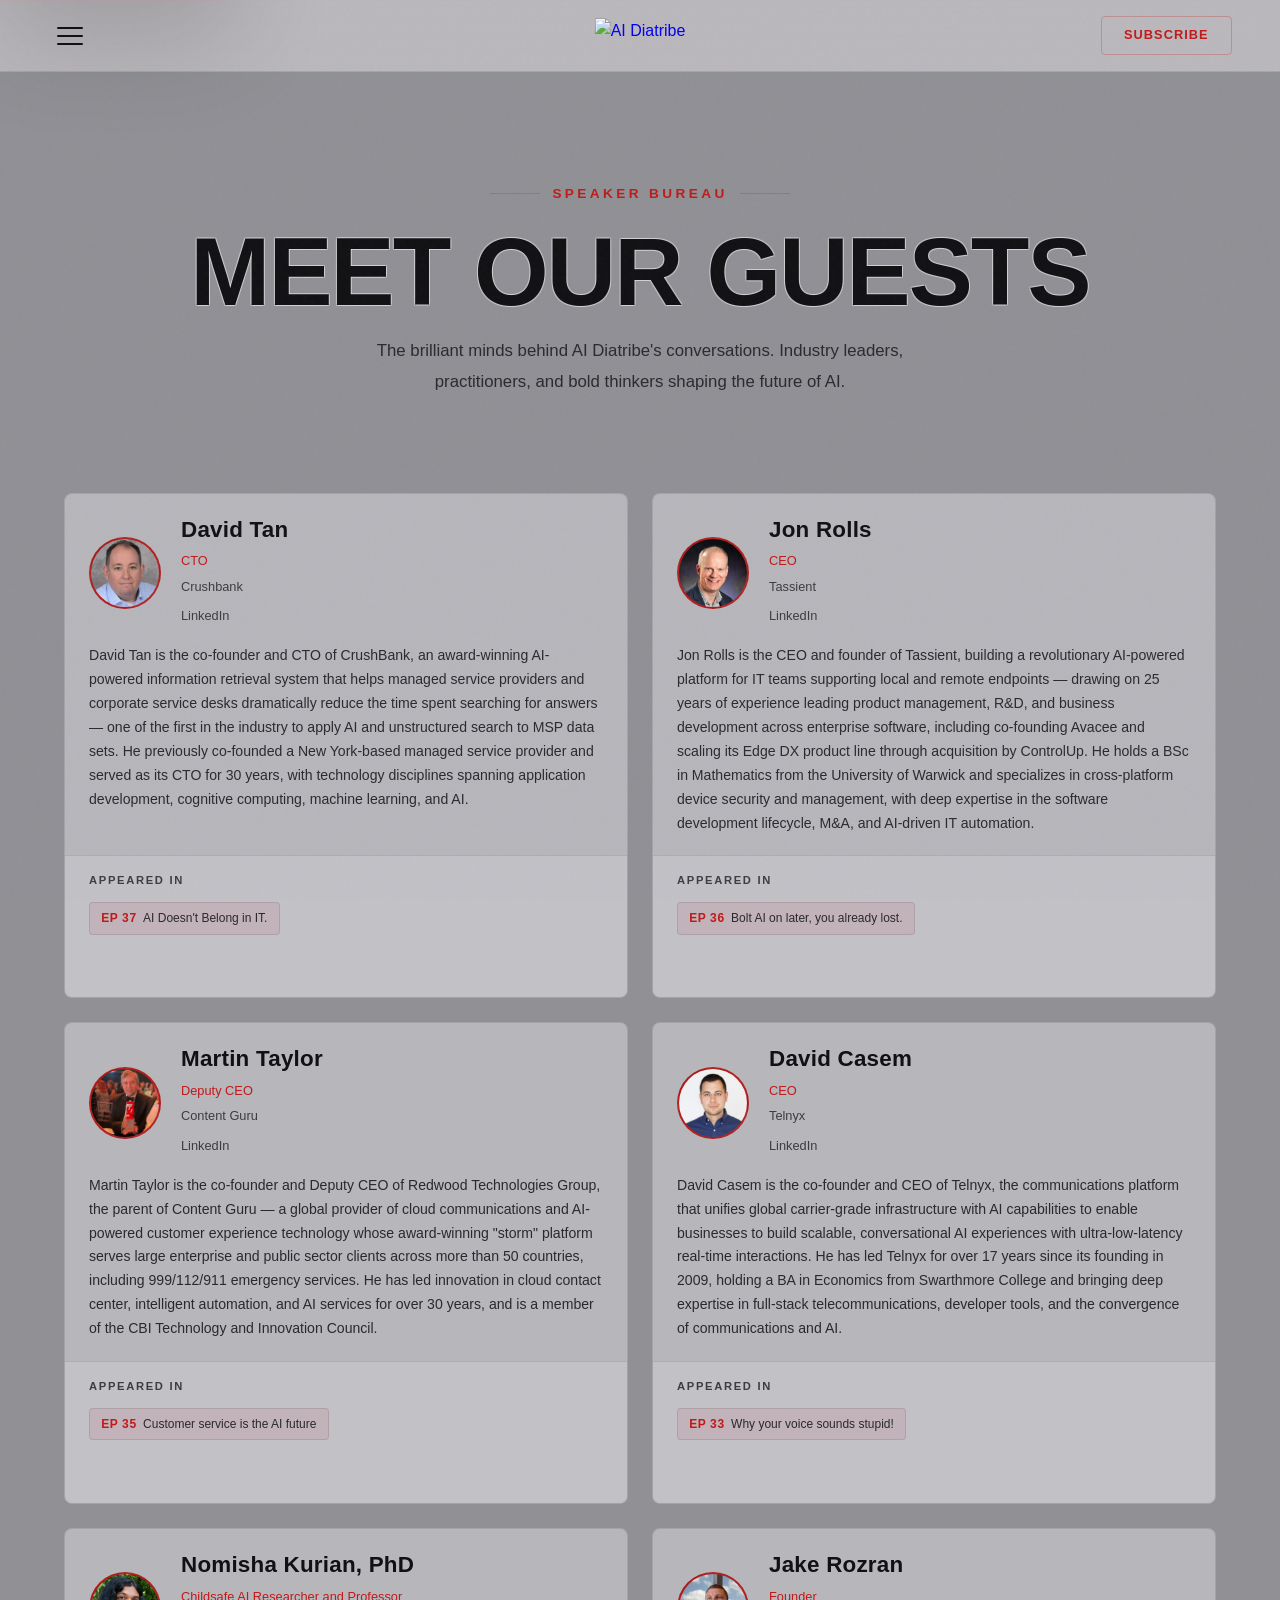
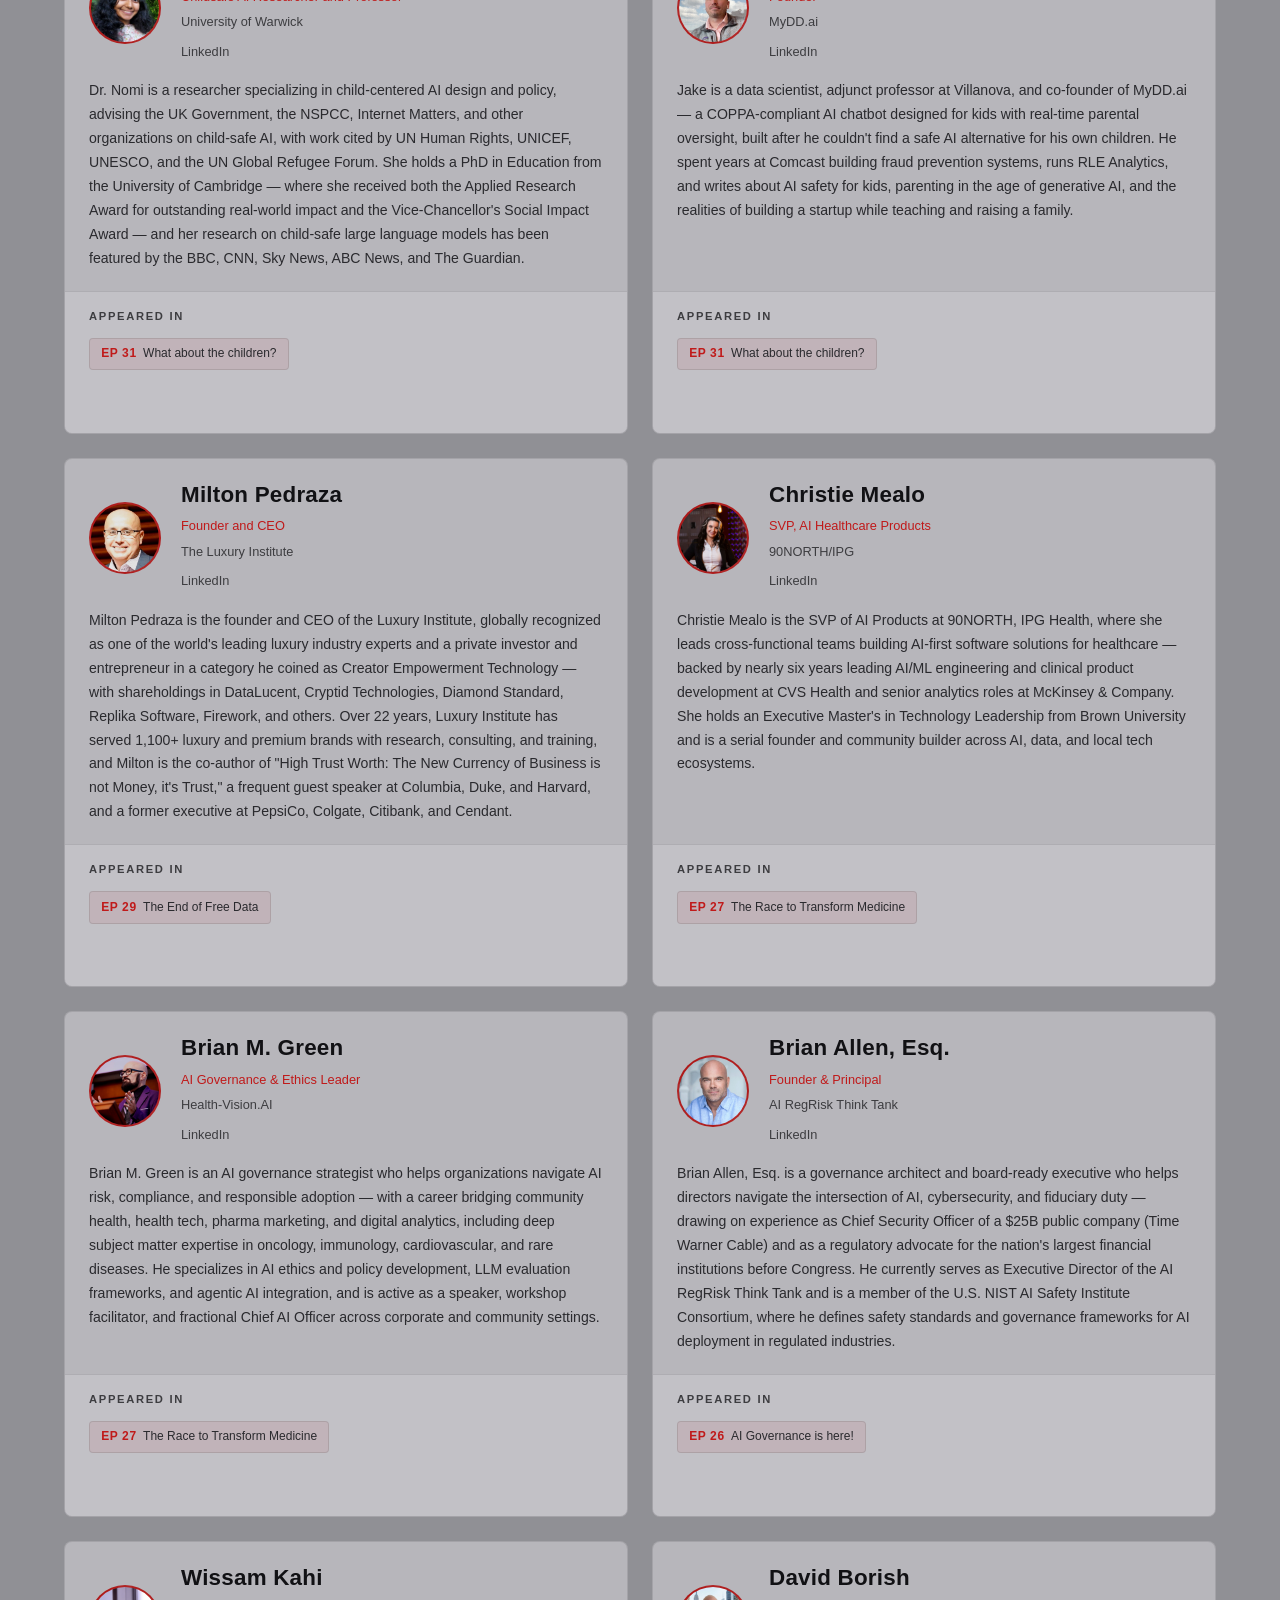
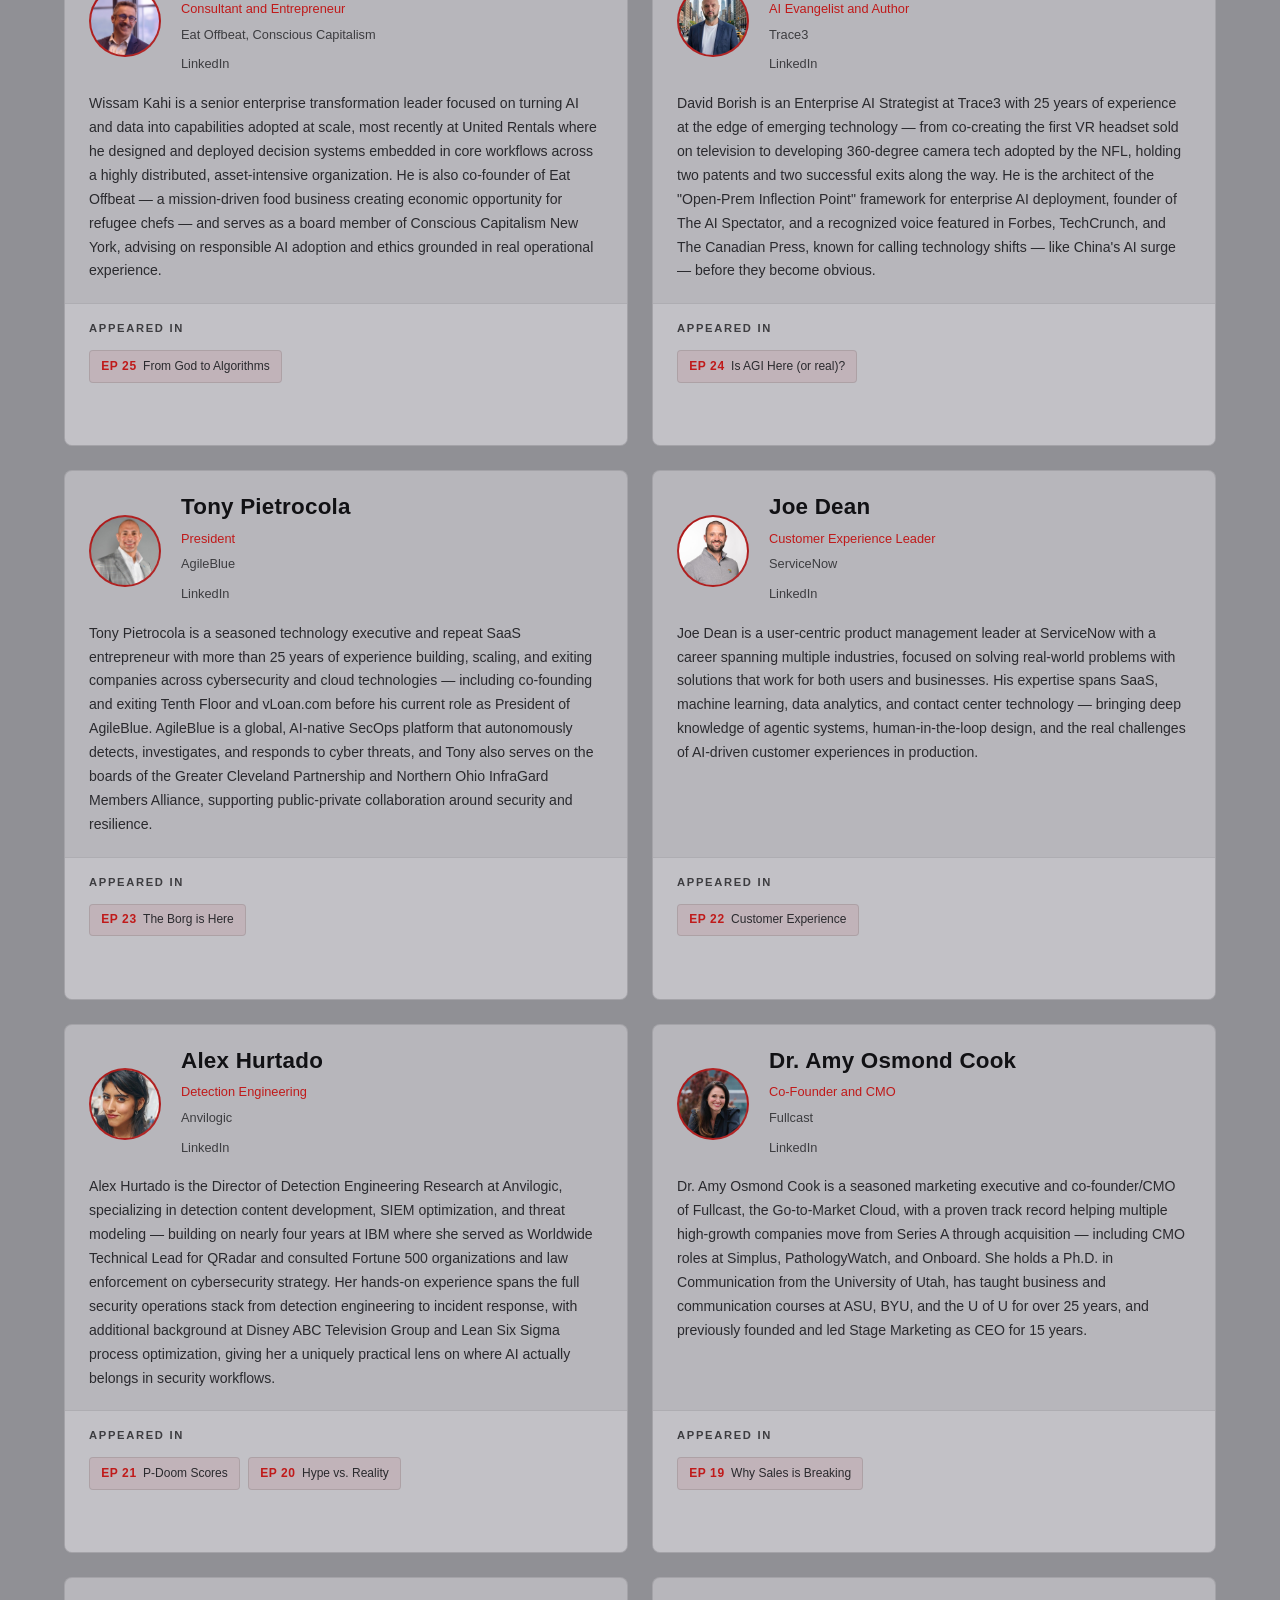
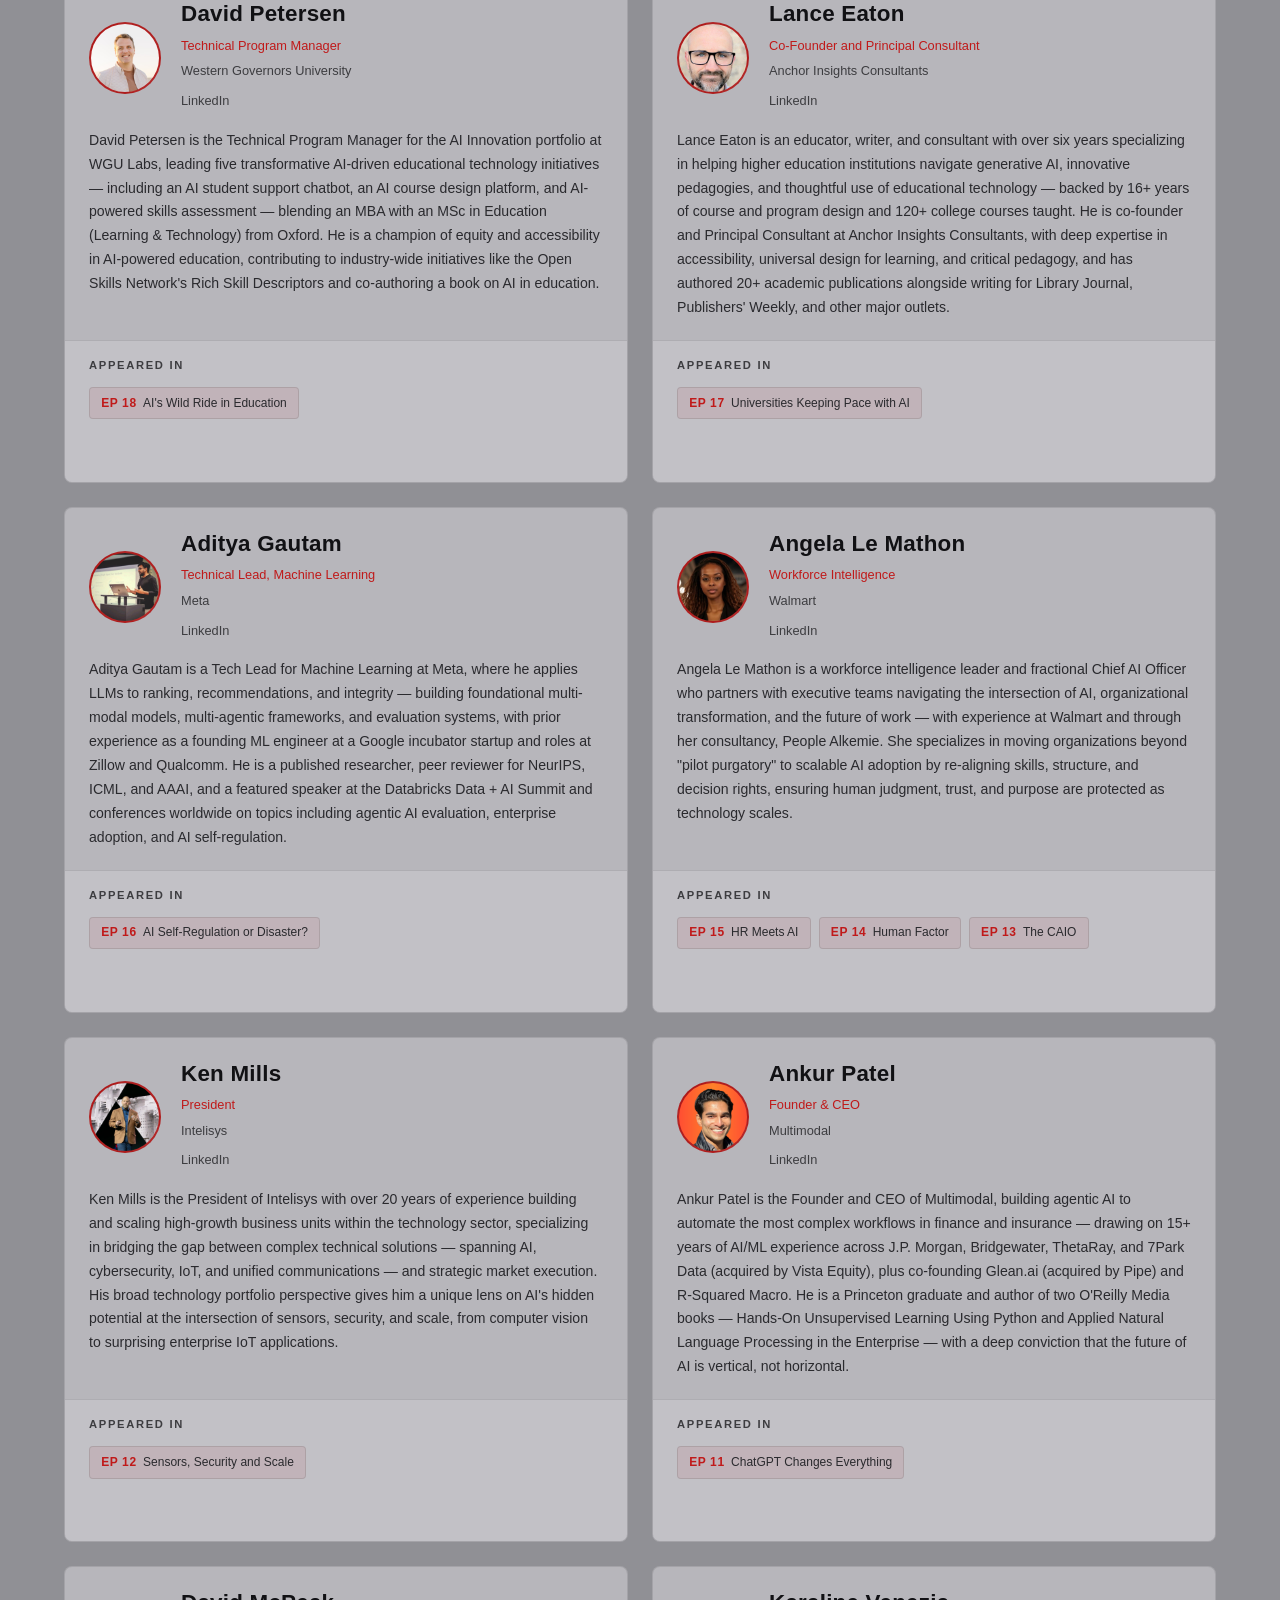
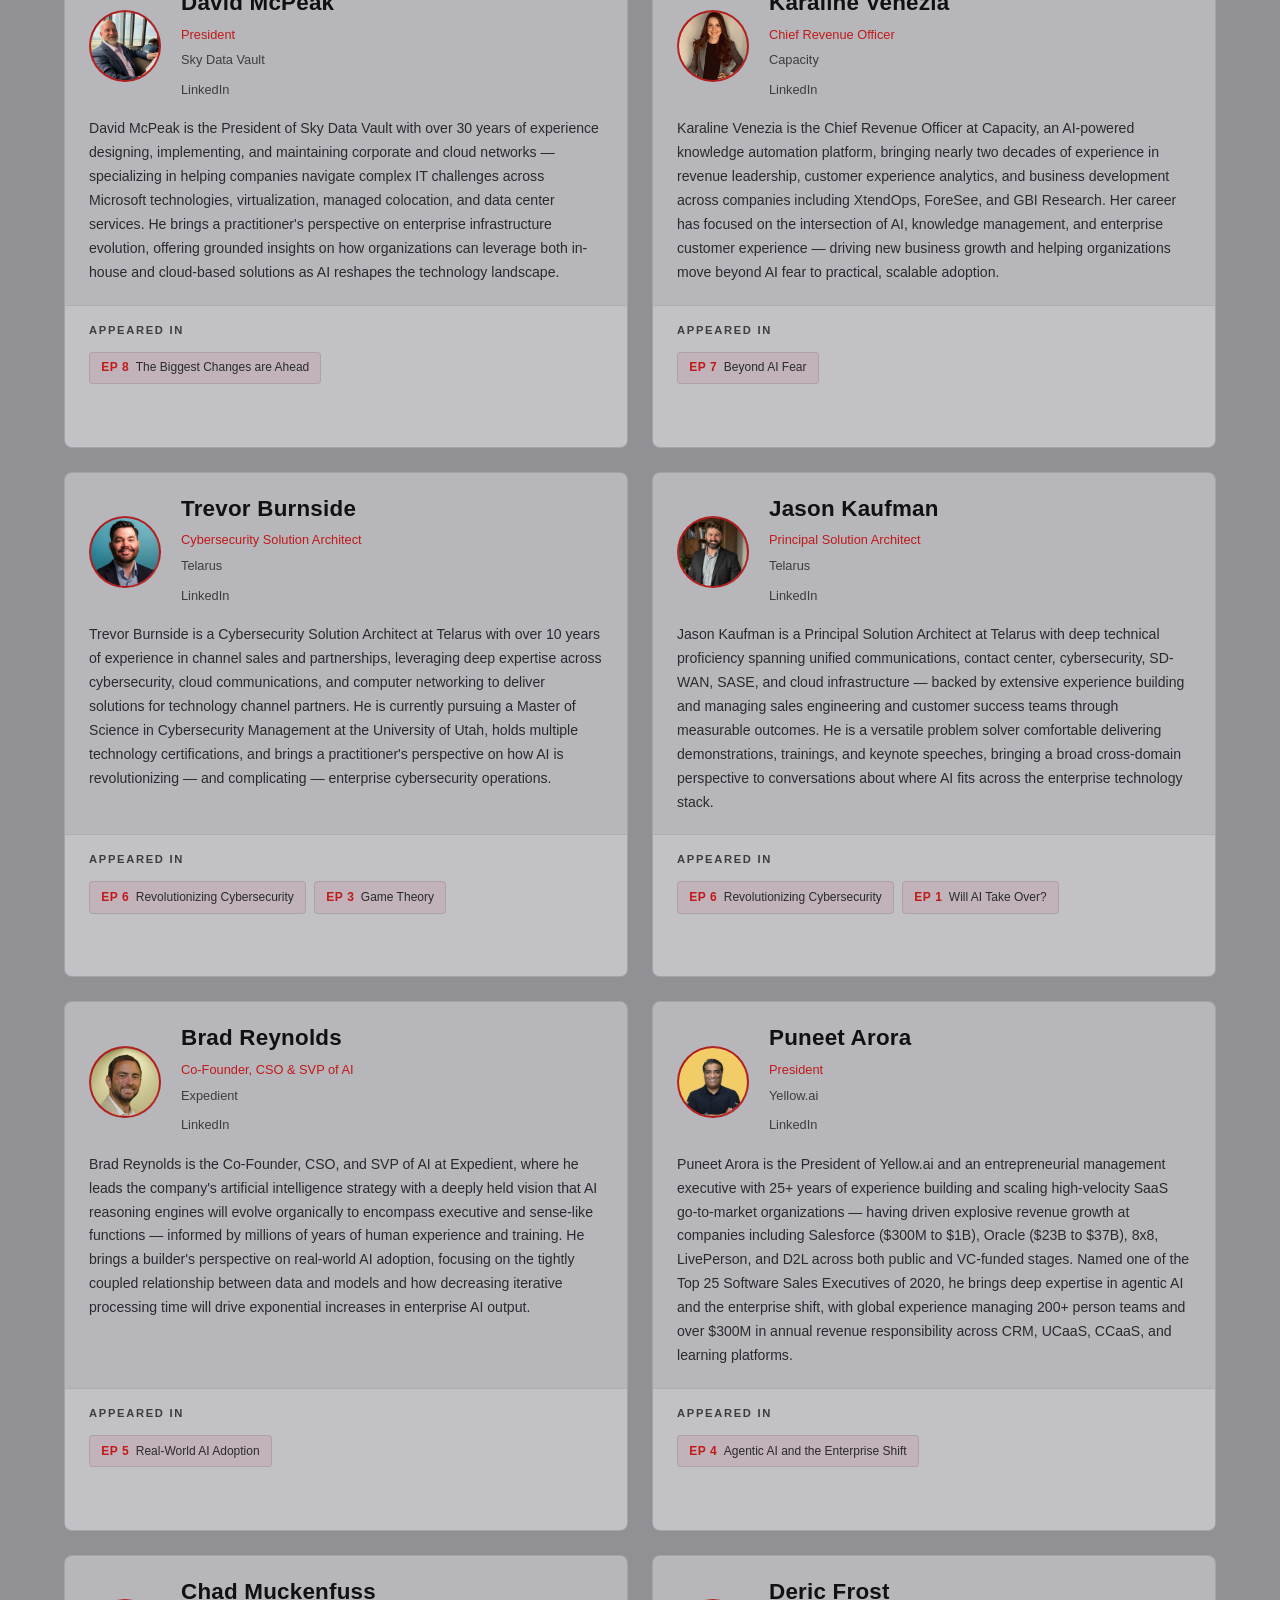
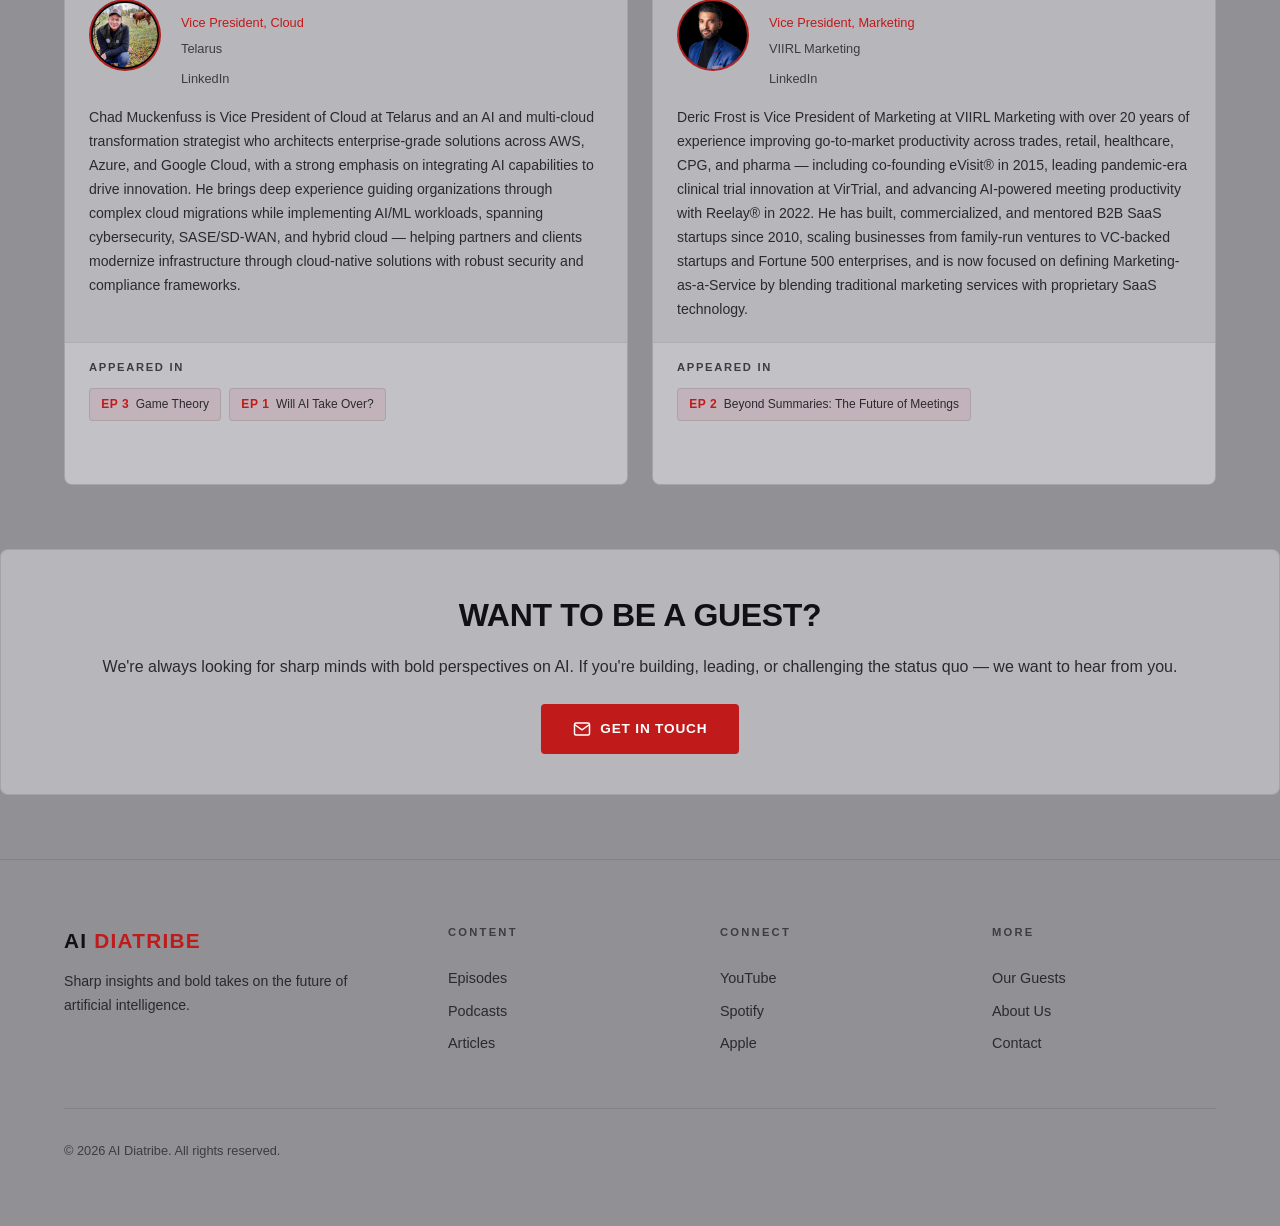
==== speakers.html @ 1f675f8a "Initial Sync" ====
<!DOCTYPE html>
<html lang="en">
<head>
    <meta charset="UTF-8">
    <meta name="viewport" content="width=device-width, initial-scale=1.0">
    <title>Speakers — AI Diatribe</title>
    <link rel="stylesheet" href="styles.css">
    <link rel="icon" type="image/png" href="branding/mark-on-black.png">
</head>
<body>

    <!-- Top Bar -->
    <header class="top-bar">
        <button class="hamburger" id="hamburger" aria-label="Open menu">
            <span></span><span></span><span></span>
        </button>
        <a href="index.html" class="top-bar-logo">
            <img src="branding/logo-horizontal-light.png" alt="AI Diatribe" class="top-bar-logo-img">
        </a>
        <a href="https://www.youtube.com/@AIDiatribe" target="_blank" class="top-bar-cta">Subscribe</a>
    </header>

    <div class="menu-overlay" id="overlay"></div>
    <nav class="menu-panel" id="menuPanel">
        <div class="menu-links">
            <a href="index.html" class="menu-link">Home</a>
            <a href="videos.html" class="menu-link">Watch</a>
            <a href="podcasts.html" class="menu-link">Listen</a>
            <a href="speakers.html" class="menu-link">Guests</a>
            <a href="#" class="menu-link">Articles</a>
            <a href="about.html" class="menu-link">About</a>
        </div>
    </nav>

    <!-- Page Header -->
    <header class="page-header">
        <span class="page-tag">Speaker Bureau</span>
        <h1 class="page-title">Meet Our Guests</h1>
        <p class="page-subtitle">
            The brilliant minds behind AI Diatribe's conversations. Industry leaders,
            practitioners, and bold thinkers shaping the future of AI.
        </p>
    </header>

    <!-- Speakers Grid -->
    <main class="speakers-grid">

        <!-- David Tan -->
        <article class="speaker-card" style="animation-delay: 0.1s;">
            <div class="speaker-header">
                <div class="speaker-avatar"><img src="speakers/DavidTan.jpeg"></div>
                <div class="speaker-identity">
                    <h2>David Tan</h2>
                    <span class="speaker-role">CTO</span><br>
                    <span class="speaker-company">Crushbank</span>
                    <br><a href="https://www.linkedin.com/in/david-tan-b8893a12/" target="_blank" class="speaker-linkedin">LinkedIn</a>
                </div>
            </div>
            <p class="speaker-bio">David Tan is the co-founder and CTO of CrushBank, an award-winning AI-powered information retrieval system that helps managed service providers and corporate service desks dramatically reduce the time spent searching for answers — one of the first in the industry to apply AI and unstructured search to MSP data sets. He previously co-founded a New York-based managed service provider and served as its CTO for 30 years, with technology disciplines spanning application development, cognitive computing, machine learning, and AI.</p>
            <div class="speaker-episodes">
                <div class="episodes-label">Appeared In</div>
                <div class="episode-chips">
                    <a href="https://youtu.be/ZMIXOffcI0Y" target="_blank" class="episode-chip"><span class="chip-ep">EP 37</span>AI Doesn't Belong in IT.</a>
                </div>
            </div>
        </article>

        <!-- Jon Rolls -->
        <article class="speaker-card" style="animation-delay: 0.1s;">
            <div class="speaker-header">
                <div class="speaker-avatar"><img src="speakers/JonRolls.jpeg"></div>
                <div class="speaker-identity">
                    <h2>Jon Rolls</h2>
                    <span class="speaker-role">CEO</span><br>
                    <span class="speaker-company">Tassient</span>
                    <br><a href="https://www.linkedin.com/in/jonrolls/" target="_blank" class="speaker-linkedin">LinkedIn</a>
                </div>
            </div>
            <p class="speaker-bio">Jon Rolls is the CEO and founder of Tassient, building a revolutionary AI-powered platform for IT teams supporting local and remote endpoints — drawing on 25 years of experience leading product management, R&D, and business development across enterprise software, including co-founding Avacee and scaling its Edge DX product line through acquisition by ControlUp. He holds a BSc in Mathematics from the University of Warwick and specializes in cross-platform device security and management, with deep expertise in the software development lifecycle, M&A, and AI-driven IT automation.</p>
            <div class="speaker-episodes">
                <div class="episodes-label">Appeared In</div>
                <div class="episode-chips">
                    <a href="https://www.youtube.com/watch?v=Ol6QwyyfI2o" target="_blank" class="episode-chip"><span class="chip-ep">EP 36</span>Bolt AI on later, you already lost.</a>
                </div>
            </div>
        </article>
        
        <!-- Martin Taylor -->
        <article class="speaker-card" style="animation-delay: 0.1s;">
            <div class="speaker-header">
                <div class="speaker-avatar"><img src="speakers/MartinTaylor.jpeg"></div>
                <div class="speaker-identity">
                    <h2>Martin Taylor</h2>
                    <span class="speaker-role">Deputy CEO</span><br>
                    <span class="speaker-company">Content Guru</span>
                    <br><a href="https://www.linkedin.com/in/martin-taylor-20143a4/" target="_blank" class="speaker-linkedin">LinkedIn</a>
                </div>
            </div>
            <p class="speaker-bio">Martin Taylor is the co-founder and Deputy CEO of Redwood Technologies Group, the parent of Content Guru — a global provider of cloud communications and AI-powered customer experience technology whose award-winning "storm" platform serves large enterprise and public sector clients across more than 50 countries, including 999/112/911 emergency services. He has led innovation in cloud contact center, intelligent automation, and AI services for over 30 years, and is a member of the CBI Technology and Innovation Council.</p>
            <div class="speaker-episodes">
                <div class="episodes-label">Appeared In</div>
                <div class="episode-chips">
                    <a href="https://www.youtube.com/watch?v=rP4Di_SrIkc" target="_blank" class="episode-chip"><span class="chip-ep">EP 35</span>Customer service is the AI future</a>
                </div>
            </div>
        </article>

        <!-- David Casem -->
        <article class="speaker-card" style="animation-delay: 0.1s;">
            <div class="speaker-header">
                <div class="speaker-avatar"><img src="speakers/DavidCasem.png"></div>
                <div class="speaker-identity">
                    <h2>David Casem</h2>
                    <span class="speaker-role">CEO</span><br>
                    <span class="speaker-company">Telnyx</span>
                    <br><a href="https://www.linkedin.com/in/dcasem/" target="_blank" class="speaker-linkedin">LinkedIn</a>
                </div>
            </div>
            <p class="speaker-bio">David Casem is the co-founder and CEO of Telnyx, the communications platform that unifies global carrier-grade infrastructure with AI capabilities to enable businesses to build scalable, conversational AI experiences with ultra-low-latency real-time interactions. He has led Telnyx for over 17 years since its founding in 2009, holding a BA in Economics from Swarthmore College and bringing deep expertise in full-stack telecommunications, developer tools, and the convergence of communications and AI.</p>
            <div class="speaker-episodes">
                <div class="episodes-label">Appeared In</div>
                <div class="episode-chips">
                    <a href="https://www.youtube.com/watch?v=KHiYO3Oew3g" target="_blank" class="episode-chip"><span class="chip-ep">EP 33</span>Why your voice sounds stupid!</a>
                </div>
            </div>
        </article>

        <!-- Nomisha Kurian -->
        <article class="speaker-card" style="animation-delay: 0.1s;">
            <div class="speaker-header">
                <div class="speaker-avatar"><img src="speakers/NomiKurian.jpeg"></div>
                <div class="speaker-identity">
                    <h2>Nomisha Kurian, PhD</h2>
                    <span class="speaker-role">Childsafe AI Researcher and Professor</span><br>
                    <span class="speaker-company">University of Warwick</span>
                    <br><a href="https://www.linkedin.com/in/nomisha-kurian-phd-8436ba9a/" target="_blank" class="speaker-linkedin">LinkedIn</a>
                </div>
            </div>
            <p class="speaker-bio">Dr. Nomi is a researcher specializing in child-centered AI design and policy, advising the UK Government, the NSPCC, Internet Matters, and other organizations on child-safe AI, with work cited by UN Human Rights, UNICEF, UNESCO, and the UN Global Refugee Forum. She holds a PhD in Education from the University of Cambridge — where she received both the Applied Research Award for outstanding real-world impact and the Vice-Chancellor's Social Impact Award — and her research on child-safe large language models has been featured by the BBC, CNN, Sky News, ABC News, and The Guardian.</p>
            <div class="speaker-episodes">
                <div class="episodes-label">Appeared In</div>
                <div class="episode-chips">
                    <a href="https://youtu.be/yfY0e30hKLQ" target="_blank" class="episode-chip"><span class="chip-ep">EP 31</span>What about the children?</a>
                </div>
            </div>
        </article>
        
        <!-- Jake Rozran -->
        <article class="speaker-card" style="animation-delay: 0.1s;">
            <div class="speaker-header">
                <div class="speaker-avatar"><img src="speakers/JakeRozran.jpeg"></div>
                <div class="speaker-identity">
                    <h2>Jake Rozran</h2>
                    <span class="speaker-role">Founder</span><br>
                    <span class="speaker-company">MyDD.ai</span>
                    <br><a href="https://www.linkedin.com/in/jacob-rozran/" target="_blank" class="speaker-linkedin">LinkedIn</a>
                </div>
            </div>
            <p class="speaker-bio">Jake is a data scientist, adjunct professor at Villanova, and co-founder of MyDD.ai — a COPPA-compliant AI chatbot designed for kids with real-time parental oversight, built after he couldn't find a safe AI alternative for his own children. He spent years at Comcast building fraud prevention systems, runs RLE Analytics, and writes about AI safety for kids, parenting in the age of generative AI, and the realities of building a startup while teaching and raising a family.</p>
            <div class="speaker-episodes">
                <div class="episodes-label">Appeared In</div>
                <div class="episode-chips">
                    <a href="https://youtu.be/yfY0e30hKLQ" target="_blank" class="episode-chip"><span class="chip-ep">EP 31</span>What about the children?</a>
                </div>
            </div>
        </article>

        <!-- Milton Pedraza -->
        <article class="speaker-card" style="animation-delay: 0.1s;">
            <div class="speaker-header">
                <div class="speaker-avatar"><img src="speakers/MiltonPedraza.jpeg"></div>
                <div class="speaker-identity">
                    <h2>Milton Pedraza</h2>
                    <span class="speaker-role">Founder and CEO</span><br>
                    <span class="speaker-company">The Luxury Institute</span>
                    <br><a href="https://www.linkedin.com/in/milton-pedraza-1141272/" target="_blank" class="speaker-linkedin">LinkedIn</a>
                </div>
            </div>
            <p class="speaker-bio">Milton Pedraza is the founder and CEO of the Luxury Institute, globally recognized as one of the world's leading luxury industry experts and a private investor and entrepreneur in a category he coined as Creator Empowerment Technology — with shareholdings in DataLucent, Cryptid Technologies, Diamond Standard, Replika Software, Firework, and others. Over 22 years, Luxury Institute has served 1,100+ luxury and premium brands with research, consulting, and training, and Milton is the co-author of "High Trust Worth: The New Currency of Business is not Money, it's Trust," a frequent guest speaker at Columbia, Duke, and Harvard, and a former executive at PepsiCo, Colgate, Citibank, and Cendant.</p>
            <div class="speaker-episodes">
                <div class="episodes-label">Appeared In</div>
                <div class="episode-chips">
                    <a href="https://www.youtube.com/watch?v=skS0qsN3vi4" target="_blank" class="episode-chip"><span class="chip-ep">EP 29</span>The End of Free Data</a>
                </div>
            </div>
        </article>

        <!-- Christie Mealo -->
        <article class="speaker-card" style="animation-delay: 0.1s;">
            <div class="speaker-header">
                <div class="speaker-avatar"><img src="speakers/ChristieMealo.png"></div>
                <div class="speaker-identity">
                    <h2>Christie Mealo</h2>
                    <span class="speaker-role">SVP, AI Healthcare Products</span><br>
                    <span class="speaker-company">90NORTH/IPG</span>
                    <br><a href="https://www.linkedin.com/in/christiemealo/" target="_blank" class="speaker-linkedin">LinkedIn</a>
                </div>
            </div>
            <p class="speaker-bio">Christie Mealo is the SVP of AI Products at 90NORTH, IPG Health, where she leads cross-functional teams building AI-first software solutions for healthcare — backed by nearly six years leading AI/ML engineering and clinical product development at CVS Health and senior analytics roles at McKinsey & Company. She holds an Executive Master's in Technology Leadership from Brown University and is a serial founder and community builder across AI, data, and local tech ecosystems.</p>
            <div class="speaker-episodes">
                <div class="episodes-label">Appeared In</div>
                <div class="episode-chips">
                    <a href="https://www.youtube.com/watch?v=w2Ovc00A90w" target="_blank" class="episode-chip"><span class="chip-ep">EP 27</span>The Race to Transform Medicine</a>
                </div>
            </div>
        </article>
        
        <!-- Brian M. Green -->
        <article class="speaker-card" style="animation-delay: 0.1s;">
            <div class="speaker-header">
                <div class="speaker-avatar"><img src="speakers/BrianGreen.jpeg"></div>
                <div class="speaker-identity">
                    <h2>Brian M. Green</h2>
                    <span class="speaker-role">AI Governance & Ethics Leader</span><br>
                    <span class="speaker-company">Health-Vision.AI</span>
                    <br><a href="https://www.linkedin.com/in/bgreen2/" target="_blank" class="speaker-linkedin">LinkedIn</a>
                </div>
            </div>
            <p class="speaker-bio">Brian M. Green is an AI governance strategist who helps organizations navigate AI risk, compliance, and responsible adoption — with a career bridging community health, health tech, pharma marketing, and digital analytics, including deep subject matter expertise in oncology, immunology, cardiovascular, and rare diseases. He specializes in AI ethics and policy development, LLM evaluation frameworks, and agentic AI integration, and is active as a speaker, workshop facilitator, and fractional Chief AI Officer across corporate and community settings.</p>
            <div class="speaker-episodes">
                <div class="episodes-label">Appeared In</div>
                <div class="episode-chips">
                    <a href="https://www.youtube.com/watch?v=w2Ovc00A90w" target="_blank" class="episode-chip"><span class="chip-ep">EP 27</span>The Race to Transform Medicine</a>
                </div>
            </div>
        </article>

        <!-- Brian Allen -->
        <article class="speaker-card" style="animation-delay: 0.1s;">
            <div class="speaker-header">
                <div class="speaker-avatar"><img src="speakers/BrianAllen.jpeg"></div>
                <div class="speaker-identity">
                    <h2>Brian Allen, Esq.</h2>
                    <span class="speaker-role">Founder & Principal</span><br>
                    <span class="speaker-company">AI RegRisk Think Tank</span>
                    <br><a href="https://www.linkedin.com/in/brian-allen-esq-93a1545/" target="_blank" class="speaker-linkedin">LinkedIn</a>
                </div>
            </div>
            <p class="speaker-bio">Brian Allen, Esq. is a governance architect and board-ready executive who helps directors navigate the intersection of AI, cybersecurity, and fiduciary duty — drawing on experience as Chief Security Officer of a $25B public company (Time Warner Cable) and as a regulatory advocate for the nation's largest financial institutions before Congress. He currently serves as Executive Director of the AI RegRisk Think Tank and is a member of the U.S. NIST AI Safety Institute Consortium, where he defines safety standards and governance frameworks for AI deployment in regulated industries.</p>
            <div class="speaker-episodes">
                <div class="episodes-label">Appeared In</div>
                <div class="episode-chips">
                    <a href="https://www.youtube.com/watch?v=wIaHkia7TIA&t=4s" target="_blank" class="episode-chip"><span class="chip-ep">EP 26</span>AI Governance is here!</a>
                </div>
            </div>
        </article>

        <!-- Wissam Kahi -->
        <article class="speaker-card" style="animation-delay: 0.15s;">
            <div class="speaker-header">
                <div class="speaker-avatar"><img src="speakers/WissamKahi.jpeg"></div>
                <div class="speaker-identity">
                    <h2>Wissam Kahi</h2>
                    <span class="speaker-role">Consultant and Entrepreneur</span><br>
                    <span class="speaker-company">Eat Offbeat, Conscious Capitalism</span>
                    <br><a href="https://www.linkedin.com/in/wissamkahi/" target="_blank" class="speaker-linkedin">LinkedIn</a>
                </div>
            </div>
            <p class="speaker-bio">Wissam Kahi is a senior enterprise transformation leader focused on turning AI and data into capabilities adopted at scale, most recently at United Rentals where he designed and deployed decision systems embedded in core workflows across a highly distributed, asset-intensive organization. He is also co-founder of Eat Offbeat — a mission-driven food business creating economic opportunity for refugee chefs — and serves as a board member of Conscious Capitalism New York, advising on responsible AI adoption and ethics grounded in real operational experience.</p>
            <div class="speaker-episodes">
                <div class="episodes-label">Appeared In</div>
                <div class="episode-chips">
                    <a href="https://www.youtube.com/watch?v=AVNwNfucbkM" target="_blank" class="episode-chip"><span class="chip-ep">EP 25</span>From God to Algorithms</a>
                </div>
            </div>
        </article>

        <!-- David Borish -->
        <article class="speaker-card" style="animation-delay: 0.2s;">
            <div class="speaker-header">
                <div class="speaker-avatar"><img src="speakers/DavidBorish.jpeg"></div>
                <div class="speaker-identity">
                    <h2>David Borish</h2>
                    <span class="speaker-role">AI Evangelist and Author</span><br>
                    <span class="speaker-company">Trace3</span>
                    <br><a href="https://www.linkedin.com/in/davidborish/" target="_blank" class="speaker-linkedin">LinkedIn</a>
                </div>
            </div>
            <p class="speaker-bio">David Borish is an Enterprise AI Strategist at Trace3 with 25 years of experience at the edge of emerging technology — from co-creating the first VR headset sold on television to developing 360-degree camera tech adopted by the NFL, holding two patents and two successful exits along the way. He is the architect of the "Open-Prem Inflection Point" framework for enterprise AI deployment, founder of The AI Spectator, and a recognized voice featured in Forbes, TechCrunch, and The Canadian Press, known for calling technology shifts — like China's AI surge — before they become obvious.</p>
            <div class="speaker-episodes">
                <div class="episodes-label">Appeared In</div>
                <div class="episode-chips">
                    <a href="https://www.youtube.com/watch?v=UnG8aOiKgMg" target="_blank" class="episode-chip"><span class="chip-ep">EP 24</span> Is AGI Here (or real)?</a>
                </div>
            </div>
        </article>

        <!-- Tony Pietrocola -->
        <article class="speaker-card" style="animation-delay: 0.25s;">
            <div class="speaker-header">
                <div class="speaker-avatar"><img src="speakers/TonyPietrocola.jpeg"></div>
                <div class="speaker-identity">
                    <h2>Tony Pietrocola</h2>
                    <span class="speaker-role">President</span><br>
                    <span class="speaker-company">AgileBlue</span>
                    <br><a href="https://www.linkedin.com/in/tonypietrocola/" target="_blank" class="speaker-linkedin">LinkedIn</a>
                </div>
            </div>
            <p class="speaker-bio">Tony Pietrocola is a seasoned technology executive and repeat SaaS entrepreneur with more than 25 years of experience building, scaling, and exiting companies across cybersecurity and cloud technologies — including co-founding and exiting Tenth Floor and vLoan.com before his current role as President of AgileBlue. AgileBlue is a global, AI-native SecOps platform that autonomously detects, investigates, and responds to cyber threats, and Tony also serves on the boards of the Greater Cleveland Partnership and Northern Ohio InfraGard Members Alliance, supporting public-private collaboration around security and resilience.</p>
            <div class="speaker-episodes">
                <div class="episodes-label">Appeared In</div>
                <div class="episode-chips">
                    <a href="https://www.youtube.com/watch?v=evb52YP1F3c" target="_blank" class="episode-chip"><span class="chip-ep">EP 23</span> The Borg is Here</a>
                </div>
            </div>
        </article>

        <!-- Joe Dean -->
        <article class="speaker-card" style="animation-delay: 0.3s;">
            <div class="speaker-header">
                <div class="speaker-avatar"><img src="speakers/JoeDean.jpeg"></div>
                <div class="speaker-identity">
                    <h2>Joe Dean</h2>
                    <span class="speaker-role">Customer Experience Leader</span><br>
                    <span class="speaker-company">ServiceNow</span>
                    <br><a href="https://www.linkedin.com/in/joeadean/" target="_blank" class="speaker-linkedin">LinkedIn</a>
                </div>
            </div>
            <p class="speaker-bio">Joe Dean is a user-centric product management leader at ServiceNow with a career spanning multiple industries, focused on solving real-world problems with solutions that work for both users and businesses. His expertise spans SaaS, machine learning, data analytics, and contact center technology — bringing deep knowledge of agentic systems, human-in-the-loop design, and the real challenges of AI-driven customer experiences in production.</p>
            <div class="speaker-episodes">
                <div class="episodes-label">Appeared In</div>
                <div class="episode-chips">
                    <a href="https://www.youtube.com/watch?v=6WqsSKLe7c8" target="_blank" class="episode-chip"><span class="chip-ep">EP 22</span> Customer Experience</a>
                </div>
            </div>
        </article>

        <!-- Alex Hurtado -->
        <article class="speaker-card" style="animation-delay: 0.35s;">
            <div class="speaker-header">
                <div class="speaker-avatar"><img src="speakers/AlexHurtado.jpeg"></div>
                <div class="speaker-identity">
                    <h2>Alex Hurtado</h2>
                    <span class="speaker-role">Detection Engineering</span><br>
                    <span class="speaker-company">Anvilogic</span>
                    <br><a href="https://www.linkedin.com/in/hurtadoalexandra/" target="_blank" class="speaker-linkedin">LinkedIn</a>
                </div>
            </div>
            <p class="speaker-bio">Alex Hurtado is the Director of Detection Engineering Research at Anvilogic, specializing in detection content development, SIEM optimization, and threat modeling — building on nearly four years at IBM where she served as Worldwide Technical Lead for QRadar and consulted Fortune 500 organizations and law enforcement on cybersecurity strategy. Her hands-on experience spans the full security operations stack from detection engineering to incident response, with additional background at Disney ABC Television Group and Lean Six Sigma process optimization, giving her a uniquely practical lens on where AI actually belongs in security workflows.</p>
            <div class="speaker-episodes">
                <div class="episodes-label">Appeared In</div>
                <div class="episode-chips">
                    <a href="https://www.youtube.com/watch?v=iDQZRjAi-eM" target="_blank" class="episode-chip"><span class="chip-ep">EP 21</span> P-Doom Scores</a>
                    <a href="https://www.youtube.com/watch?v=sIVozbai1ww" target="_blank" class="episode-chip"><span class="chip-ep">EP 20</span> Hype vs. Reality</a>
                </div>
            </div>
        </article>

        <!-- Dr. Amy Osmond Cook -->
        <article class="speaker-card" style="animation-delay: 0.4s;">
            <div class="speaker-header">
                <div class="speaker-avatar"><img src="speakers/AmyOsmondCook.jpeg"></div>
                <div class="speaker-identity">
                    <h2>Dr. Amy Osmond Cook</h2>
                    <span class="speaker-role">Co-Founder and CMO</span><br>
                    <span class="speaker-company">Fullcast</span>
                    <br><a href="https://www.linkedin.com/in/amyosmondcook/" target="_blank" class="speaker-linkedin">LinkedIn</a>
                </div>
            </div>
            <p class="speaker-bio">Dr. Amy Osmond Cook is a seasoned marketing executive and co-founder/CMO of Fullcast, the Go-to-Market Cloud, with a proven track record helping multiple high-growth companies move from Series A through acquisition — including CMO roles at Simplus, PathologyWatch, and Onboard. She holds a Ph.D. in Communication from the University of Utah, has taught business and communication courses at ASU, BYU, and the U of U for over 25 years, and previously founded and led Stage Marketing as CEO for 15 years.</p>
            <div class="speaker-episodes">
                <div class="episodes-label">Appeared In</div>
                <div class="episode-chips">
                    <a href="https://www.youtube.com/watch?v=sjzyYWgQA3g" target="_blank" class="episode-chip"><span class="chip-ep">EP 19</span> Why Sales is Breaking</a>
                </div>
            </div>
        </article>

        <!-- David Petersen -->
        <article class="speaker-card" style="animation-delay: 0.45s;">
            <div class="speaker-header">
                <div class="speaker-avatar"><img src="speakers/DavidPetersen.jpeg"></div>
                <div class="speaker-identity">
                    <h2>David Petersen</h2>
                    <span class="speaker-role">Technical Program Manager</span><br>
                    <span class="speaker-company">Western Governors University</span>
                    <br><a href="https://www.linkedin.com/in/david-james-petersen/" target="_blank" class="speaker-linkedin">LinkedIn</a>
                </div>
            </div>
            <p class="speaker-bio">David Petersen is the Technical Program Manager for the AI Innovation portfolio at WGU Labs, leading five transformative AI-driven educational technology initiatives — including an AI student support chatbot, an AI course design platform, and AI-powered skills assessment — blending an MBA with an MSc in Education (Learning &amp; Technology) from Oxford. He is a champion of equity and accessibility in AI-powered education, contributing to industry-wide initiatives like the Open Skills Network's Rich Skill Descriptors and co-authoring a book on AI in education.</p>
            <div class="speaker-episodes">
                <div class="episodes-label">Appeared In</div>
                <div class="episode-chips">
                    <a href="https://www.youtube.com/watch?v=Rwyo53Vmqmg" target="_blank" class="episode-chip"><span class="chip-ep">EP 18</span> AI's Wild Ride in Education</a>
                </div>
            </div>
        </article>

        <!-- Lance Eaton -->
        <article class="speaker-card" style="animation-delay: 0.5s;">
            <div class="speaker-header">
                <div class="speaker-avatar"><img src="speakers/LanceEaton.jpeg"></div>
                <div class="speaker-identity">
                    <h2>Lance Eaton</h2>
                    <span class="speaker-role">Co-Founder and Principal Consultant</span><br>
                    <span class="speaker-company">Anchor Insights Consultants</span>
                    <br><a href="https://www.linkedin.com/in/leaton01/" target="_blank" class="speaker-linkedin">LinkedIn</a>
                </div>
            </div>
            <p class="speaker-bio">Lance Eaton is an educator, writer, and consultant with over six years specializing in helping higher education institutions navigate generative AI, innovative pedagogies, and thoughtful use of educational technology — backed by 16+ years of course and program design and 120+ college courses taught. He is co-founder and Principal Consultant at Anchor Insights Consultants, with deep expertise in accessibility, universal design for learning, and critical pedagogy, and has authored 20+ academic publications alongside writing for Library Journal, Publishers' Weekly, and other major outlets.</p>
            <div class="speaker-episodes">
                <div class="episodes-label">Appeared In</div>
                <div class="episode-chips">
                    <a href="https://www.youtube.com/watch?v=frQm42ie5I4" target="_blank" class="episode-chip"><span class="chip-ep">EP 17</span> Universities Keeping Pace with AI</a>
                </div>
            </div>
        </article>

        <!-- Aditya Gautam -->
        <article class="speaker-card" style="animation-delay: 0.55s;">
            <div class="speaker-header">
                <div class="speaker-avatar"><img src="speakers/AdityaGautam.jpeg"></div>
                <div class="speaker-identity">
                    <h2>Aditya Gautam</h2>
                    <span class="speaker-role">Technical Lead, Machine Learning</span><br>
                    <span class="speaker-company">Meta</span>
                    <br><a href="https://www.linkedin.com/in/aditya-gautam-68233a30/" target="_blank" class="speaker-linkedin">LinkedIn</a>
                </div>
            </div>
            <p class="speaker-bio">Aditya Gautam is a Tech Lead for Machine Learning at Meta, where he applies LLMs to ranking, recommendations, and integrity — building foundational multi-modal models, multi-agentic frameworks, and evaluation systems, with prior experience as a founding ML engineer at a Google incubator startup and roles at Zillow and Qualcomm. He is a published researcher, peer reviewer for NeurIPS, ICML, and AAAI, and a featured speaker at the Databricks Data + AI Summit and conferences worldwide on topics including agentic AI evaluation, enterprise adoption, and AI self-regulation.</p>
            <div class="speaker-episodes">
                <div class="episodes-label">Appeared In</div>
                <div class="episode-chips">
                    <a href="https://www.youtube.com/watch?v=-ZeTRUeAZ1Q" target="_blank" class="episode-chip"><span class="chip-ep">EP 16</span> AI Self-Regulation or Disaster?</a>
                </div>
            </div>
        </article>

        <!-- Angela Le Mathon -->
        <article class="speaker-card" style="animation-delay: 0.6s;">
            <div class="speaker-header">
                <div class="speaker-avatar"><img src="speakers/AngelaLemathon.jpeg"></div>
                <div class="speaker-identity">
                    <h2>Angela Le Mathon</h2>
                    <span class="speaker-role">Workforce Intelligence</span><br>
                    <span class="speaker-company">Walmart</span>
                    <br><a href="https://www.linkedin.com/in/lemathon/" target="_blank" class="speaker-linkedin">LinkedIn</a>
                </div>
            </div>
            <p class="speaker-bio">Angela Le Mathon is a workforce intelligence leader and fractional Chief AI Officer who partners with executive teams navigating the intersection of AI, organizational transformation, and the future of work — with experience at Walmart and through her consultancy, People Alkemie. She specializes in moving organizations beyond "pilot purgatory" to scalable AI adoption by re-aligning skills, structure, and decision rights, ensuring human judgment, trust, and purpose are protected as technology scales.</p>
            <div class="speaker-episodes">
                <div class="episodes-label">Appeared In</div>
                <div class="episode-chips">
                    <a href="https://www.youtube.com/watch?v=SWBZgPbJ_9g" target="_blank" class="episode-chip"><span class="chip-ep">EP 15</span> HR Meets AI</a>
                    <a href="https://www.youtube.com/watch?v=GHc7AMQv4sA" target="_blank" class="episode-chip"><span class="chip-ep">EP 14</span> Human Factor</a>
                    <a href="https://www.youtube.com/watch?v=Sk9eIfI8_28" target="_blank" class="episode-chip"><span class="chip-ep">EP 13</span> The CAIO</a>
                </div>
            </div>
        </article>

        <!-- Ken Mills -->
        <article class="speaker-card" style="animation-delay: 0.65s;">
            <div class="speaker-header">
                <div class="speaker-avatar"><img src="speakers/KenMills.jpeg"></div>
                <div class="speaker-identity">
                    <h2>Ken Mills</h2>
                    <span class="speaker-role">President</span><br>
                    <span class="speaker-company">Intelisys</span>
                    <br><a href="https://www.linkedin.com/in/kemills/" target="_blank" class="speaker-linkedin">LinkedIn</a>
                </div>
            </div>
            <p class="speaker-bio">Ken Mills is the President of Intelisys with over 20 years of experience building and scaling high-growth business units within the technology sector, specializing in bridging the gap between complex technical solutions — spanning AI, cybersecurity, IoT, and unified communications — and strategic market execution. His broad technology portfolio perspective gives him a unique lens on AI's hidden potential at the intersection of sensors, security, and scale, from computer vision to surprising enterprise IoT applications.</p>
            <div class="speaker-episodes">
                <div class="episodes-label">Appeared In</div>
                <div class="episode-chips">
                    <a href="https://www.youtube.com/watch?v=kHxqKdjXUL8" target="_blank" class="episode-chip"><span class="chip-ep">EP 12</span> Sensors, Security and Scale</a>
                </div>
            </div>
        </article>

        <!-- Ankur Patel -->
        <article class="speaker-card" style="animation-delay: 0.7s;">
            <div class="speaker-header">
                <div class="speaker-avatar"><img src="speakers/AnkurPatel.png"></div>
                <div class="speaker-identity">
                    <h2>Ankur Patel</h2>
                    <span class="speaker-role">Founder & CEO</span><br>
                    <span class="speaker-company">Multimodal</span>
                    <br><a href="https://www.linkedin.com/in/ankurpatel9/" target="_blank" class="speaker-linkedin">LinkedIn</a>
                </div>
            </div>
            <p class="speaker-bio">Ankur Patel is the Founder and CEO of Multimodal, building agentic AI to automate the most complex workflows in finance and insurance — drawing on 15+ years of AI/ML experience across J.P. Morgan, Bridgewater, ThetaRay, and 7Park Data (acquired by Vista Equity), plus co-founding Glean.ai (acquired by Pipe) and R-Squared Macro. He is a Princeton graduate and author of two O'Reilly Media books — Hands-On Unsupervised Learning Using Python and Applied Natural Language Processing in the Enterprise — with a deep conviction that the future of AI is vertical, not horizontal.</p>
            <div class="speaker-episodes">
                <div class="episodes-label">Appeared In</div>
                <div class="episode-chips">
                    <a href="https://www.youtube.com/watch?v=DZsbc5nGkvs" target="_blank" class="episode-chip"><span class="chip-ep">EP 11</span> ChatGPT Changes Everything</a>
                </div>
            </div>
        </article>

        <!-- David McPeak -->
        <article class="speaker-card" style="animation-delay: 0.75s;">
            <div class="speaker-header">
                <div class="speaker-avatar"><img src="speakers/DavidMcPeak.jpeg"></div>
                <div class="speaker-identity">
                    <h2>David McPeak</h2>
                    <span class="speaker-role">President</span><br>
                    <span class="speaker-company">Sky Data Vault</span>
                    <br><a href="https://www.linkedin.com/in/davidmcpeak/" target="_blank" class="speaker-linkedin">LinkedIn</a>
                </div>
            </div>
            <p class="speaker-bio">David McPeak is the President of Sky Data Vault with over 30 years of experience designing, implementing, and maintaining corporate and cloud networks — specializing in helping companies navigate complex IT challenges across Microsoft technologies, virtualization, managed colocation, and data center services. He brings a practitioner's perspective on enterprise infrastructure evolution, offering grounded insights on how organizations can leverage both in-house and cloud-based solutions as AI reshapes the technology landscape.</p>
            <div class="speaker-episodes">
                <div class="episodes-label">Appeared In</div>
                <div class="episode-chips">
                    <a href="https://www.youtube.com/watch?v=xojtaEhJ1MU" target="_blank" class="episode-chip"><span class="chip-ep">EP 8</span> The Biggest Changes are Ahead</a>
                </div>
            </div>
        </article>

        <!-- Karaline Venezia -->
        <article class="speaker-card" style="animation-delay: 0.8s;">
            <div class="speaker-header">
                <div class="speaker-avatar"><img src="speakers/KaralineVenezia.jpeg"></div>
                <div class="speaker-identity">
                    <h2>Karaline Venezia</h2>
                    <span class="speaker-role">Chief Revenue Officer</span><br>
                    <span class="speaker-company">Capacity</span>
                    <br><a href="https://www.linkedin.com/in/karaline-venezia-6323a018/" target="_blank" class="speaker-linkedin">LinkedIn</a>
                </div>
            </div>
            <p class="speaker-bio">Karaline Venezia is the Chief Revenue Officer at Capacity, an AI-powered knowledge automation platform, bringing nearly two decades of experience in revenue leadership, customer experience analytics, and business development across companies including XtendOps, ForeSee, and GBI Research. Her career has focused on the intersection of AI, knowledge management, and enterprise customer experience — driving new business growth and helping organizations move beyond AI fear to practical, scalable adoption.</p>
            <div class="speaker-episodes">
                <div class="episodes-label">Appeared In</div>
                <div class="episode-chips">
                    <a href="https://www.youtube.com/watch?v=he16X5cSHt4" target="_blank" class="episode-chip"><span class="chip-ep">EP 7</span> Beyond AI Fear</a>
                </div>
            </div>
        </article>

        <!-- Trevor Burnside -->
        <article class="speaker-card" style="animation-delay: 0.85s;">
            <div class="speaker-header">
                <div class="speaker-avatar"><img src="speakers/TrevorBurnside.jpeg"></div>
                <div class="speaker-identity">
                    <h2>Trevor Burnside</h2>
                    <span class="speaker-role">Cybersecurity Solution Architect</span><br>
                    <span class="speaker-company">Telarus</span>
                    <br><a href="https://www.linkedin.com/in/trevorburnside/" target="_blank" class="speaker-linkedin">LinkedIn</a>
                </div>
            </div>
            <p class="speaker-bio">Trevor Burnside is a Cybersecurity Solution Architect at Telarus with over 10 years of experience in channel sales and partnerships, leveraging deep expertise across cybersecurity, cloud communications, and computer networking to deliver solutions for technology channel partners. He is currently pursuing a Master of Science in Cybersecurity Management at the University of Utah, holds multiple technology certifications, and brings a practitioner's perspective on how AI is revolutionizing — and complicating — enterprise cybersecurity operations.</p>
            <div class="speaker-episodes">
                <div class="episodes-label">Appeared In</div>
                <div class="episode-chips">
                    <a href="https://www.youtube.com/watch?v=zlW8zVhWmEA" target="_blank" class="episode-chip"><span class="chip-ep">EP 6</span> Revolutionizing Cybersecurity</a>
                    <a href="https://www.youtube.com/watch?v=q6fdt1xhiys" target="_blank" class="episode-chip"><span class="chip-ep">EP 3</span> Game Theory</a>
                </div>
            </div>
        </article>

        <!-- Jason Kaufman -->
        <article class="speaker-card" style="animation-delay: 0.9s;">
            <div class="speaker-header">
                <div class="speaker-avatar"><img src="speakers/JasonKaufman.jpeg"></div>
                <div class="speaker-identity">
                    <h2>Jason Kaufman</h2>
                    <span class="speaker-role">Principal Solution Architect</span><br>
                    <span class="speaker-company">Telarus</span>
                    <br><a href="https://www.linkedin.com/in/jasonkaufman7/" target="_blank" class="speaker-linkedin">LinkedIn</a>
                </div>
            </div>
            <p class="speaker-bio">Jason Kaufman is a Principal Solution Architect at Telarus with deep technical proficiency spanning unified communications, contact center, cybersecurity, SD-WAN, SASE, and cloud infrastructure — backed by extensive experience building and managing sales engineering and customer success teams through measurable outcomes. He is a versatile problem solver comfortable delivering demonstrations, trainings, and keynote speeches, bringing a broad cross-domain perspective to conversations about where AI fits across the enterprise technology stack.</p>
            <div class="speaker-episodes">
                <div class="episodes-label">Appeared In</div>
                <div class="episode-chips">
                    <a href="https://www.youtube.com/watch?v=zlW8zVhWmEA" target="_blank" class="episode-chip"><span class="chip-ep">EP 6</span> Revolutionizing Cybersecurity</a>
                    <a href="https://www.youtube.com/watch?v=DR3gVjUMmGA" target="_blank" class="episode-chip"><span class="chip-ep">EP 1</span> Will AI Take Over?</a>
                </div>
            </div>
        </article>

        <!-- Brad Reynolds -->
        <article class="speaker-card" style="animation-delay: 0.95s;">
            <div class="speaker-header">
                <div class="speaker-avatar"><img src="speakers/BradReynolds.jpeg"></div>
                <div class="speaker-identity">
                    <h2>Brad Reynolds</h2>
                    <span class="speaker-role">Co-Founder, CSO & SVP of AI</span><br>
                    <span class="speaker-company">Expedient</span>
                    <br><a href="https://www.linkedin.com/in/bradreynolds3/" target="_blank" class="speaker-linkedin">LinkedIn</a>
                </div>
            </div>
            <p class="speaker-bio">Brad Reynolds is the Co-Founder, CSO, and SVP of AI at Expedient, where he leads the company's artificial intelligence strategy with a deeply held vision that AI reasoning engines will evolve organically to encompass executive and sense-like functions — informed by millions of years of human experience and training. He brings a builder's perspective on real-world AI adoption, focusing on the tightly coupled relationship between data and models and how decreasing iterative processing time will drive exponential increases in enterprise AI output.</p>
            <div class="speaker-episodes">
                <div class="episodes-label">Appeared In</div>
                <div class="episode-chips">
                    <a href="https://www.youtube.com/watch?v=pZu_iUmfS98" target="_blank" class="episode-chip"><span class="chip-ep">EP 5</span> Real-World AI Adoption</a>
                </div>
            </div>
        </article>

        <!-- Puneet Arora -->
        <article class="speaker-card" style="animation-delay: 1s;">
            <div class="speaker-header">
                <div class="speaker-avatar"><img src="speakers/PuneetArora.jpeg"></div>
                <div class="speaker-identity">
                    <h2>Puneet Arora</h2>
                    <span class="speaker-role">President</span><br>
                    <span class="speaker-company">Yellow.ai</span>
                    <br><a href="https://www.linkedin.com/in/arorapuneet/" target="_blank" class="speaker-linkedin">LinkedIn</a>
                </div>
            </div>
            <p class="speaker-bio">Puneet Arora is the President of Yellow.ai and an entrepreneurial management executive with 25+ years of experience building and scaling high-velocity SaaS go-to-market organizations — having driven explosive revenue growth at companies including Salesforce ($300M to $1B), Oracle ($23B to $37B), 8x8, LivePerson, and D2L across both public and VC-funded stages. Named one of the Top 25 Software Sales Executives of 2020, he brings deep expertise in agentic AI and the enterprise shift, with global experience managing 200+ person teams and over $300M in annual revenue responsibility across CRM, UCaaS, CCaaS, and learning platforms.</p>
            <div class="speaker-episodes">
                <div class="episodes-label">Appeared In</div>
                <div class="episode-chips">
                    <a href="https://www.youtube.com/watch?v=zXj9UE-Z_Us" target="_blank" class="episode-chip"><span class="chip-ep">EP 4</span> Agentic AI and the Enterprise Shift</a>
                </div>
            </div>
        </article>

        <!-- Chad Muckenfuss -->
        <article class="speaker-card" style="animation-delay: 1.05s;">
            <div class="speaker-header">
                <div class="speaker-avatar"><img src="speakers/ChadMuckenfuss.png"></div>
                <div class="speaker-identity">
                    <h2>Chad Muckenfuss</h2>
                    <span class="speaker-role">Vice President, Cloud</span><br>
                    <span class="speaker-company">Telarus</span>
                    <br><a href="https://www.linkedin.com/in/chadmuckenfuss/" target="_blank" class="speaker-linkedin">LinkedIn</a>
                </div>
            </div>
            <p class="speaker-bio">Chad Muckenfuss is Vice President of Cloud at Telarus and an AI and multi-cloud transformation strategist who architects enterprise-grade solutions across AWS, Azure, and Google Cloud, with a strong emphasis on integrating AI capabilities to drive innovation. He brings deep experience guiding organizations through complex cloud migrations while implementing AI/ML workloads, spanning cybersecurity, SASE/SD-WAN, and hybrid cloud — helping partners and clients modernize infrastructure through cloud-native solutions with robust security and compliance frameworks.</p>
            <div class="speaker-episodes">
                <div class="episodes-label">Appeared In</div>
                <div class="episode-chips">
                    <a href="https://www.youtube.com/watch?v=q6fdt1xhiys" target="_blank" class="episode-chip"><span class="chip-ep">EP 3</span> Game Theory</a>
                    <a href="https://www.youtube.com/watch?v=DR3gVjUMmGA" target="_blank" class="episode-chip"><span class="chip-ep">EP 1</span> Will AI Take Over?</a>
                </div>
            </div>
        </article>

        <!-- Deric Frost -->
        <article class="speaker-card" style="animation-delay: 1.1s;">
            <div class="speaker-header">
                <div class="speaker-avatar"><img src="speakers/DericFrost.jpeg"></div>
                <div class="speaker-identity">
                    <h2>Deric Frost</h2>
                    <span class="speaker-role">Vice President, Marketing</span><br>
                    <span class="speaker-company">VIIRL Marketing</span>
                    <br><a href="https://www.linkedin.com/in/dericjfrost/" target="_blank" class="speaker-linkedin">LinkedIn</a>
                </div>
            </div>
            <p class="speaker-bio">Deric Frost is Vice President of Marketing at VIIRL Marketing with over 20 years of experience improving go-to-market productivity across trades, retail, healthcare, CPG, and pharma — including co-founding eVisit® in 2015, leading pandemic-era clinical trial innovation at VirTrial, and advancing AI-powered meeting productivity with Reelay® in 2022. He has built, commercialized, and mentored B2B SaaS startups since 2010, scaling businesses from family-run ventures to VC-backed startups and Fortune 500 enterprises, and is now focused on defining Marketing-as-a-Service by blending traditional marketing services with proprietary SaaS technology.</p>
            <div class="speaker-episodes">
                <div class="episodes-label">Appeared In</div>
                <div class="episode-chips">
                    <a href="https://www.youtube.com/watch?v=OtxfJ_hJs9A" target="_blank" class="episode-chip"><span class="chip-ep">EP 2</span> Beyond Summaries: The Future of Meetings</a>
                </div>
            </div>
        </article>

    </main>

    <!-- Guest CTA -->
    <section class="speakers-intro" style="margin-left: auto; margin-right: auto; max-width: 1600px; padding-left: 4rem; padding-right: 4rem;">
        <h2>Want to Be a Guest?</h2>
        <p>We're always looking for sharp minds with bold perspectives on AI. If you're building, leading, or challenging the status quo — we want to hear from you.</p>
        <a href="/cdn-cgi/l/email-protection#e4878b8a90858790a4858d808d8590968d8681ca878b89" class="btn btn-primary">
            <svg width="18" height="18" viewBox="0 0 24 24" fill="none" stroke="currentColor" stroke-width="2">
                <path d="M4 4h16c1.1 0 2 .9 2 2v12c0 1.1-.9 2-2 2H4c-1.1 0-2-.9-2-2V6c0-1.1.9-2 2-2z"></path>
                <polyline points="22,6 12,13 2,6"></polyline>
            </svg>
            Get in Touch
        </a>
    </section>

    <!-- Footer -->
    <footer class="main-footer">
        <div class="footer-grid">
            <div>
                <div class="footer-brand-name">AI <span>Diatribe</span></div>
                <p class="footer-desc">Sharp insights and bold takes on the future of artificial intelligence.</p>
            </div>
            <div class="footer-col">
                <h4>Content</h4>
                <a href="videos.html">Episodes</a>
                <a href="podcasts.html">Podcasts</a>
                <a href="#">Articles</a>
            </div>
            <div class="footer-col">
                <h4>Connect</h4>
                <a href="https://www.youtube.com/@AIDiatribe" target="_blank">YouTube</a>
                <a href="https://open.spotify.com/show/0l8SimJ733T5ivx2kBMBPG" target="_blank">Spotify</a>
                <a href="https://podcasts.apple.com/us/podcast/ai-diatribe/id1814481724" target="_blank">Apple</a>
            </div>
            <div class="footer-col">
                <h4>More</h4>
                <a href="speakers.html">Our Guests</a>
                <a href="about.html">About Us</a>
                <a href="/cdn-cgi/l/email-protection#e4878b8a90858790a4858d808d8590968d8681ca878b89">Contact</a>
            </div>
        </div>
        <div class="footer-bottom">© 2026 AI Diatribe. All rights reserved.</div>
    </footer>

    <script>
        const hamburger = document.getElementById('hamburger');
        const menuPanel = document.getElementById('menuPanel');
        const overlay = document.getElementById('overlay');
        function toggleMenu() {
            hamburger.classList.toggle('active');
            menuPanel.classList.toggle('active');
            overlay.classList.toggle('active');
            document.body.style.overflow = menuPanel.classList.contains('active') ? 'hidden' : '';
        }
        hamburger.addEventListener('mouseenter', () => {
            if (!menuPanel.classList.contains('active')) toggleMenu();
        });
        menuPanel.addEventListener('mouseleave', (e) => {
            if (!menuPanel.contains(e.relatedTarget) && menuPanel.classList.contains('active')) toggleMenu();
        });
        overlay.addEventListener('click', toggleMenu);
        hamburger.addEventListener('click', toggleMenu);
        document.querySelectorAll('.menu-link').forEach(l => l.addEventListener('click', () => { if (menuPanel.classList.contains('active')) toggleMenu(); }));
        document.addEventListener('keydown', (e) => { if (e.key === 'Escape' && menuPanel.classList.contains('active')) toggleMenu(); });

        const observer = new IntersectionObserver((entries) => {
            entries.forEach(entry => { if (entry.isIntersecting) { entry.target.style.opacity = '1'; entry.target.style.transform = 'translateY(0)'; } });
        }, { threshold: 0.1, rootMargin: '0px 0px -50px 0px' });
        document.querySelectorAll('.speaker-card').forEach(c => observer.observe(c));
    </script>
</body>
</html>
---- styles.css ----
/* ═══════════════════════════════════════════════════════════════
   AI DIATRIBE — Breaking down AI, one rant at a time!
   Brand Refresh 2026 · Light Brushed Steel Redesign
   Fonts: Space Grotesk (display) + Outfit (body) — Self-hosted
   Background: L4 blend-mode lighten over cool steel
   ═══════════════════════════════════════════════════════════════ */

/* ── Self-Hosted Fonts: Space Grotesk ── */
@font-face {
    font-family: 'Space Grotesk';
    font-style: normal;
    font-weight: 300;
    font-display: swap;
    src: url('fonts/space-grotesk-v22-latin-300.eot');
    src: url('fonts/space-grotesk-v22-latin-300.eot?#iefix') format('embedded-opentype'),
         url('fonts/space-grotesk-v22-latin-300.woff2') format('woff2'),
         url('fonts/space-grotesk-v22-latin-300.woff') format('woff'),
         url('fonts/space-grotesk-v22-latin-300.ttf') format('truetype'),
         url('fonts/space-grotesk-v22-latin-300.svg#SpaceGrotesk') format('svg');
}

@font-face {
    font-family: 'Space Grotesk';
    font-style: normal;
    font-weight: 400;
    font-display: swap;
    src: url('fonts/space-grotesk-v22-latin-regular.eot');
    src: url('fonts/space-grotesk-v22-latin-regular.eot?#iefix') format('embedded-opentype'),
         url('fonts/space-grotesk-v22-latin-regular.woff2') format('woff2'),
         url('fonts/space-grotesk-v22-latin-regular.woff') format('woff'),
         url('fonts/space-grotesk-v22-latin-regular.ttf') format('truetype'),
         url('fonts/space-grotesk-v22-latin-regular.svg#SpaceGrotesk') format('svg');
}

@font-face {
    font-family: 'Space Grotesk';
    font-style: normal;
    font-weight: 500;
    font-display: swap;
    src: url('fonts/space-grotesk-v22-latin-500.eot');
    src: url('fonts/space-grotesk-v22-latin-500.eot?#iefix') format('embedded-opentype'),
         url('fonts/space-grotesk-v22-latin-500.woff2') format('woff2'),
         url('fonts/space-grotesk-v22-latin-500.woff') format('woff'),
         url('fonts/space-grotesk-v22-latin-500.ttf') format('truetype'),
         url('fonts/space-grotesk-v22-latin-500.svg#SpaceGrotesk') format('svg');
}

@font-face {
    font-family: 'Space Grotesk';
    font-style: normal;
    font-weight: 600;
    font-display: swap;
    src: url('fonts/space-grotesk-v22-latin-600.eot');
    src: url('fonts/space-grotesk-v22-latin-600.eot?#iefix') format('embedded-opentype'),
         url('fonts/space-grotesk-v22-latin-600.woff2') format('woff2'),
         url('fonts/space-grotesk-v22-latin-600.woff') format('woff'),
         url('fonts/space-grotesk-v22-latin-600.ttf') format('truetype'),
         url('fonts/space-grotesk-v22-latin-600.svg#SpaceGrotesk') format('svg');
}

@font-face {
    font-family: 'Space Grotesk';
    font-style: normal;
    font-weight: 700;
    font-display: swap;
    src: url('fonts/space-grotesk-v22-latin-700.eot');
    src: url('fonts/space-grotesk-v22-latin-700.eot?#iefix') format('embedded-opentype'),
         url('fonts/space-grotesk-v22-latin-700.woff2') format('woff2'),
         url('fonts/space-grotesk-v22-latin-700.woff') format('woff'),
         url('fonts/space-grotesk-v22-latin-700.ttf') format('truetype'),
         url('fonts/space-grotesk-v22-latin-700.svg#SpaceGrotesk') format('svg');
}

/* ── Self-Hosted Fonts: Outfit ── */
@font-face {
    font-family: 'Outfit';
    font-style: normal;
    font-weight: 300;
    font-display: swap;
    src: url('fonts/outfit-v15-latin-300.eot');
    src: url('fonts/outfit-v15-latin-300.eot?#iefix') format('embedded-opentype'),
         url('fonts/outfit-v15-latin-300.woff2') format('woff2'),
         url('fonts/outfit-v15-latin-300.woff') format('woff'),
         url('fonts/outfit-v15-latin-300.ttf') format('truetype'),
         url('fonts/outfit-v15-latin-300.svg#Outfit') format('svg');
}

@font-face {
    font-family: 'Outfit';
    font-style: normal;
    font-weight: 400;
    font-display: swap;
    src: url('fonts/outfit-v15-latin-regular.eot');
    src: url('fonts/outfit-v15-latin-regular.eot?#iefix') format('embedded-opentype'),
         url('fonts/outfit-v15-latin-regular.woff2') format('woff2'),
         url('fonts/outfit-v15-latin-regular.woff') format('woff'),
         url('fonts/outfit-v15-latin-regular.ttf') format('truetype'),
         url('fonts/outfit-v15-latin-regular.svg#Outfit') format('svg');
}

@font-face {
    font-family: 'Outfit';
    font-style: normal;
    font-weight: 500;
    font-display: swap;
    src: url('fonts/outfit-v15-latin-500.eot');
    src: url('fonts/outfit-v15-latin-500.eot?#iefix') format('embedded-opentype'),
         url('fonts/outfit-v15-latin-500.woff2') format('woff2'),
         url('fonts/outfit-v15-latin-500.woff') format('woff'),
         url('fonts/outfit-v15-latin-500.ttf') format('truetype'),
         url('fonts/outfit-v15-latin-500.svg#Outfit') format('svg');
}

@font-face {
    font-family: 'Outfit';
    font-style: normal;
    font-weight: 600;
    font-display: swap;
    src: url('fonts/outfit-v15-latin-600.eot');
    src: url('fonts/outfit-v15-latin-600.eot?#iefix') format('embedded-opentype'),
         url('fonts/outfit-v15-latin-600.woff2') format('woff2'),
         url('fonts/outfit-v15-latin-600.woff') format('woff'),
         url('fonts/outfit-v15-latin-600.ttf') format('truetype'),
         url('fonts/outfit-v15-latin-600.svg#Outfit') format('svg');
}

@font-face {
    font-family: 'Outfit';
    font-style: normal;
    font-weight: 700;
    font-display: swap;
    src: url('fonts/outfit-v15-latin-700.eot');
    src: url('fonts/outfit-v15-latin-700.eot?#iefix') format('embedded-opentype'),
         url('fonts/outfit-v15-latin-700.woff2') format('woff2'),
         url('fonts/outfit-v15-latin-700.woff') format('woff'),
         url('fonts/outfit-v15-latin-700.ttf') format('truetype'),
         url('fonts/outfit-v15-latin-700.svg#Outfit') format('svg');
}

:root {
    /* ── Core Backgrounds ── */
    --bg-deep: #909095;
    --bg-surface: rgba(200, 198, 204, 0.65);
    --bg-elevated: rgba(210, 208, 214, 0.7);
    --bg-card: rgba(215, 213, 218, 0.55);

    /* ── Text ── */
    --text-primary: #111114;
    --text-secondary: #2A2A2E;
    --text-muted: #3D3D40;

    /* ── Accent — Blend 2 Red ── */
    --accent: #C01A1A;
    --accent-hover: #d42020;
    --accent-soft: rgba(192, 26, 26, 0.08);
    --accent-glow: rgba(192, 26, 26, 0.04);

    /* ── Borders ── */
    --border: rgba(0, 0, 0, 0.1);
    --border-accent: rgba(192, 26, 26, 0.25);

    /* ── Fonts ── */
    --font-display: 'Space Grotesk', sans-serif;
    --font-body: 'Outfit', sans-serif;

    /* ── Transitions ── */
    --ease: cubic-bezier(0.4, 0, 0.2, 1);
    --ease-out: cubic-bezier(0.77, 0, 0.18, 1);
}

/* ── Reset ── */
*, *::before, *::after {
    margin: 0;
    padding: 0;
    box-sizing: border-box;
}

html { scroll-behavior: smooth; }

body {
    font-family: var(--font-body);
    background-color: var(--bg-deep);
    background-image: url('branding/background-l.jpg');
    background-size: cover;
    background-position: center;
    background-attachment: fixed;
    color: var(--text-primary);
    line-height: 1.6;
    overflow-x: hidden;
    min-height: 100vh;
    -webkit-font-smoothing: antialiased;
    -moz-osx-font-smoothing: grayscale;
}

/* ── Subtle noise overlay for extra texture ── */
body::before {
    content: '';
    position: fixed;
    top: 0; left: 0; width: 100%; height: 100%;
    pointer-events: none;
    z-index: 10000;
    opacity: 0.03;
    background-image: url("data:image/svg+xml,%3Csvg viewBox='0 0 256 256' xmlns='http://www.w3.org/2000/svg'%3E%3Cfilter id='n'%3E%3CfeTurbulence type='fractalNoise' baseFrequency='0.9' numOctaves='4' stitchTiles='stitch'/%3E%3C/filter%3E%3Crect width='100%25' height='100%25' filter='url(%23n)'/%3E%3C/svg%3E");
}

/* ── Accent Utility ── */
.accent { color: var(--accent); }


/* ═══════════════════════════════════════════════════════════════
   TOP BAR
   ═══════════════════════════════════════════════════════════════ */

.top-bar {
    position: fixed;
    top: 0; left: 0; right: 0;
    z-index: 500;
    background: rgba(192, 190, 194, 0.88);
    backdrop-filter: blur(24px);
    -webkit-backdrop-filter: blur(24px);
    border-bottom: 1px solid var(--border);
    padding: 0 3rem;
    display: flex;
    justify-content: space-between;
    align-items: center;
    height: 72px;
}

.hamburger {
    width: 44px;
    height: 44px;
    display: flex;
    flex-direction: column;
    justify-content: center;
    align-items: center;
    gap: 6px;
    cursor: pointer;
    background: none;
    border: none;
    padding: 0;
    z-index: 601;
}

.hamburger span {
    display: block;
    width: 26px;
    height: 2px;
    background: var(--text-primary);
    border-radius: 2px;
    transition: all 0.4s var(--ease-out);
    transform-origin: center;
}

.hamburger.active span:nth-child(1) {
    transform: rotate(45deg) translate(3px, 3px);
    width: 22px;
}

.hamburger.active span:nth-child(2) {
    opacity: 0;
    transform: scaleX(0);
}

.hamburger.active span:nth-child(3) {
    transform: rotate(-45deg) translate(3px, -3px);
    width: 22px;
}

.top-bar-logo {
    position: absolute;
    left: 50%;
    transform: translateX(-50%);
    display: flex;
    align-items: center;
    gap: 0.75rem;
    text-decoration: none;
}

.top-bar-logo-img {
    height: 36px;
    max-height: 36px;
    max-width: 200px;
    width: auto;
    object-fit: contain;
}

.top-bar-logo-text {
    font-family: var(--font-display);
    font-size: 1.4rem;
    font-weight: 700;
    color: var(--text-primary);
    letter-spacing: 0.06em;
    text-transform: uppercase;
}

.top-bar-logo-text span { color: var(--accent); }

.top-bar-cta {
    padding: 0.5rem 1.4rem;
    background: transparent;
    color: var(--accent);
    border: 1px solid var(--border-accent);
    border-radius: 4px;
    font-family: var(--font-display);
    font-size: 0.8rem;
    font-weight: 600;
    letter-spacing: 0.08em;
    text-transform: uppercase;
    text-decoration: none;
    transition: all 0.25s;
    cursor: pointer;
}

.top-bar-cta:hover {
    background: var(--accent);
    color: #fff;
}


/* ═══════════════════════════════════════════════════════════════
   TOP-DOWN MENU
   ═══════════════════════════════════════════════════════════════ */

.menu-overlay {
    position: fixed;
    inset: 0;
    background: rgba(0, 0, 0, 0.15);
    z-index: 400;
    opacity: 0;
    visibility: hidden;
    transition: all 0.4s var(--ease-out);
}

.menu-overlay.active {
    opacity: 1;
    visibility: visible;
}

.menu-panel {
    position: fixed;
    top: 0;
    left: 0;
    width: auto;
    z-index: 550;
    background: rgba(200, 198, 204, 0.92);
    backdrop-filter: blur(24px);
    -webkit-backdrop-filter: blur(24px);
    border-bottom: 1px solid var(--border-accent);
    border-right: 1px solid var(--border-accent);
    border-radius: 0 0 12px 0;
    transform: translateY(-100%);
    transition: transform 0.55s var(--ease-out);
    box-shadow: 0 40px 100px rgba(0, 0, 0, 0.15);
}

.menu-panel.active {
    transform: translateY(0);
}

.menu-links {
    display: flex;
    flex-direction: column;
    padding: 3.5rem 3rem 1.5rem;
}

.menu-link {
    display: block;
    font-family: var(--font-display);
    font-size: clamp(1.2rem, 2.5vw, 1.6rem);
    font-weight: 700;
    color: var(--text-primary);
    text-decoration: none;
    text-transform: uppercase;
    letter-spacing: 0.04em;
    line-height: 1;
    padding: 0.6rem 0;
    position: relative;
    opacity: 0;
    transform: translateY(-20px);
    transition: all 0.4s var(--ease-out);
}

.menu-panel.active .menu-link {
    opacity: 1;
    transform: translateY(0);
}

.menu-panel.active .menu-link:nth-child(1) { transition-delay: 0.12s; }
.menu-panel.active .menu-link:nth-child(2) { transition-delay: 0.17s; }
.menu-panel.active .menu-link:nth-child(3) { transition-delay: 0.22s; }
.menu-panel.active .menu-link:nth-child(4) { transition-delay: 0.27s; }
.menu-panel.active .menu-link:nth-child(5) { transition-delay: 0.32s; }

.menu-link::after {
    content: '';
    position: absolute;
    bottom: 0;
    left: 0;
    width: 0;
    height: 2px;
    background: var(--accent);
    transition: width 0.3s var(--ease-out);
}

.menu-link:hover { color: var(--accent); }
.menu-link:hover::after { width: 100%; }


/* ═══════════════════════════════════════════════════════════════
   BUTTONS
   ═══════════════════════════════════════════════════════════════ */

.btn {
    display: inline-flex;
    align-items: center;
    gap: 0.6rem;
    padding: 0.9rem 2rem;
    font-family: var(--font-display);
    font-size: 0.85rem;
    font-weight: 600;
    text-decoration: none;
    transition: all 0.3s;
    cursor: pointer;
    border: none;
    letter-spacing: 0.06em;
    text-transform: uppercase;
}

.btn-primary {
    background: var(--accent);
    color: #fff;
    border-radius: 4px;
}

.btn-primary:hover {
    background: var(--accent-hover);
    transform: translateY(-2px);
    box-shadow: 0 10px 40px rgba(236, 58, 58, 0.25);
}

.btn-outline {
    background: transparent;
    color: var(--text-primary);
    border: 1px solid var(--border);
    border-radius: 4px;
}

.btn-outline:hover {
    border-color: var(--accent);
    color: var(--accent);
    transform: translateY(-2px);
}


/* ═══════════════════════════════════════════════════════════════
   HERO SECTION (index.html)
   ═══════════════════════════════════════════════════════════════ */

.hero {
    min-height: 100vh;
    display: flex;
    flex-direction: column;
    justify-content: center;
    align-items: center;
    text-align: center;
    padding: 8rem 4rem 4rem;
    position: relative;
    overflow: hidden;
}

.hero::before {
    content: '';
    position: absolute;
    top: -20%;
    left: 50%;
    transform: translateX(-50%);
    width: 800px;
    height: 800px;
    background: radial-gradient(circle, var(--accent-glow) 0%, transparent 70%);
    pointer-events: none;
}

.hero-podcast-art {
    width: 180px;
    height: auto;
    border-radius: 12px;
    object-fit: contain;
    margin-bottom: 2.5rem;
    box-shadow: 0 30px 80px rgba(0, 0, 0, 0.25);
    opacity: 0;
    animation: fadeSlideUp 0.8s var(--ease) 0.1s forwards;
}

.hero-overline {
    font-family: var(--font-display);
    font-size: 1rem;
    font-weight: 600;
    color: var(--accent);
    text-transform: uppercase;
    letter-spacing: 0.35em;
    margin-bottom: 2rem;
    display: flex;
    align-items: center;
    gap: 1rem;
}

.hero-overline::before,
.hero-overline::after {
    content: '';
    width: 60px;
    height: 1px;
    background: var(--border-accent);
}

.hero-title {
    font-family: var(--font-display);
    font-size: clamp(3rem, 7vw, 6rem);
    font-weight: 700;
    line-height: 1.05;
    margin-bottom: 2rem;
    letter-spacing: -0.02em;
    text-transform: uppercase;
    text-shadow: -1px -1px 0 rgba(255,255,255,0.35), 1px -1px 0 rgba(255,255,255,0.35), -1px 1px 0 rgba(255,255,255,0.35), 1px 1px 0 rgba(255,255,255,0.35);
}

.hero-subtitle {
    font-size: 1.05rem;
    color: var(--text-secondary);
    max-width: 580px;
    line-height: 1.8;
    margin-bottom: 3rem;
    font-weight: 300;
}

.hero-hosts {
    display: flex;
    align-items: center;
    gap: 1.5rem;
    margin-bottom: 3rem;
    font-size: 1.3rem;
    color: var(--text-muted);
    letter-spacing: 0.05em;
}

.host-line {
    width: 30px;
    height: 1px;
    background: var(--text-muted);
}

.hero-buttons {
    display: flex;
    gap: 1rem;
    flex-wrap: wrap;
    justify-content: center;
}

.hero-platforms {
    margin-top: 4rem;
    display: flex;
    gap: 2.5rem;
    align-items: center;
}

.platform-link {
    font-family: var(--font-display);
    font-size: 1rem;
    color: var(--text-muted);
    text-decoration: none;
    letter-spacing: 0.08em;
    text-transform: uppercase;
    transition: color 0.2s;
    font-weight: 600;
}

.platform-link:hover { color: var(--accent); }


/* ═══════════════════════════════════════════════════════════════
   STATS BAR
   ═══════════════════════════════════════════════════════════════ */

.stats-bar {
    display: grid;
    grid-template-columns: repeat(4, 1fr);
    border-top: 1px solid var(--border);
    border-bottom: 1px solid var(--border);
}

.stat-item {
    padding: 2.5rem 2rem;
    text-align: center;
    border-right: 1px solid var(--border);
    transition: background 0.3s;
}

.stat-item:last-child { border-right: none; }
.stat-item:hover { background: var(--accent-soft); }

.stat-value {
    font-family: var(--font-display);
    font-size: 2.8rem;
    font-weight: 700;
    color: var(--accent);
    line-height: 1;
    margin-bottom: 0.5rem;
    text-shadow: -1px -1px 0 rgba(255,255,255,0.35), 1px -1px 0 rgba(255,255,255,0.35), -1px 1px 0 rgba(255,255,255,0.35), 1px 1px 0 rgba(255,255,255,0.35);
}

.stat-label {
    font-family: var(--font-display);
    font-size: 0.75rem;
    color: var(--text-muted);
    text-transform: uppercase;
    letter-spacing: 0.2em;
    font-weight: 600;
}    


/* ═══════════════════════════════════════════════════════════════
   PAGE HEADER (subpages)
   ═══════════════════════════════════════════════════════════════ */

.page-header {
    padding: 11rem 4rem 4rem;
    text-align: center;
    position: relative;
}

.page-tag {
    display: inline-flex;
    align-items: center;
    gap: 0.75rem;
    font-family: var(--font-display);
    font-size: 0.85rem;
    color: var(--accent);
    text-transform: uppercase;
    letter-spacing: 0.25em;
    font-weight: 600;
    margin-bottom: 1.25rem;
    opacity: 0;
    animation: fadeSlideUp 0.8s var(--ease) forwards;
}

.page-tag::before,
.page-tag::after {
    content: '';
    width: 50px;
    height: 1px;
    background: var(--border-accent);
}

.page-title {
    font-family: var(--font-display);
    font-size: clamp(3rem, 10vw, 6rem);
    font-weight: 700;
    letter-spacing: -0.02em;
    text-transform: uppercase;
    margin-bottom: 1rem;
    line-height: 1;
    opacity: 0;
    animation: fadeSlideUp 0.8s var(--ease) 0.15s forwards;
    text-shadow: -1px -1px 0 rgba(255,255,255,0.35), 1px -1px 0 rgba(255,255,255,0.35), -1px 1px 0 rgba(255,255,255,0.35), 1px 1px 0 rgba(255,255,255,0.35);
}

.page-subtitle {
    font-size: 1.05rem;
    color: var(--text-secondary);
    max-width: 600px;
    margin: 0 auto;
    line-height: 1.8;
    font-weight: 300;
    opacity: 0;
    animation: fadeSlideUp 0.8s var(--ease) 0.3s forwards;
}


/* ═══════════════════════════════════════════════════════════════
   SECTION HEADERS
   ═══════════════════════════════════════════════════════════════ */

.section-header {
    display: flex;
    justify-content: space-between;
    align-items: flex-end;
    margin-bottom: 3rem;
}

.section-title {
    font-family: var(--font-display);
    font-size: 2.8rem;
    font-weight: 700;
    letter-spacing: -0.01em;
    text-transform: uppercase;
    text-shadow: -1px -1px 0 rgba(255,255,255,0.35), 1px -1px 0 rgba(255,255,255,0.35), -1px 1px 0 rgba(255,255,255,0.35), 1px 1px 0 rgba(255,255,255,0.35);
}

.section-link {
    font-family: var(--font-display);
    font-size: 0.8rem;
    font-weight: 600;
    color: var(--accent);
    text-decoration: none;
    letter-spacing: 0.08em;
    text-transform: uppercase;
}

.section-link:hover { text-decoration: underline; }


/* ═══════════════════════════════════════════════════════════════
   EPISODE CARDS
   ═══════════════════════════════════════════════════════════════ */

.episode-card {
    background: var(--bg-card);
    border: 1px solid var(--border);
    border-radius: 8px;
    overflow: hidden;
    position: relative;
    opacity: 0;
    animation: fadeSlideUp 0.8s var(--ease) forwards;
    transition: all 0.3s var(--ease);
}

.episode-card::before {
    content: '';
    position: absolute;
    top: 0; left: 0; right: 0;
    height: 2px;
    background: var(--accent);
    opacity: 0;
    transition: opacity 0.3s;
}

.episode-card:hover {
    border-color: var(--border-accent);
    transform: translateY(-4px);
    box-shadow: 0 20px 50px rgba(0, 0, 0, 0.15);
}

.episode-card:hover::before { opacity: 1; }

.card-header {
    display: flex;
    align-items: center;
    justify-content: space-between;
    padding: 0.85rem 1.25rem;
    border-bottom: 1px solid var(--border);
    background: var(--bg-surface);
}

.episode-number {
    font-family: var(--font-display);
    font-size: 0.85rem;
    font-weight: 600;
    color: var(--accent);
    letter-spacing: 0.08em;
    text-transform: uppercase;
}

.episode-duration {
    font-family: var(--font-display);
    font-size: 0.8rem;
    font-weight: 500;
    color: var(--text-muted);
    display: flex;
    align-items: center;
    gap: 0.4rem;
    letter-spacing: 0.05em;
}

.media-embed {
    position: relative;
    width: 100%;
    padding-top: 56.25%;
    background: #888;
}

.media-embed iframe {
    position: absolute;
    top: 0; left: 0;
    width: 100%; height: 100%;
    border: none;
}

.media-embed.spotify-embed {
    padding-top: 0;
    height: 352px;
}

.media-embed.spotify-embed iframe {
    position: relative;
    height: 352px;
}

.episode-info { padding: 1.5rem; }

.episode-meta {
    display: flex;
    align-items: center;
    gap: 1rem;
    margin-bottom: 0.75rem;
}

.episode-tag {
    font-family: var(--font-display);
    font-size: 0.7rem;
    font-weight: 600;
    color: var(--accent);
    text-transform: uppercase;
    letter-spacing: 0.15em;
}

.episode-date {
    font-size: 0.75rem;
    color: var(--text-muted);
}

.episode-title {
    font-family: var(--font-display);
    font-size: 1.4rem;
    font-weight: 700;
    margin-bottom: 0.75rem;
    letter-spacing: 0.01em;
    line-height: 1.2;
}

.episode-description {
    color: var(--text-secondary);
    font-size: 0.9rem;
    line-height: 1.7;
    font-weight: 300;
}


/* ═══════════════════════════════════════════════════════════════
   FEATURED EPISODE
   ═══════════════════════════════════════════════════════════════ */

.latest-section {
    padding: 6rem 4rem;
    max-width: 1300px;
    margin: 0 auto;
}

.featured-ep {
    display: grid;
    grid-template-columns: 1.4fr 1fr;
    background: var(--bg-card);
    border: 1px solid var(--border);
    border-radius: 8px;
    overflow: hidden;
}

.featured-video {
    aspect-ratio: 16/9;
    background: linear-gradient(135deg, #999 0%, #aaa 100%);
    display: flex;
    align-items: center;
    justify-content: center;
    position: relative;
}

.featured-video iframe {
    position: absolute;
    top: 0; left: 0;
    width: 100%; height: 100%;
    border: none;
}

.play-btn {
    width: 80px; height: 80px;
    border-radius: 50%;
    background: rgba(236, 58, 58, 0.12);
    border: 1px solid var(--border-accent);
    display: flex;
    align-items: center;
    justify-content: center;
    cursor: pointer;
    transition: all 0.3s;
}

.play-btn:hover {
    background: var(--accent);
    transform: scale(1.1);
}

.play-btn svg { fill: var(--accent); margin-left: 3px; }
.play-btn:hover svg { fill: #fff; }

.featured-info {
    padding: 3rem;
    display: flex;
    flex-direction: column;
    justify-content: center;
    border-left: 1px solid var(--border);
}

.ep-badge {
    font-family: var(--font-display);
    font-size: 0.75rem;
    font-weight: 600;
    color: var(--accent);
    text-transform: uppercase;
    letter-spacing: 0.15em;
    margin-bottom: 1.25rem;
}

.ep-title {
    font-family: var(--font-display);
    font-size: 1.8rem;
    font-weight: 700;
    line-height: 1.15;
    margin-bottom: 1rem;
}

.ep-desc {
    color: var(--text-secondary);
    font-size: 0.95rem;
    line-height: 1.7;
    margin-bottom: 1.5rem;
    font-weight: 300;
}

.ep-meta {
    font-size: 0.75rem;
    color: var(--text-muted);
    display: flex;
    gap: 1.5rem;
    letter-spacing: 0.05em;
}


/* ═══════════════════════════════════════════════════════════════
   VIDEOS PAGE
   ═══════════════════════════════════════════════════════════════ */

.featured-episode {
    max-width: 1000px;
    margin: 0 auto 3rem;
    padding: 0 2rem;
}

.featured-episode .episode-card {
    opacity: 0;
    animation: fadeSlideUp 0.8s var(--ease) 0.1s forwards;
}

.featured-episode .episode-title { font-size: 1.6rem; }

.recent-episodes {
    display: grid;
    grid-template-columns: repeat(2, 1fr);
    gap: 1.5rem;
    max-width: 1200px;
    margin: 0 auto 4rem;
    padding: 0 2rem;
}

.channel-cta {
    max-width: 800px;
    margin: 0 auto 3rem;
    padding: 2.5rem;
    background: var(--bg-card);
    border: 1px solid var(--border);
    border-radius: 8px;
    text-align: center;
}

.channel-cta h2 {
    font-family: var(--font-display);
    font-size: 2rem;
    font-weight: 700;
    margin-bottom: 0.75rem;
    letter-spacing: -0.01em;
    text-transform: uppercase;
}

.channel-cta p {
    color: var(--text-secondary);
    margin-bottom: 1.5rem;
    font-weight: 300;
}


/* ═══════════════════════════════════════════════════════════════
   PODCASTS PAGE
   ═══════════════════════════════════════════════════════════════ */

.podcast-hero {
    max-width: 900px;
    margin: 0 auto;
    padding: 0 2rem 4rem;
}

.spotify-wrapper {
    background: var(--bg-card);
    border: 1px solid var(--border);
    border-radius: 8px;
    overflow: hidden;
    margin-bottom: 2rem;
}

.spotify-header {
    padding: 1rem 1.5rem;
    border-bottom: 1px solid var(--border);
    background: var(--bg-surface);
    display: flex;
    align-items: center;
    gap: 0.75rem;
}

.spotify-logo {
    width: 22px;
    height: 22px;
    fill: #1DB954;
}

.spotify-title {
    font-family: var(--font-display);
    font-size: 1rem;
    font-weight: 600;
    letter-spacing: 0.06em;
    text-transform: uppercase;
}

.spotify-embed { width: 100%; height: 352px; }
.spotify-embed iframe { border: none; }

.platform-grid {
    display: grid;
    grid-template-columns: repeat(auto-fit, minmax(250px, 1fr));
    gap: 1rem;
    margin-top: 3rem;
}

.platform-card {
    display: flex;
    align-items: center;
    gap: 1rem;
    padding: 1.25rem;
    background: var(--bg-card);
    border: 1px solid var(--border);
    border-radius: 8px;
    text-decoration: none;
    color: inherit;
    transition: all 0.2s var(--ease);
}

.platform-card:hover {
    border-color: var(--border-accent);
    transform: translateY(-3px);
    box-shadow: 0 15px 40px rgba(0, 0, 0, 0.12);
}

.platform-icon {
    width: 44px;
    height: 44px;
    border-radius: 8px;
    display: flex;
    align-items: center;
    justify-content: center;
    flex-shrink: 0;
}

.platform-icon svg { width: 24px; height: 24px; fill: white; }

.platform-icon.spotify { background: #1DB954; }
.platform-icon.apple { background: linear-gradient(135deg, #fc3c44 0%, #a21caf 100%); }
.platform-icon.amazon { background: #00A8E1; }
.platform-icon.youtube { background: #FF0000; }

.platform-info h3 {
    font-family: var(--font-display);
    font-size: 1.1rem;
    font-weight: 600;
    letter-spacing: 0.04em;
    margin-bottom: 0.15rem;
}

.platform-info p {
    font-size: 0.8rem;
    color: var(--text-muted);
}

.platform-text {
    text-align: center;
    margin-top: 2rem;
    color: var(--text-secondary);
    font-weight: 300;
}


/* ═══════════════════════════════════════════════════════════════
   SPEAKERS PAGE
   ═══════════════════════════════════════════════════════════════ */

.speakers-grid {
    display: grid;
    grid-template-columns: repeat(auto-fit, minmax(420px, 1fr));
    gap: 1.5rem;
    padding: 2rem 4rem 4rem;
    max-width: 1600px;
    margin: 0 auto;
}

.speaker-card {
    background: var(--bg-card);
    border: 1px solid var(--border);
    border-radius: 8px;
    overflow: hidden;
    position: relative;
    opacity: 0;
    animation: fadeSlideUp 0.8s var(--ease) forwards;
    transition: all 0.3s var(--ease);
    display: flex;
    flex-direction: column;
}

.speaker-card::before {
    content: '';
    position: absolute;
    top: 0; left: 0; right: 0;
    height: 2px;
    background: var(--accent);
    opacity: 0;
    transition: opacity 0.3s;
}

.speaker-card:hover {
    border-color: var(--border-accent);
    transform: translateY(-4px);
    box-shadow: 0 20px 50px rgba(0, 0, 0, 0.15);
}

.speaker-card:hover::before { opacity: 1; }

.speaker-header {
    display: flex;
    align-items: center;
    gap: 1.25rem;
    padding: 1.5rem 1.5rem 1rem;
}

.speaker-avatar {
    width: 72px;
    height: 72px;
    border-radius: 50%;
    flex-shrink: 0;
    display: flex;
    align-items: center;
    justify-content: center;
    font-family: var(--font-display);
    font-size: 1.2rem;
    font-weight: 700;
    color: #fff;
    background: linear-gradient(135deg, var(--accent) 0%, #c72e2e 100%);
    border: 2px solid var(--border);
    transition: border-color 0.3s;
    overflow: hidden;
}

.speaker-avatar img {
    width: 100%;
    height: 100%;
    object-fit: cover;
}

.speaker-card:hover .speaker-avatar {
    border-color: var(--accent);
}

.speaker-identity h2 {
    font-family: var(--font-display);
    font-size: 1.4rem;
    font-weight: 700;
    letter-spacing: 0.01em;
    line-height: 1.1;
    margin-bottom: 0.3rem;
}

.speaker-role {
    font-size: 0.8rem;
    color: var(--accent);
    font-weight: 500;
}

.speaker-company {
    font-size: 0.8rem;
    color: var(--text-muted);
}

.speaker-bio {
    padding: 0 1.5rem 1.25rem;
    color: var(--text-secondary);
    font-size: 0.88rem;
    line-height: 1.7;
    font-weight: 300;
    flex: 1;
}

.speaker-linkedin {
    display: inline-flex;
    align-items: center;
    gap: 0.4rem;
    margin-top: 0.5rem;
    font-size: 0.8rem;
    color: var(--text-muted);
    text-decoration: none;
    transition: color 0.2s;
}

.speaker-linkedin:hover { color: var(--accent); }

.speaker-episodes {
    padding: 1rem 1.5rem 1.5rem;
    border-top: 1px solid var(--border);
    background: var(--bg-surface);
    margin-top: auto;
    min-height: 142px;
}

.episodes-label {
    font-family: var(--font-display);
    font-size: 0.7rem;
    font-weight: 600;
    color: var(--text-muted);
    text-transform: uppercase;
    letter-spacing: 0.15em;
    margin-bottom: 0.75rem;
}

.episode-chips {
    display: flex;
    flex-wrap: wrap;
    gap: 0.5rem;
}

.episode-chip {
    display: inline-flex;
    align-items: center;
    gap: 0.4rem;
    padding: 0.35rem 0.7rem;
    background: var(--accent-soft);
    border: 1px solid var(--border);
    border-radius: 4px;
    font-size: 0.75rem;
    color: var(--text-secondary);
    text-decoration: none;
    transition: all 0.2s;
}

.episode-chip:hover {
    border-color: var(--accent);
    color: var(--accent);
}

.episode-chip .chip-ep {
    font-family: var(--font-display);
    font-weight: 600;
    color: var(--accent);
    letter-spacing: 0.05em;
}

.speakers-intro {
    max-width: 800px;
    margin: 0 auto 3rem;
    padding: 2.5rem;
    background: var(--bg-card);
    border: 1px solid var(--border);
    border-radius: 8px;
    text-align: center;
}

.speakers-intro h2 {
    font-family: var(--font-display);
    font-size: 2rem;
    font-weight: 700;
    margin-bottom: 0.75rem;
    text-transform: uppercase;
    letter-spacing: -0.01em;
}

.speakers-intro p {
    color: var(--text-secondary);
    margin-bottom: 1.5rem;
    line-height: 1.7;
    font-weight: 300;
}


/* ═══════════════════════════════════════════════════════════════
   ABOUT PAGE
   ═══════════════════════════════════════════════════════════════ */

.hosts-container {
    max-width: 1200px;
    margin: 0 auto;
    padding: 0 4rem 4rem;
}

.host-card {
    display: grid;
    grid-template-columns: 260px 1fr;
    gap: 3rem;
    background: var(--bg-card);
    border: 1px solid var(--border);
    border-radius: 8px;
    padding: 2.5rem;
    margin-bottom: 2rem;
    position: relative;
    overflow: hidden;
    opacity: 0;
    animation: fadeSlideUp 0.8s var(--ease) forwards;
    transition: all 0.3s var(--ease);
    align-items: center;
}

.host-card::before {
    content: '';
    position: absolute;
    top: 0; left: 0; right: 0;
    height: 2px;
    background: var(--accent);
    opacity: 0;
    transition: opacity 0.3s;
}

.host-card:hover {
    border-color: var(--border-accent);
    box-shadow: 0 20px 50px rgba(0, 0, 0, 0.15);
}

.host-card:hover::before { opacity: 1; }
.host-card:nth-child(2) { animation-delay: 0.15s; }

.host-photo-col {
    display: flex;
    flex-direction: column;
    align-items: center;
    gap: 1.25rem;
}

.host-photo {
    width: 200px;
    height: 200px;
    border-radius: 8px;
    overflow: hidden;
    border: 2px solid var(--border);
    background: var(--bg-surface);
    display: flex;
    align-items: center;
    justify-content: center;
    transition: border-color 0.3s;
}

.host-card:hover .host-photo { border-color: var(--accent); }

.host-photo img {
    width: 100%;
    height: 100%;
    object-fit: cover;
}

.host-photo-placeholder {
    font-family: var(--font-display);
    font-size: 3rem;
    font-weight: 700;
    color: #fff;
    background: linear-gradient(135deg, var(--accent) 0%, #c72e2e 100%);
    width: 100%;
    height: 100%;
    display: flex;
    align-items: center;
    justify-content: center;
    letter-spacing: 0.05em;
}

.host-role-badge {
    display: inline-flex;
    align-items: center;
    gap: 0.4rem;
    padding: 0.4rem 0.85rem;
    background: var(--accent-soft);
    border: 1px solid var(--border-accent);
    border-radius: 4px;
    font-family: var(--font-display);
    font-size: 0.7rem;
    font-weight: 600;
    color: var(--accent);
    text-transform: uppercase;
    letter-spacing: 0.15em;
}

.host-role-badge .badge-icon {
    width: 14px;
    height: 14px;
    fill: var(--accent);
}

.host-info-col {
    display: flex;
    flex-direction: column;
    gap: 1rem;
}

.host-info-col .host-name {
    font-family: var(--font-display);
    font-size: 2.5rem;
    font-weight: 700;
    letter-spacing: -0.01em;
    line-height: 1;
    text-transform: uppercase;
}

.host-title {
    font-size: 0.95rem;
    color: var(--accent);
    font-weight: 500;
}

.host-company {
    font-size: 0.85rem;
    color: var(--text-muted);
    margin-top: -0.5rem;
}

.host-bio {
    color: var(--text-secondary);
    font-size: 0.95rem;
    line-height: 1.8;
    font-weight: 300;
}

.host-details {
    display: flex;
    flex-wrap: wrap;
    gap: 0.5rem;
    margin-top: 0.25rem;
}

.detail-chip {
    display: inline-flex;
    align-items: center;
    gap: 0.5rem;
    padding: 0.45rem 0.9rem;
    background: var(--bg-surface);
    border: 1px solid var(--border);
    border-radius: 4px;
    font-size: 0.8rem;
    color: var(--text-secondary);
    text-decoration: none;
    transition: all 0.2s var(--ease);
}

.detail-chip:hover {
    border-color: var(--accent);
    color: var(--accent);
}

.detail-chip svg {
    width: 14px;
    height: 14px;
    flex-shrink: 0;
}

.detail-chip.linkedin svg { fill: currentColor; }
.detail-chip.email svg,
.detail-chip.website svg {
    fill: none;
    stroke: currentColor;
    stroke-width: 2;
}

.section-divider {
    display: flex;
    align-items: center;
    gap: 1.5rem;
    max-width: 1200px;
    margin: 3rem auto;
    padding: 0 4rem;
}

.section-divider::before,
.section-divider::after {
    content: '';
    flex: 1;
    height: 1px;
    background: var(--border);
}

.section-divider span {
    font-family: var(--font-display);
    font-size: 0.8rem;
    font-weight: 600;
    color: var(--text-muted);
    text-transform: uppercase;
    letter-spacing: 0.2em;
    white-space: nowrap;
}

.show-about {
    max-width: 800px;
    margin: 0 auto 3rem;
    padding: 2.5rem;
    text-align: center;
    opacity: 0;
    animation: fadeSlideUp 0.8s var(--ease) 0.4s forwards;
}

.show-about h2 {
    font-family: var(--font-display);
    font-size: 2.5rem;
    font-weight: 700;
    margin-bottom: 1rem;
    text-transform: uppercase;
    letter-spacing: -0.01em;
}

.show-about p {
    color: var(--text-secondary);
    line-height: 1.8;
    margin-bottom: 1rem;
    font-weight: 300;
}

.show-about p:last-child { margin-bottom: 0; }


/* ═══════════════════════════════════════════════════════════════
   ABOUT SECTION (index.html)
   ═══════════════════════════════════════════════════════════════ */

.about-section {
    display: grid;
    grid-template-columns: 1fr 1fr;
    gap: 4rem;
    padding: 6rem 4rem;
    max-width: 1400px;
    margin: 0 auto;
    align-items: center;
}

.about-image img {
    width: 100%;
    max-width: 400px;
    border-radius: 8px;
    box-shadow: 0 30px 60px rgba(0, 0, 0, 0.15);
}

.about-content h2 {
    font-family: var(--font-display);
    font-size: 2.8rem;
    font-weight: 700;
    margin-bottom: 1.5rem;
    letter-spacing: -0.01em;
    text-transform: uppercase;
}

.about-content p {
    color: var(--text-secondary);
    font-size: 1rem;
    line-height: 1.8;
    margin-bottom: 1.5rem;
    font-weight: 300;
}

.about-content .highlight {
    color: var(--accent);
    font-weight: 500;
}


/* ═══════════════════════════════════════════════════════════════
   NEWSLETTER
   ═══════════════════════════════════════════════════════════════ */

.newsletter {
    padding: 6rem 4rem;
    text-align: center;
    max-width: 700px;
    margin: 0 auto;
}

.newsletter h2 {
    font-family: var(--font-display);
    font-size: 2.5rem;
    font-weight: 700;
    margin-bottom: 1rem;
    text-transform: uppercase;
}

.newsletter p {
    color: var(--text-secondary);
    margin-bottom: 2.5rem;
    font-weight: 300;
    line-height: 1.8;
}

.newsletter-form {
    display: flex;
    gap: 0.75rem;
    max-width: 480px;
    margin: 0 auto;
}

.newsletter-form input {
    flex: 1;
    padding: 0.9rem 1.25rem;
    border: 1px solid var(--border);
    border-radius: 4px;
    font-family: var(--font-body);
    font-size: 0.9rem;
    background: var(--bg-surface);
    color: var(--text-primary);
    outline: none;
    transition: border-color 0.2s;
}

.newsletter-form input:focus { border-color: var(--accent); }


/* ═══════════════════════════════════════════════════════════════
   FOOTER
   ═══════════════════════════════════════════════════════════════ */

.main-footer {
    border-top: 1px solid var(--border);
    padding: 4rem;
    margin-top: 4rem;
}

.footer-grid {
    display: grid;
    grid-template-columns: 1.5fr repeat(3, 1fr);
    gap: 3rem;
    max-width: 1300px;
    margin: 0 auto;
}

.footer-brand-name {
    font-family: var(--font-display);
    font-size: 1.3rem;
    font-weight: 700;
    margin-bottom: 0.75rem;
    text-transform: uppercase;
    letter-spacing: 0.06em;
}

.footer-brand-name span { color: var(--accent); }

.footer-desc {
    font-size: 0.88rem;
    color: var(--text-secondary);
    line-height: 1.7;
    max-width: 300px;
    font-weight: 300;
}

.footer-col h4 {
    font-family: var(--font-display);
    font-size: 0.7rem;
    font-weight: 600;
    text-transform: uppercase;
    letter-spacing: 0.2em;
    color: var(--text-muted);
    margin-bottom: 1.25rem;
}

.footer-col a {
    display: block;
    font-size: 0.9rem;
    color: var(--text-secondary);
    text-decoration: none;
    padding: 0.3rem 0;
    transition: color 0.15s;
}

.footer-col a:hover { color: var(--accent); }

.footer-bottom {
    margin-top: 3rem;
    padding-top: 2rem;
    border-top: 1px solid var(--border);
    font-size: 0.8rem;
    color: var(--text-muted);
    max-width: 1300px;
    margin-left: auto;
    margin-right: auto;
}


/* ═══════════════════════════════════════════════════════════════
   ANIMATIONS
   ═══════════════════════════════════════════════════════════════ */

@keyframes fadeSlideUp {
    from { opacity: 0; transform: translateY(25px); }
    to { opacity: 1; transform: translateY(0); }
}

.fade-in {
    opacity: 0;
    transform: translateY(25px);
    animation: fadeSlideUp 0.8s var(--ease) forwards;
}

.delay-1 { animation-delay: 0.1s; }
.delay-2 { animation-delay: 0.2s; }
.delay-3 { animation-delay: 0.3s; }
.delay-4 { animation-delay: 0.4s; }
.delay-5 { animation-delay: 0.5s; }


/* ═══════════════════════════════════════════════════════════════
   RESPONSIVE
   ═══════════════════════════════════════════════════════════════ */

@media (max-width: 1024px) {
    .top-bar { padding: 0 2rem; }
    .hero { padding: 8rem 2rem 4rem; }
    .stats-bar { grid-template-columns: repeat(2, 1fr); }
    .about-section {
        grid-template-columns: 1fr;
        text-align: center;
        padding: 4rem 2rem;
    }
    .about-image img { margin: 0 auto 2rem; }
    .page-header { padding: 9rem 2rem 3rem; }
    .speakers-grid { grid-template-columns: 1fr; padding: 2rem; }
    .latest-section { padding: 4rem 2rem; }
}

@media (max-width: 900px) {
    .host-card {
        grid-template-columns: 1fr;
        text-align: center;
    }
    .host-photo-col { align-items: center; }
    .host-details { justify-content: center; }
    .hosts-container { padding: 0 2rem 4rem; }
    .section-divider { padding: 0 2rem; }
}

@media (max-width: 768px) {
    .top-bar { padding: 0 1.5rem; }
    .menu-links { padding: 5.5rem 2rem 1.5rem; }
    .menu-link { font-size: 1.2rem; }

    .hero {
        padding: 6rem 1.5rem 3rem;
    }

    .hero-title {
        font-size: clamp(2.2rem, 8vw, 3.5rem);
    }

    .hero-buttons {
        flex-direction: column;
        width: 100%;
        max-width: 300px;
    }

    .btn { width: 100%; justify-content: center; }

    .hero-platforms {
        flex-direction: column;
        gap: 1rem;
    }

    .stats-bar { grid-template-columns: 1fr; }

    .featured-ep { grid-template-columns: 1fr; }
    .featured-info {
        border-left: none;
        border-top: 1px solid var(--border);
        padding: 2rem;
    }

    .recent-episodes { grid-template-columns: 1fr; }

    .footer-grid { grid-template-columns: 1fr 1fr; gap: 2rem; }

    .speaker-header {
        flex-direction: column;
        text-align: center;
    }

    .host-photo { width: 170px; height: 170px; }
    .host-info-col .host-name { font-size: 2rem; }

    .section-header { flex-direction: column; gap: 1rem; align-items: flex-start; }
}


/* ── Selection ── */
::selection {
    background: var(--accent);
    color: #fff;
}

/* ── Scrollbar ── */
::-webkit-scrollbar { width: 6px; }
::-webkit-scrollbar-track { background: var(--bg-deep); }
::-webkit-scrollbar-thumb { background: rgba(0, 0, 0, 0.2); border-radius: 3px; }
::-webkit-scrollbar-thumb:hover { background: var(--accent); }
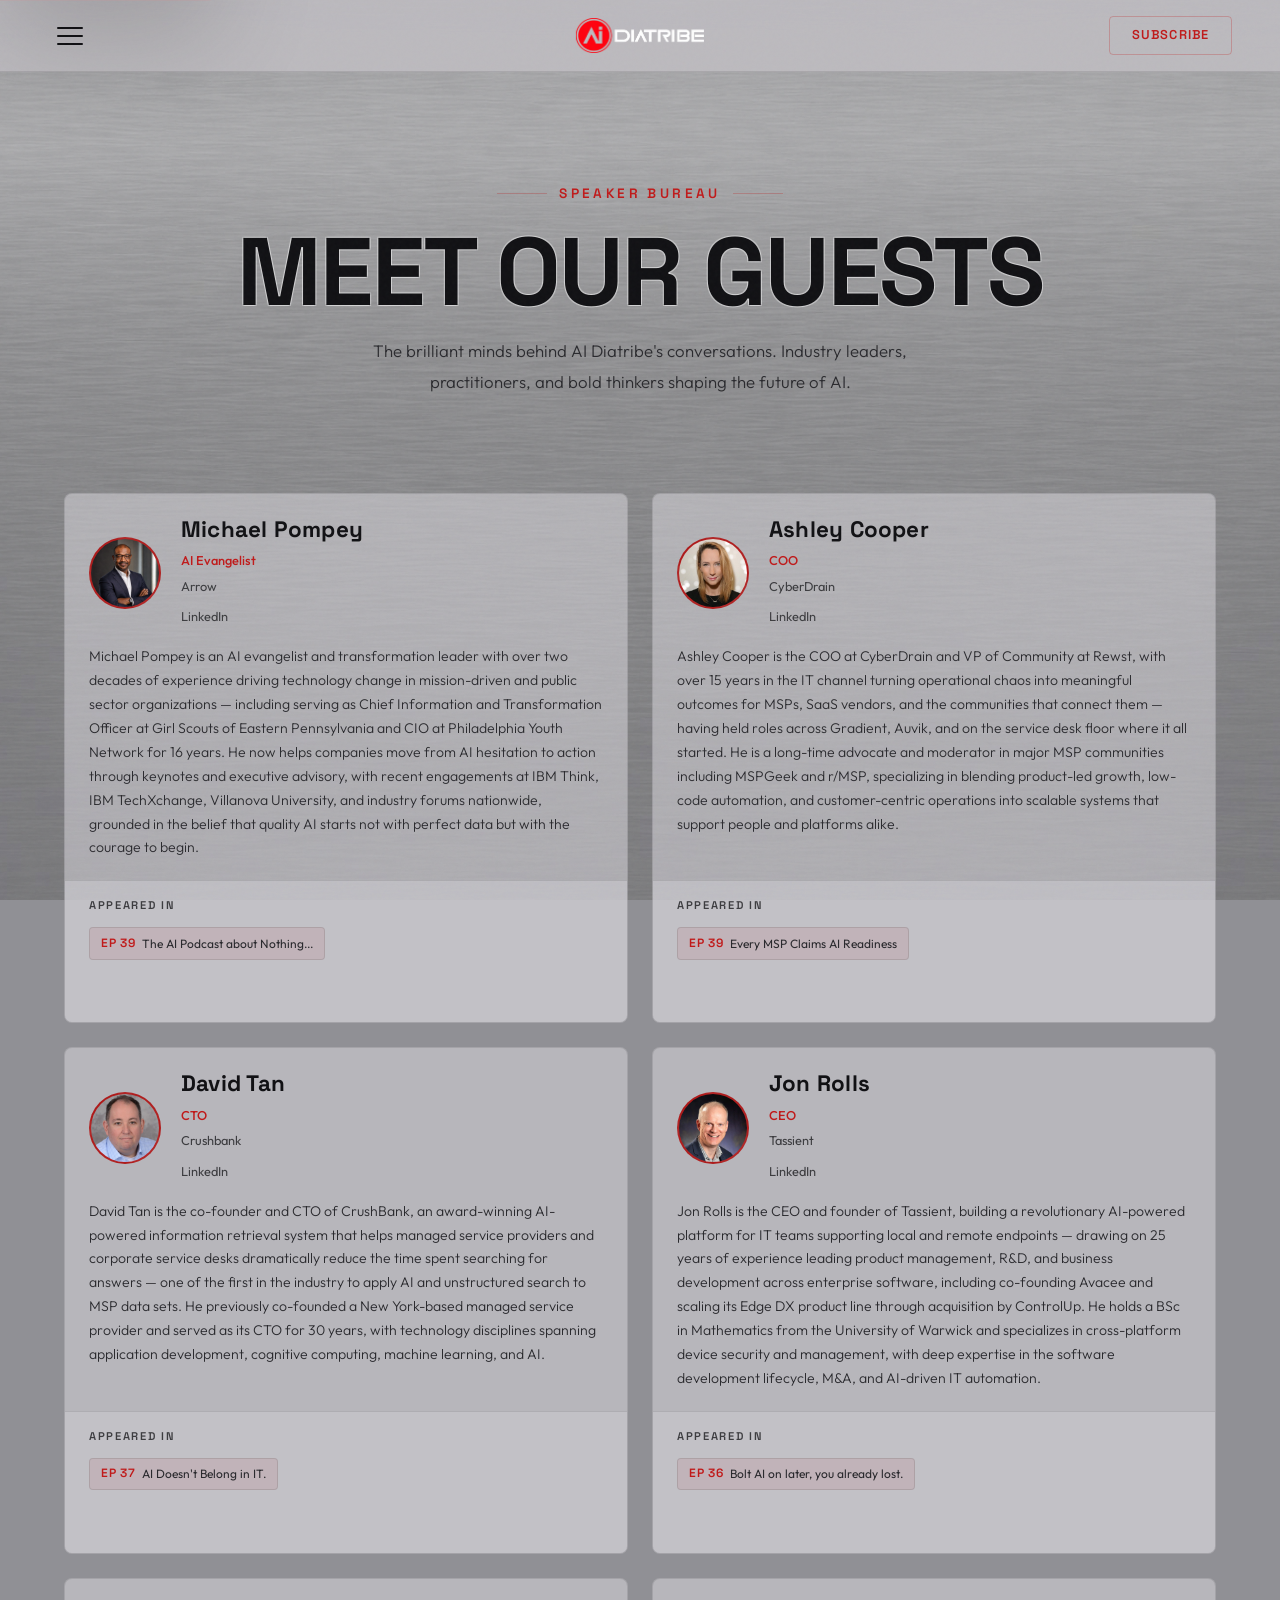
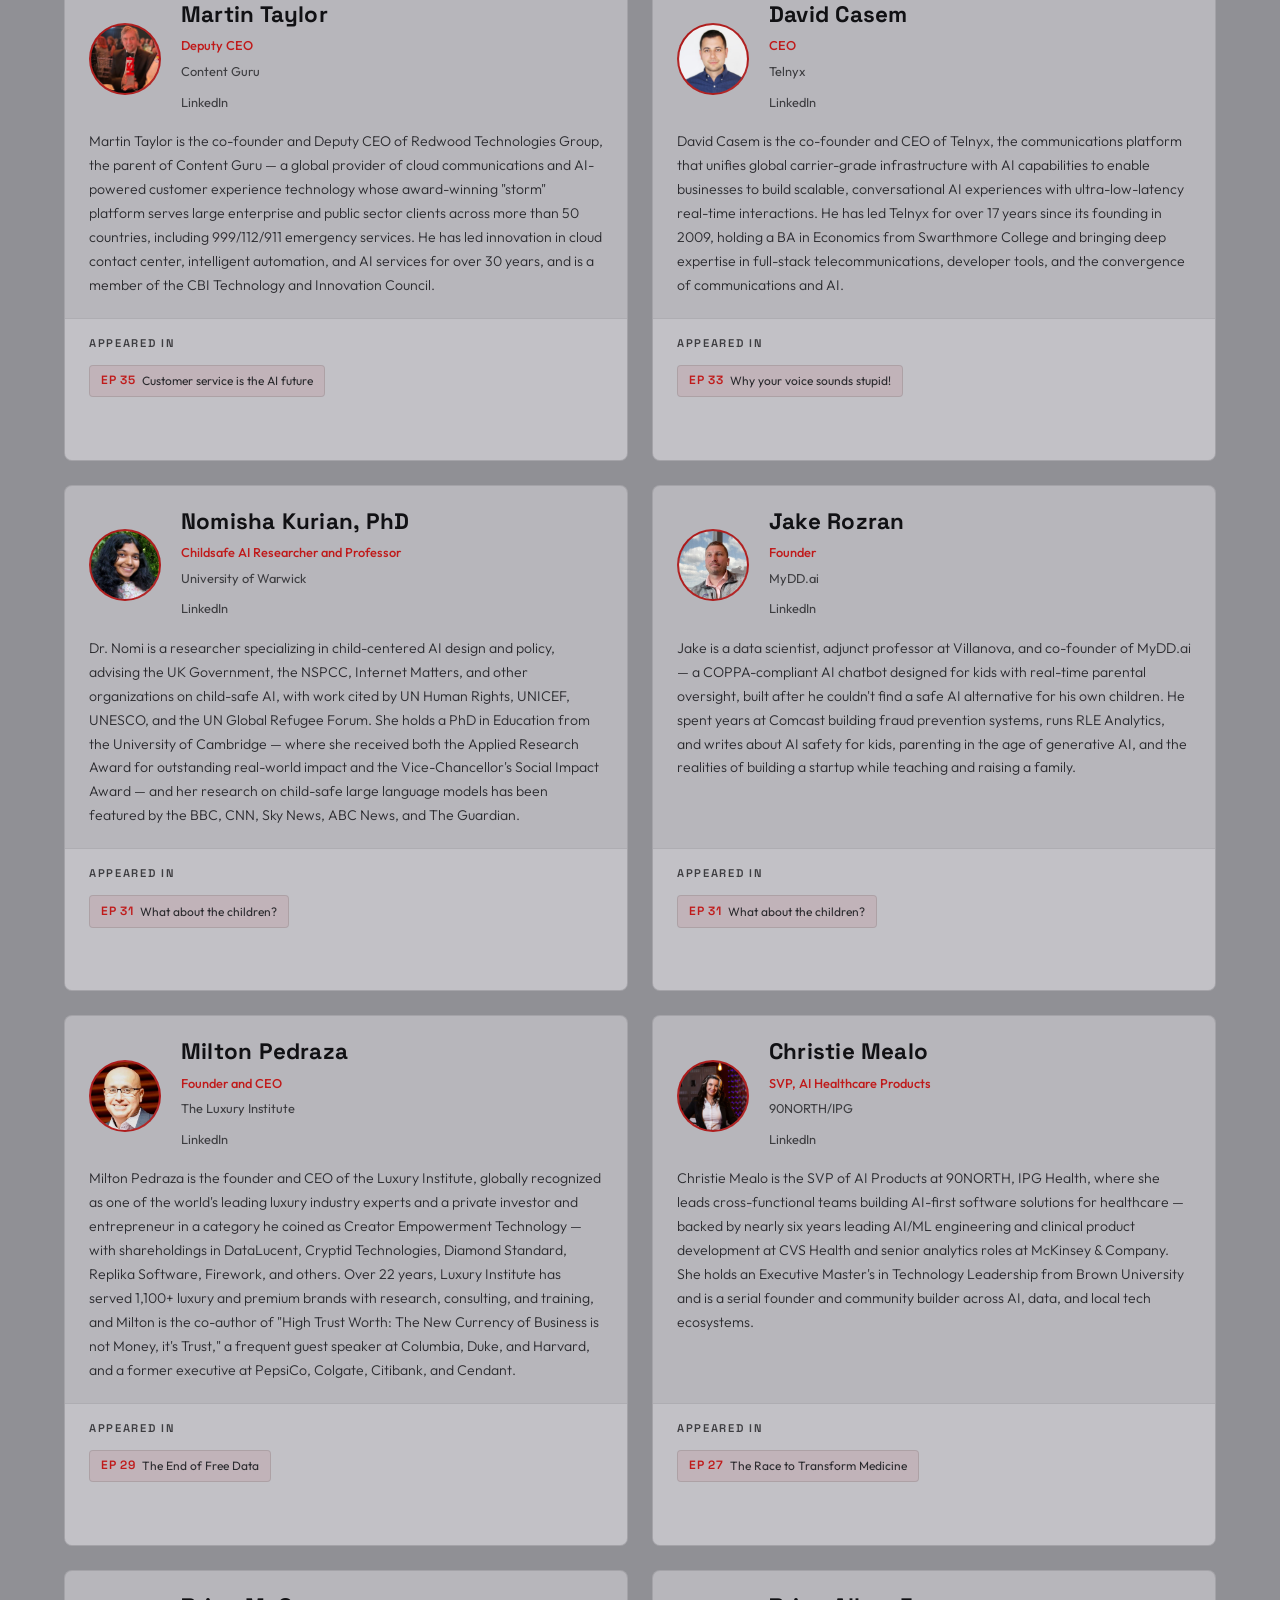
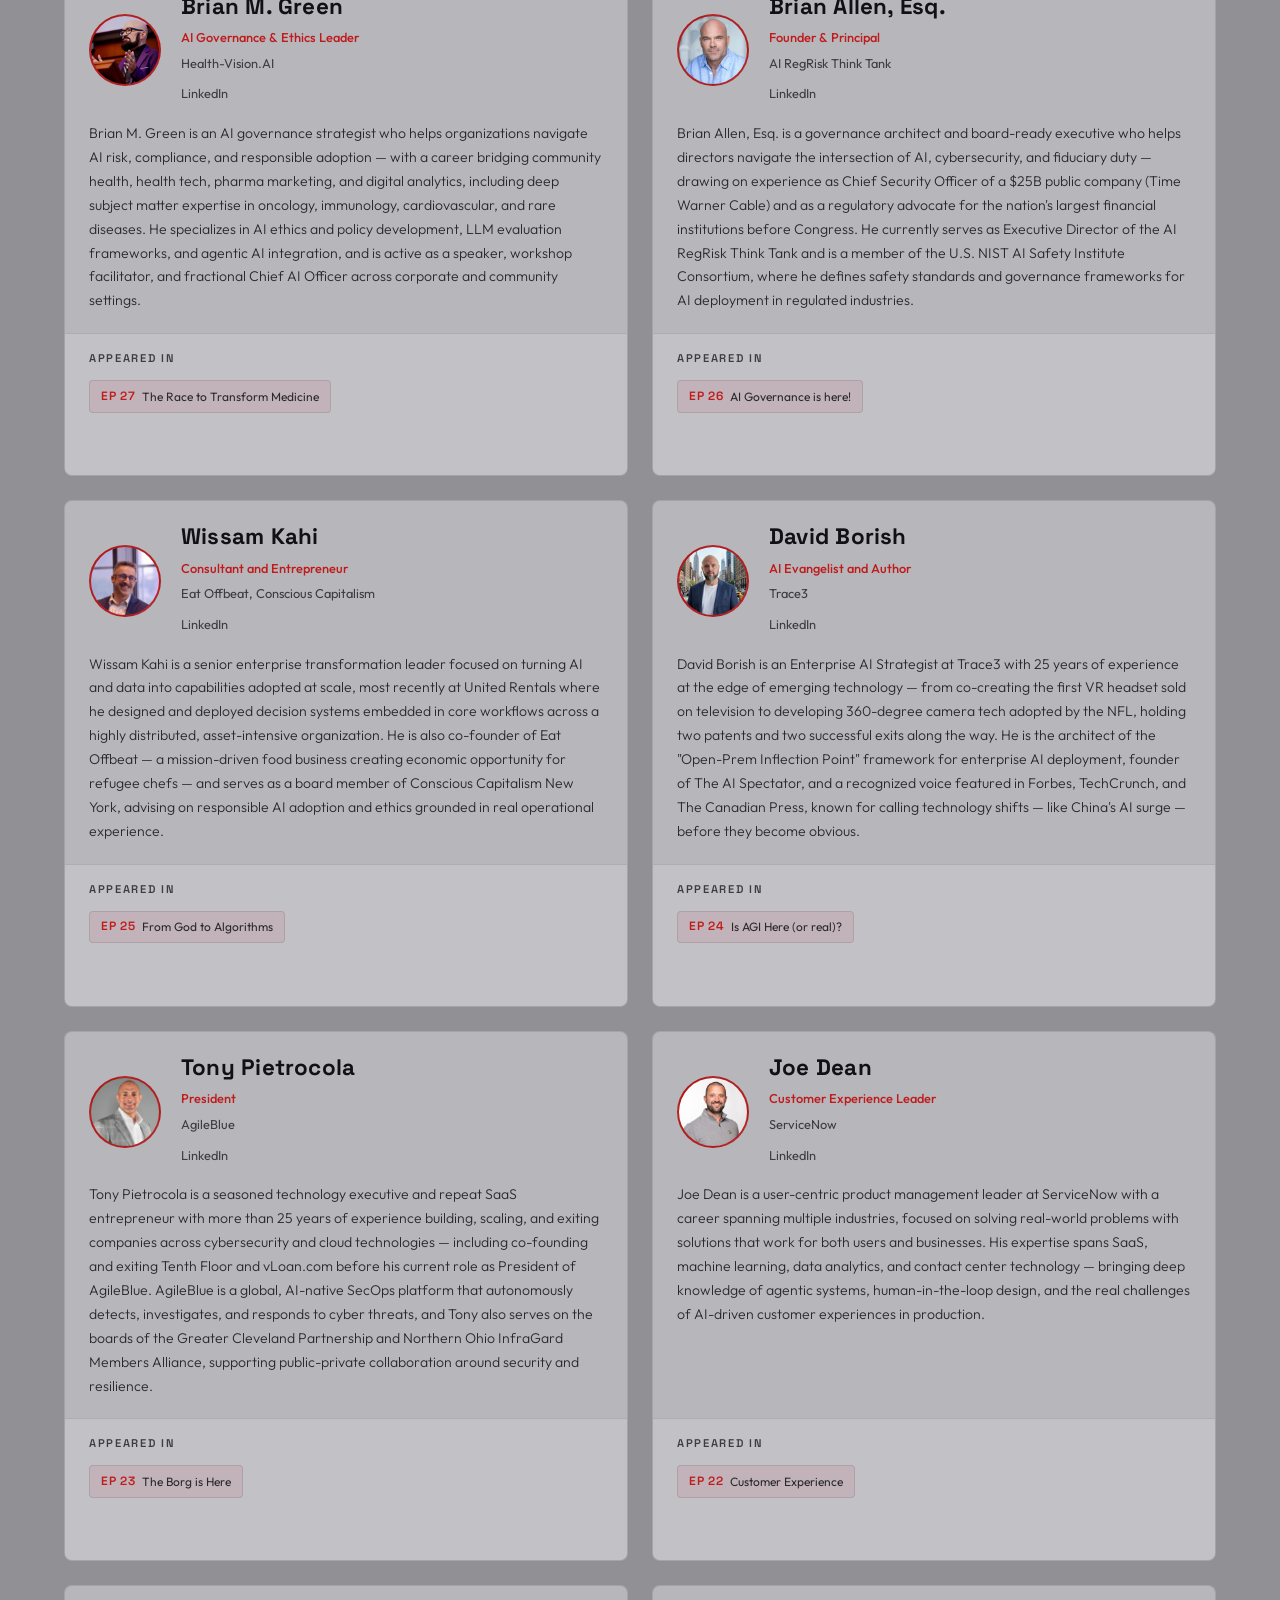
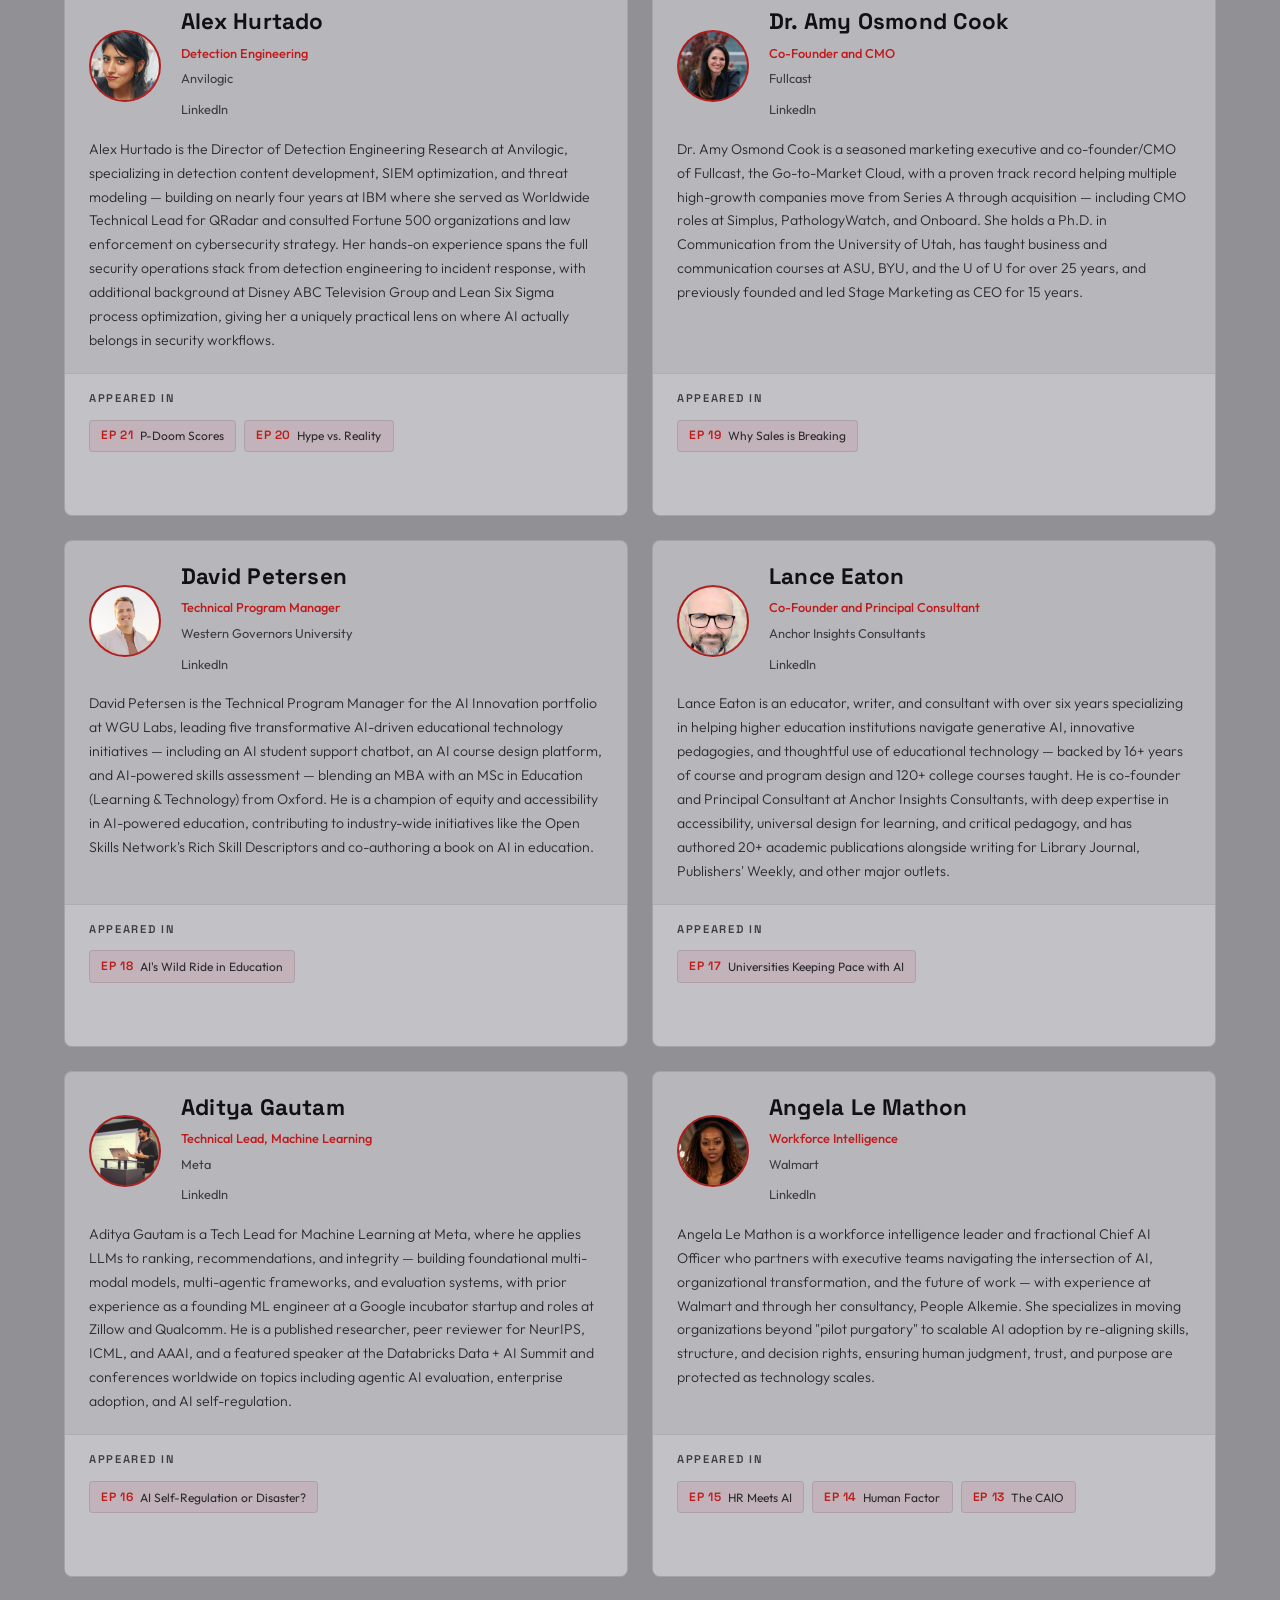
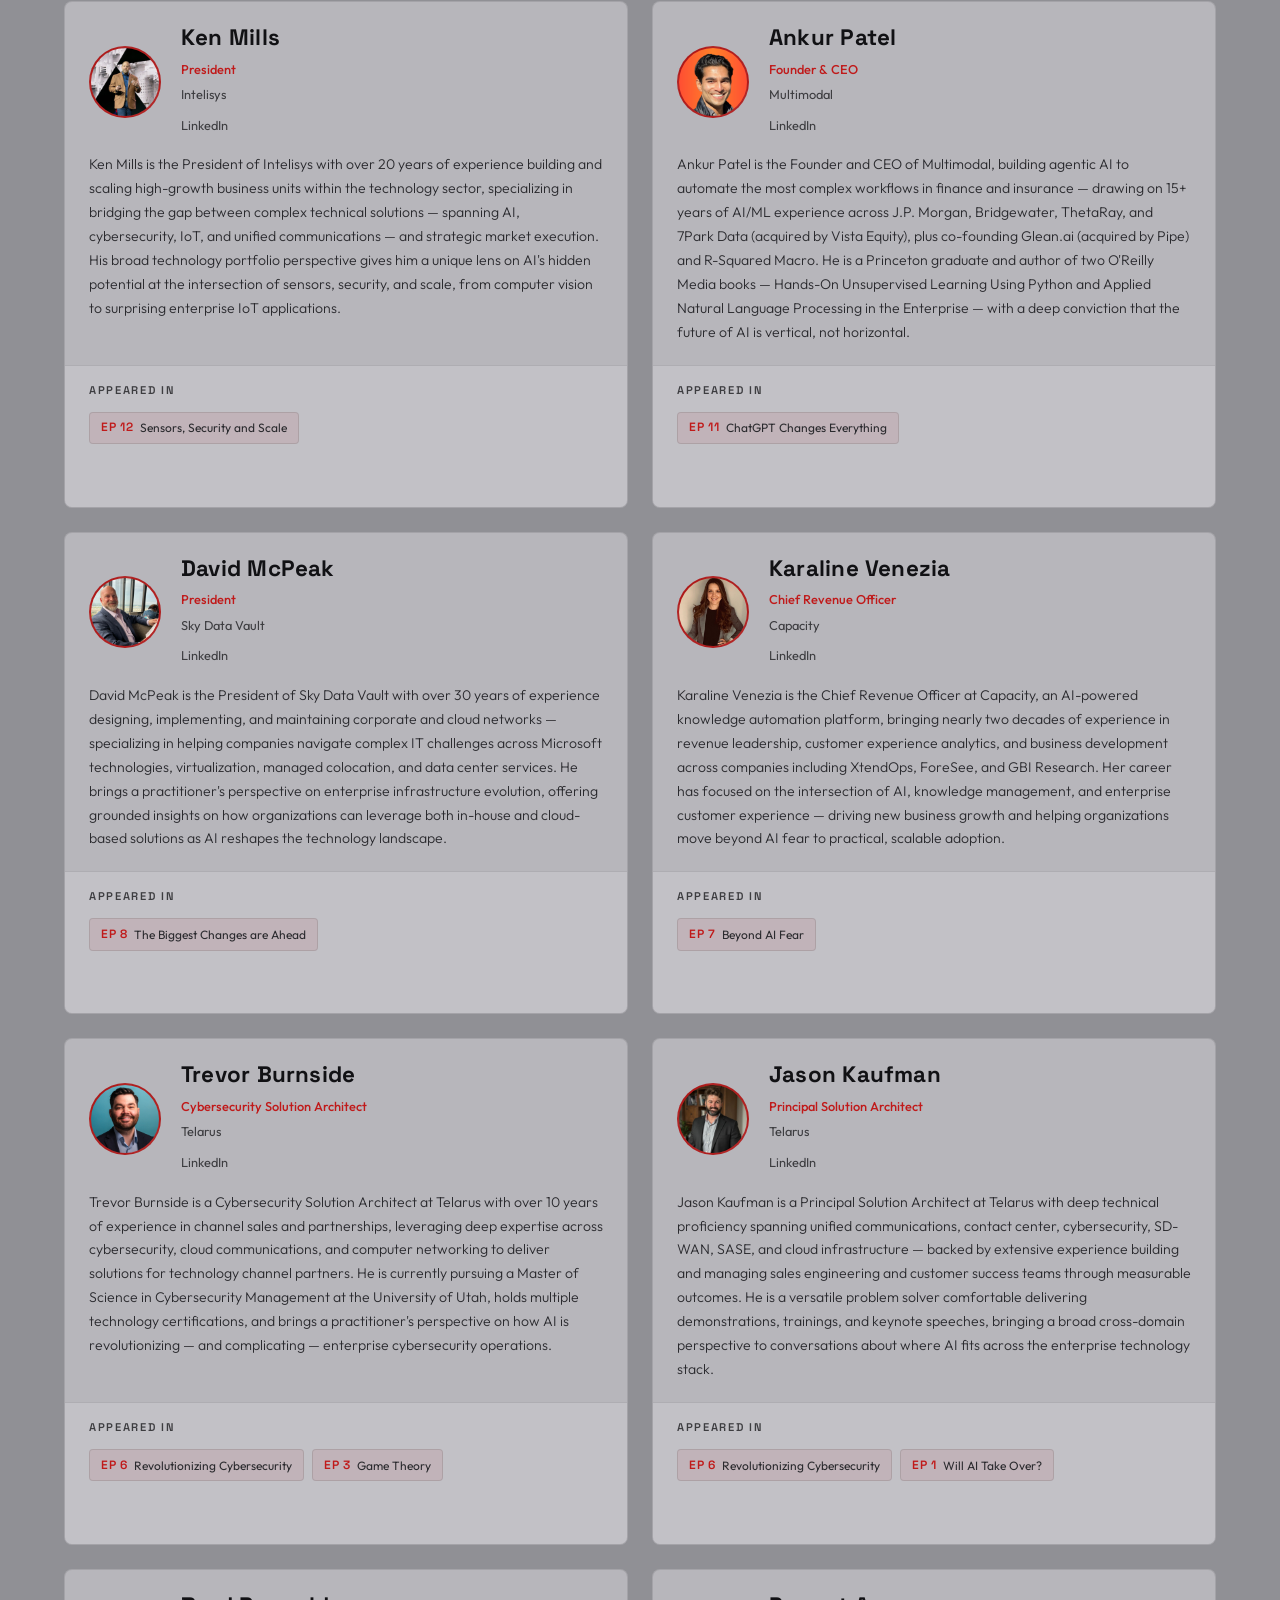
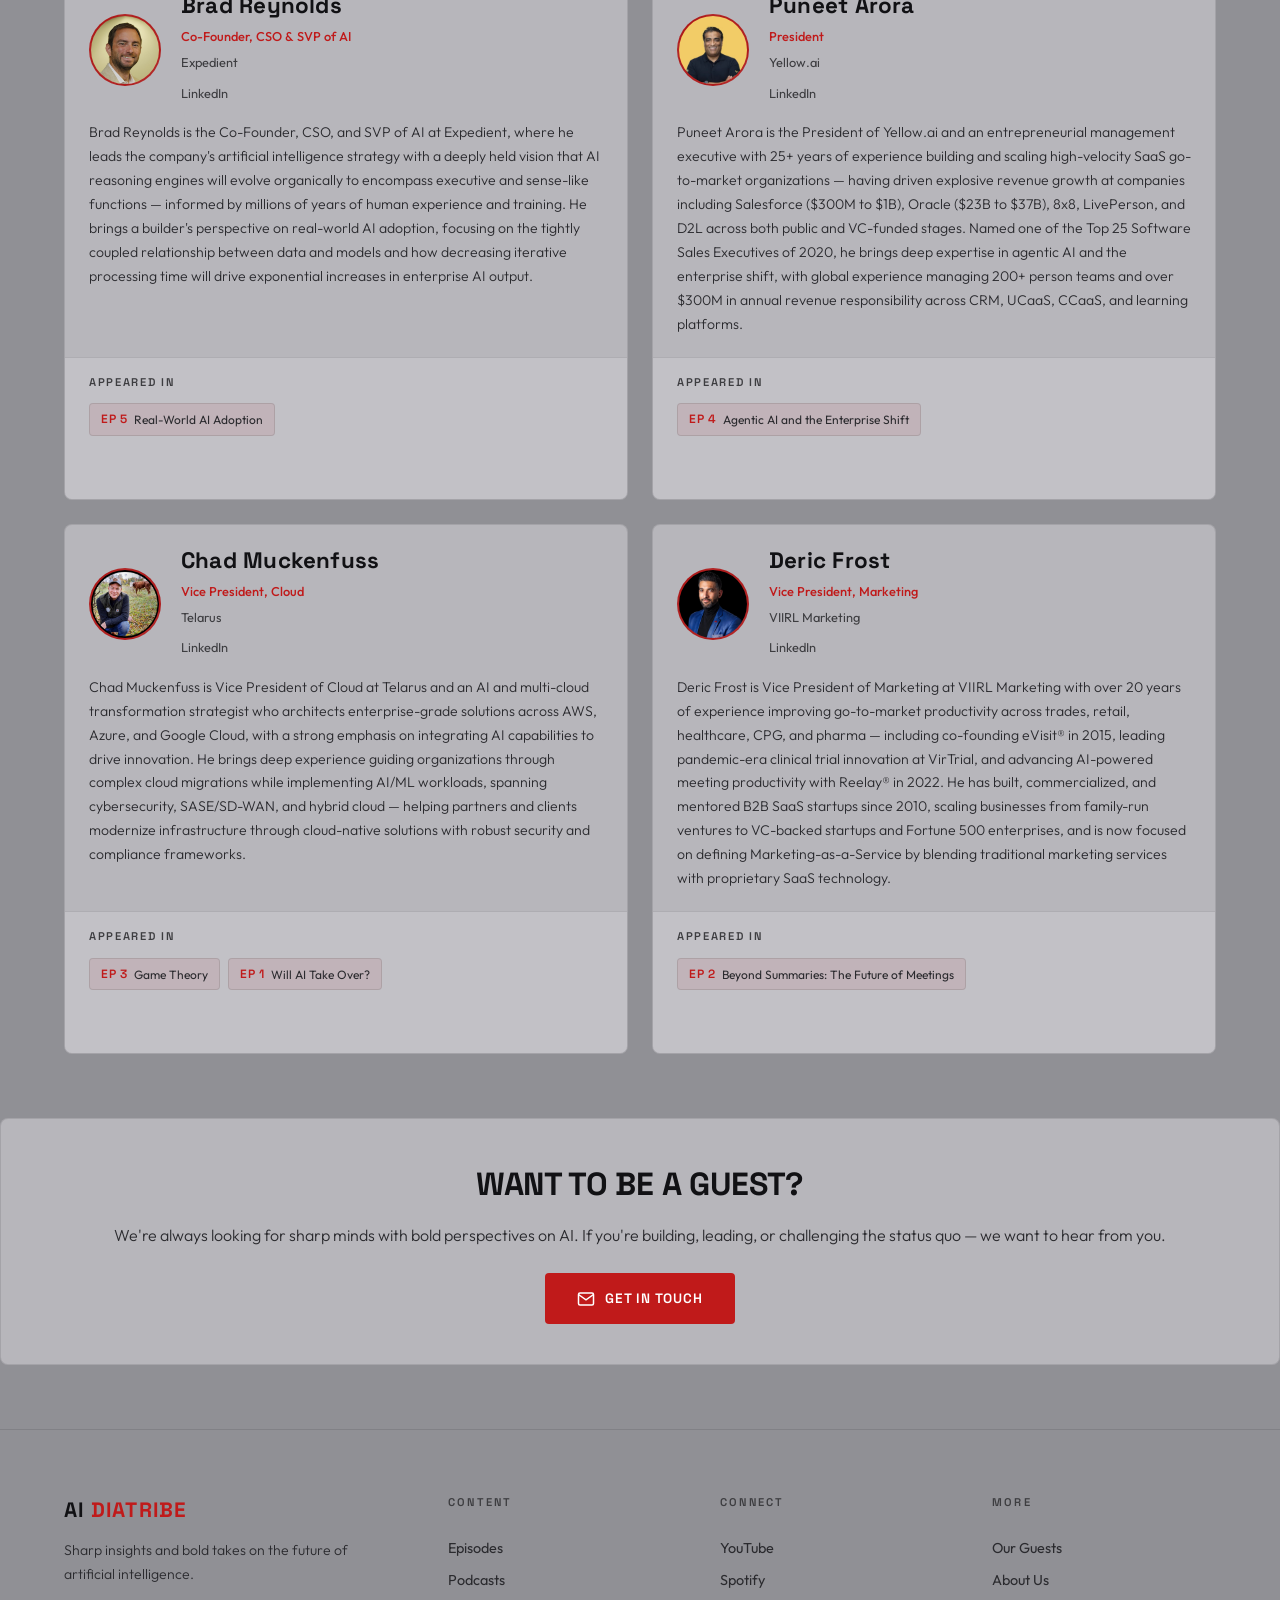
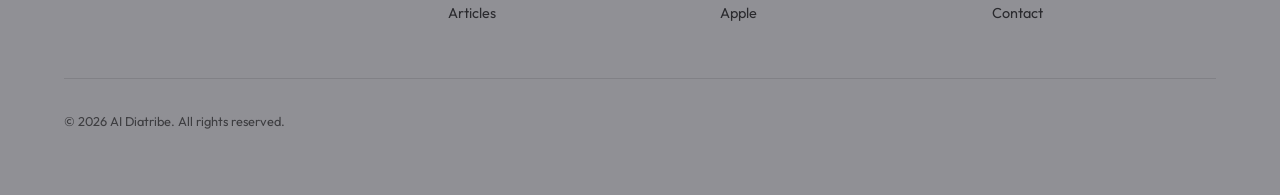
==== commit 333c0a89: "Adding Ashley and Mike" ====
--- a/speakers.html
+++ b/speakers.html
@@ -44,6 +44,48 @@
 
     <!-- Speakers Grid -->
     <main class="speakers-grid">
+
+        <!-- Michael Pompey -->
+        <article class="speaker-card" style="animation-delay: 0.1s;">
+            <div class="speaker-header">
+                <div class="speaker-avatar"><img src="speakers/MichaelPompey.png"></div>
+                <div class="speaker-identity">
+                    <h2>Michael Pompey</h2>
+                    <span class="speaker-role">AI Evangelist</span><br>
+                    <span class="speaker-company">Arrow</span>
+                    <br><a href="https://www.linkedin.com/in/michaelpompey/" target="_blank" class="speaker-linkedin">LinkedIn</a>
+                </div>
+            </div>
+            <p class="speaker-bio">
+            Michael Pompey is an AI evangelist and transformation leader with over two decades of experience driving technology change in mission-driven and public sector organizations — including serving as Chief Information and Transformation Officer at Girl Scouts of Eastern Pennsylvania and CIO at Philadelphia Youth Network for 16 years. He now helps companies move from AI hesitation to action through keynotes and executive advisory, with recent engagements at IBM Think, IBM TechXchange, Villanova University, and industry forums nationwide, grounded in the belief that quality AI starts not with perfect data but with the courage to begin.
+            </p>
+            <div class="speaker-episodes">
+                <div class="episodes-label">Appeared In</div>
+                <div class="episode-chips">
+                    <a href="https://www.aidiatribe.com" target="_blank" class="episode-chip"><span class="chip-ep">EP 39</span>The AI Podcast about Nothing...</a>
+                </div>
+            </div>
+        </article>
+
+        <!-- Ashley Cooper -->
+        <article class="speaker-card" style="animation-delay: 0.1s;">
+            <div class="speaker-header">
+                <div class="speaker-avatar"><img src="speakers/AshleyCooper.jpeg"></div>
+                <div class="speaker-identity">
+                    <h2>Ashley Cooper</h2>
+                    <span class="speaker-role">COO</span><br>
+                    <span class="speaker-company">CyberDrain</span>
+                    <br><a href="https://www.linkedin.com/in/adelnet/" target="_blank" class="speaker-linkedin">LinkedIn</a>
+                </div>
+            </div>
+            <p class="speaker-bio">Ashley Cooper is the COO at CyberDrain and VP of Community at Rewst, with over 15 years in the IT channel turning operational chaos into meaningful outcomes for MSPs, SaaS vendors, and the communities that connect them — having held roles across Gradient, Auvik, and on the service desk floor where it all started. He is a long-time advocate and moderator in major MSP communities including MSPGeek and r/MSP, specializing in blending product-led growth, low-code automation, and customer-centric operations into scalable systems that support people and platforms alike.</p>
+            <div class="speaker-episodes">
+                <div class="episodes-label">Appeared In</div>
+                <div class="episode-chips">
+                    <a href="https://www.youtube.com/watch?v=6wYZcGPSGMg" target="_blank" class="episode-chip"><span class="chip-ep">EP 39</span>Every MSP Claims AI Readiness</a>
+                </div>
+            </div>
+        </article>
 
         <!-- David Tan -->
         <article class="speaker-card" style="animation-delay: 0.1s;">
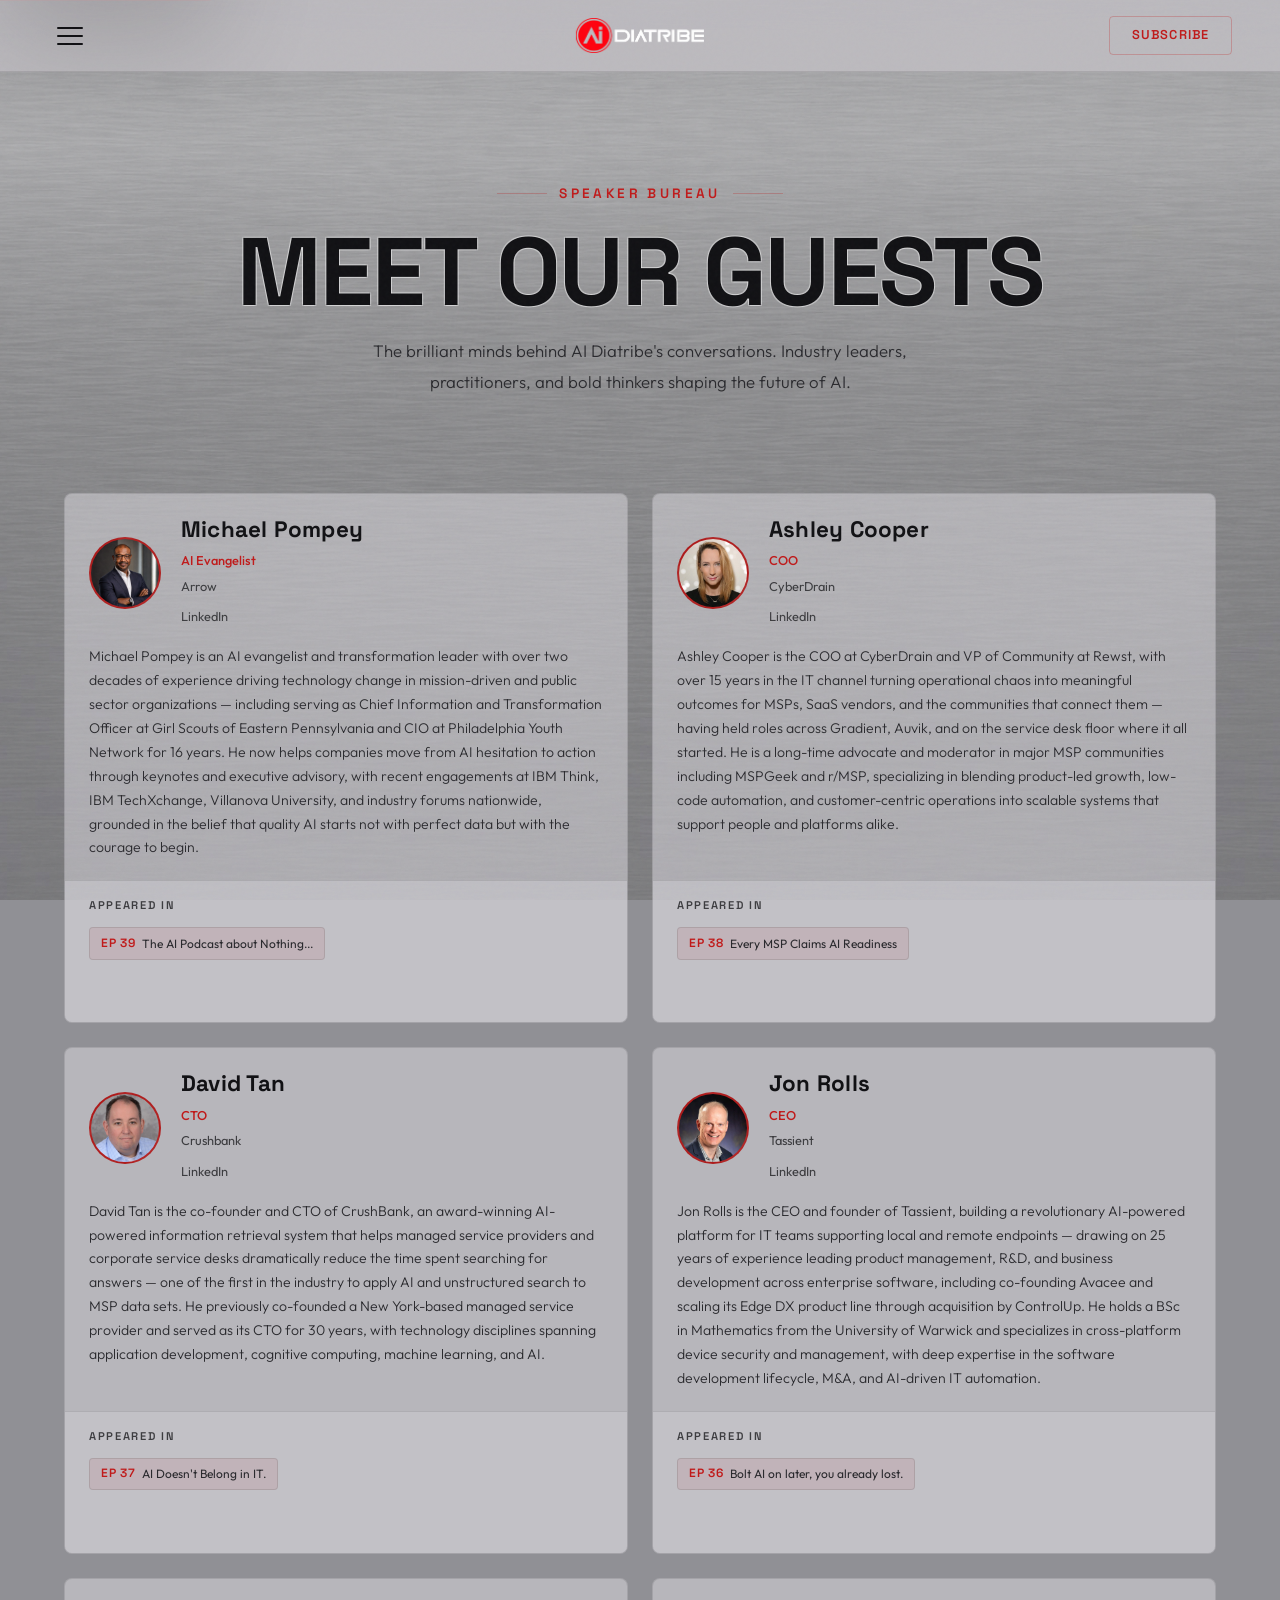
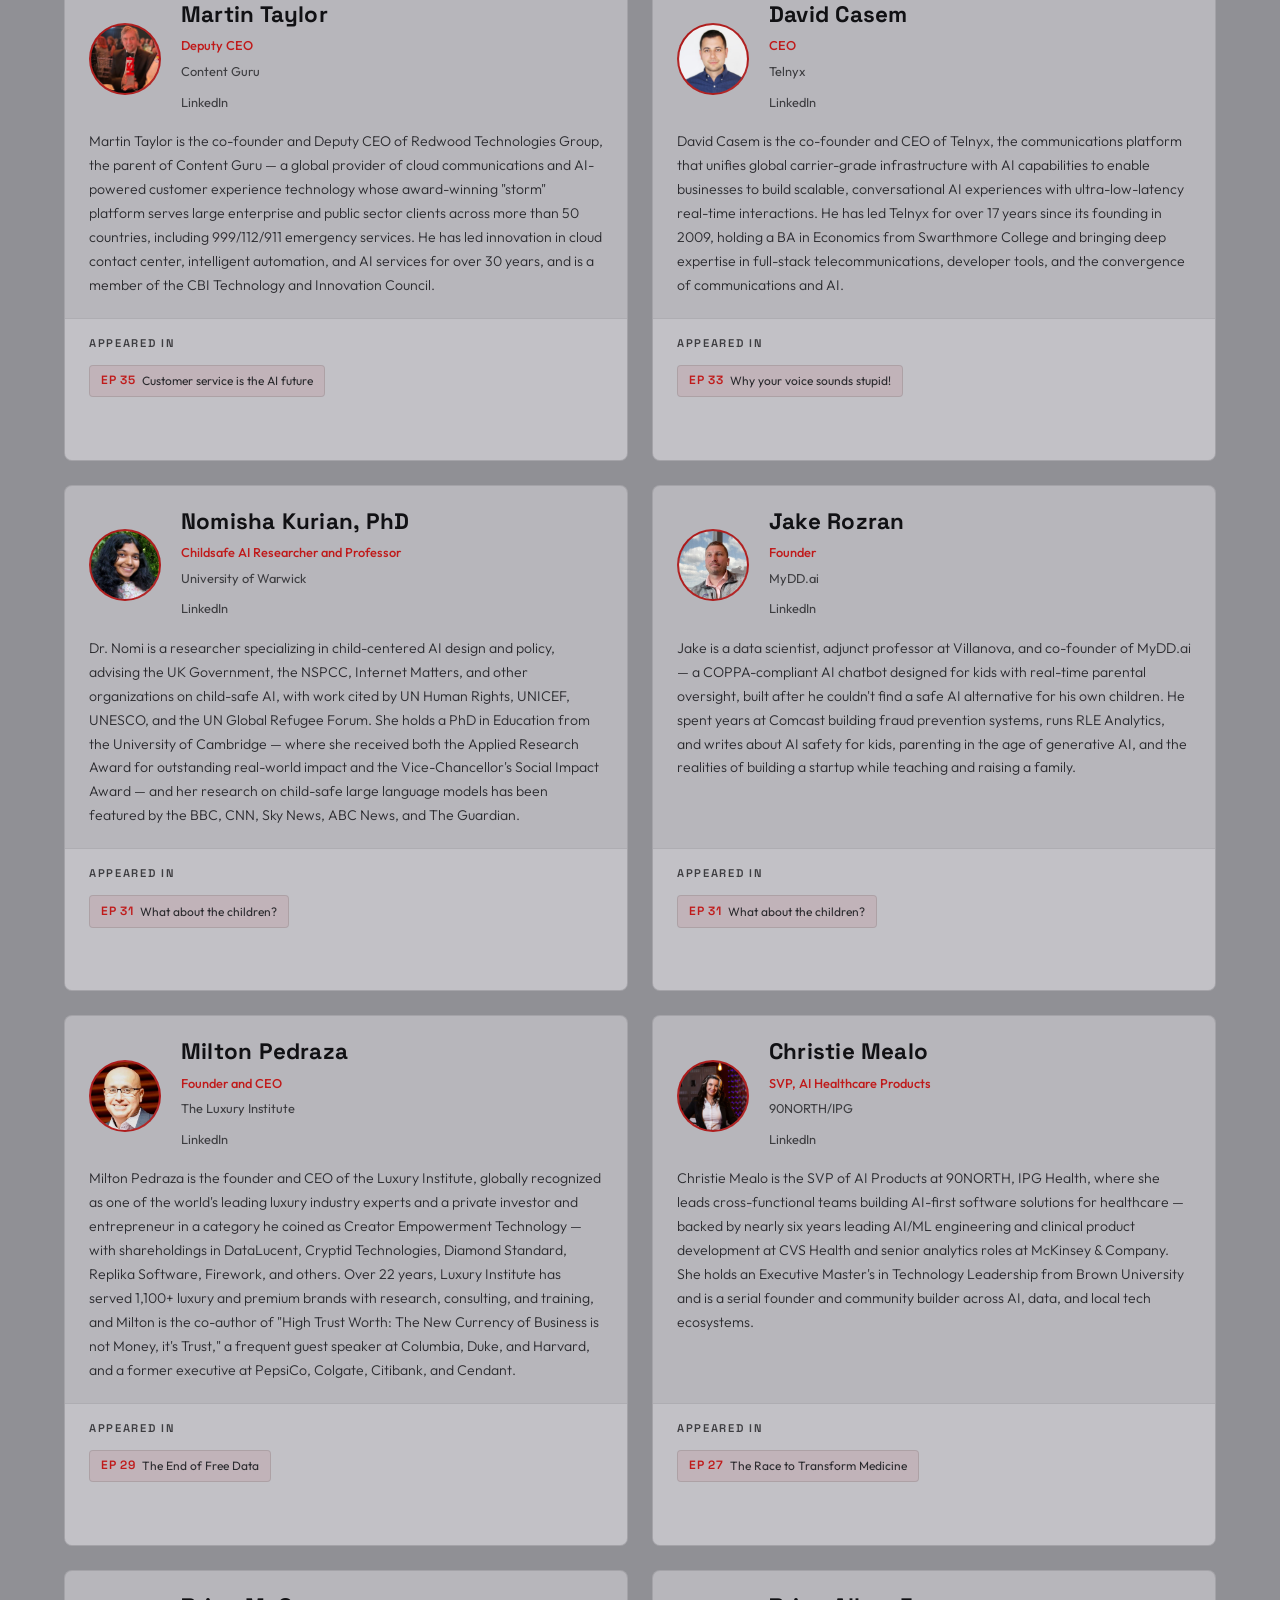
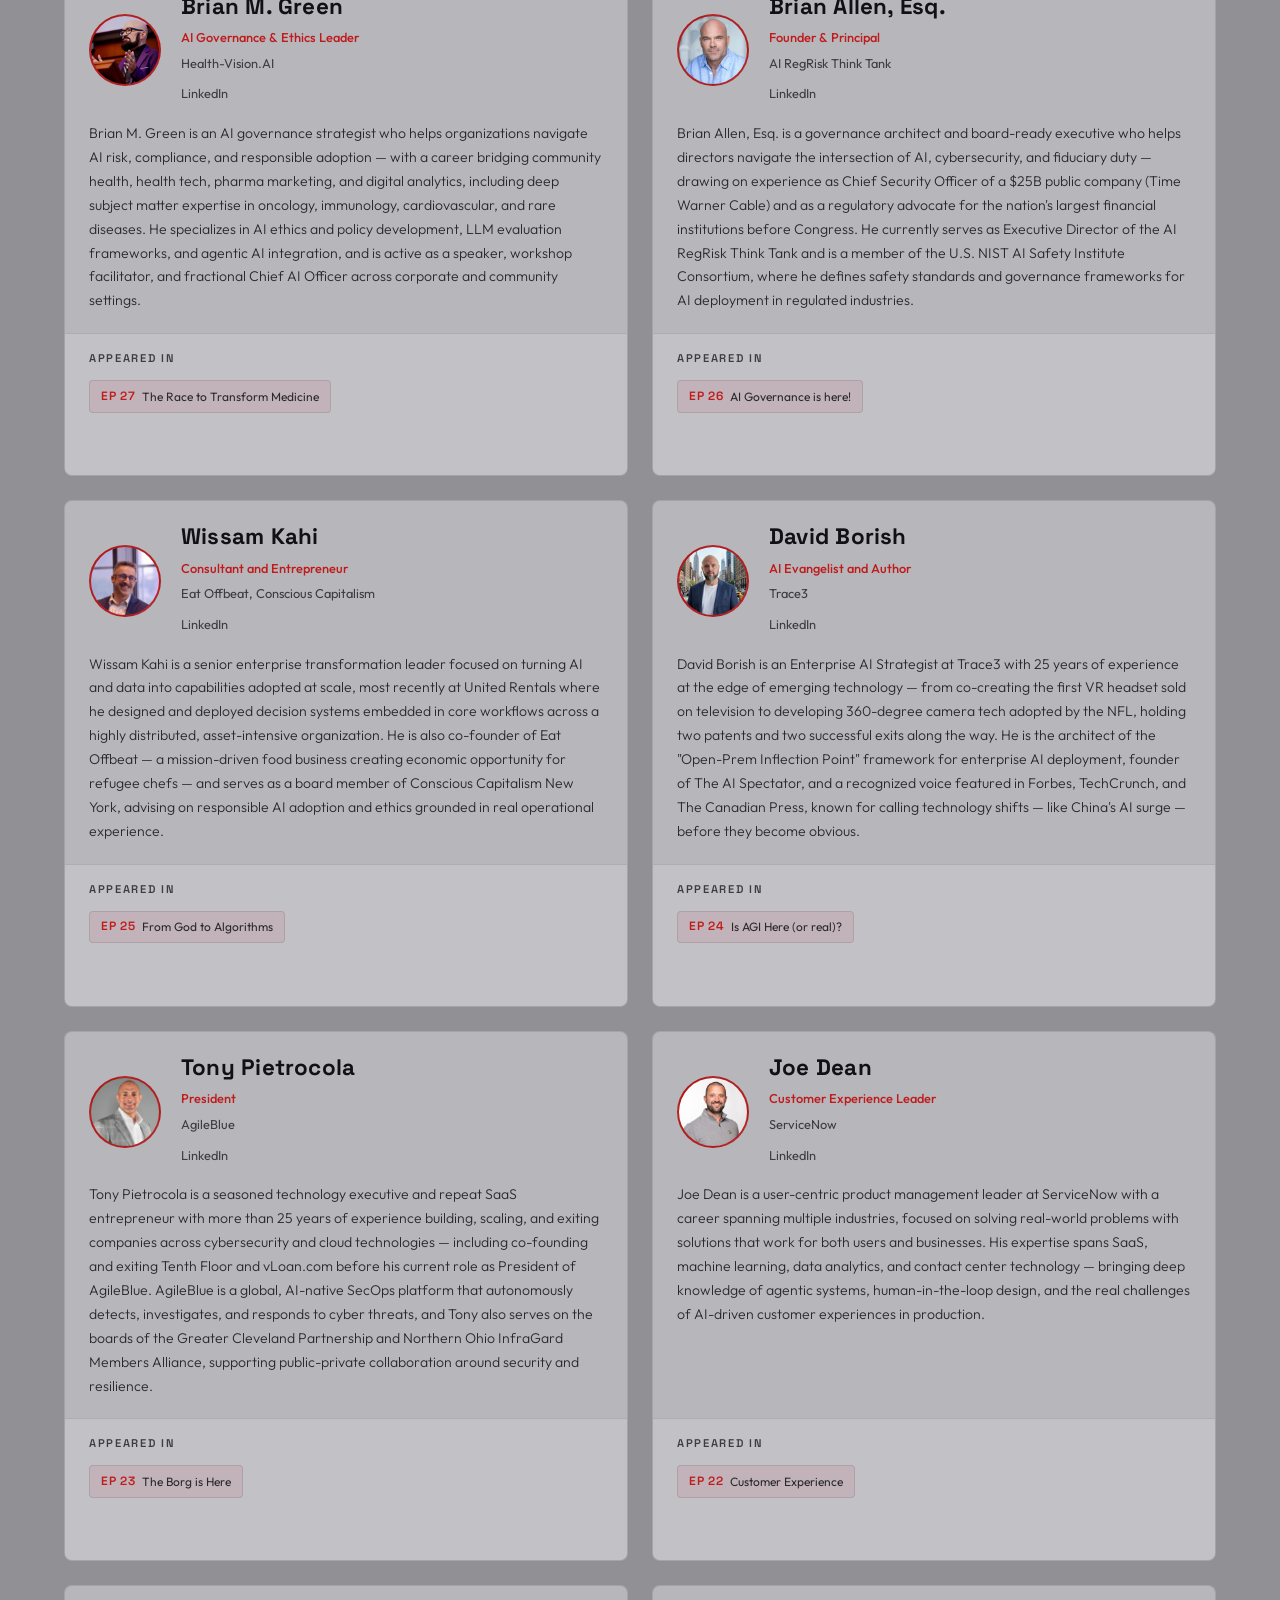
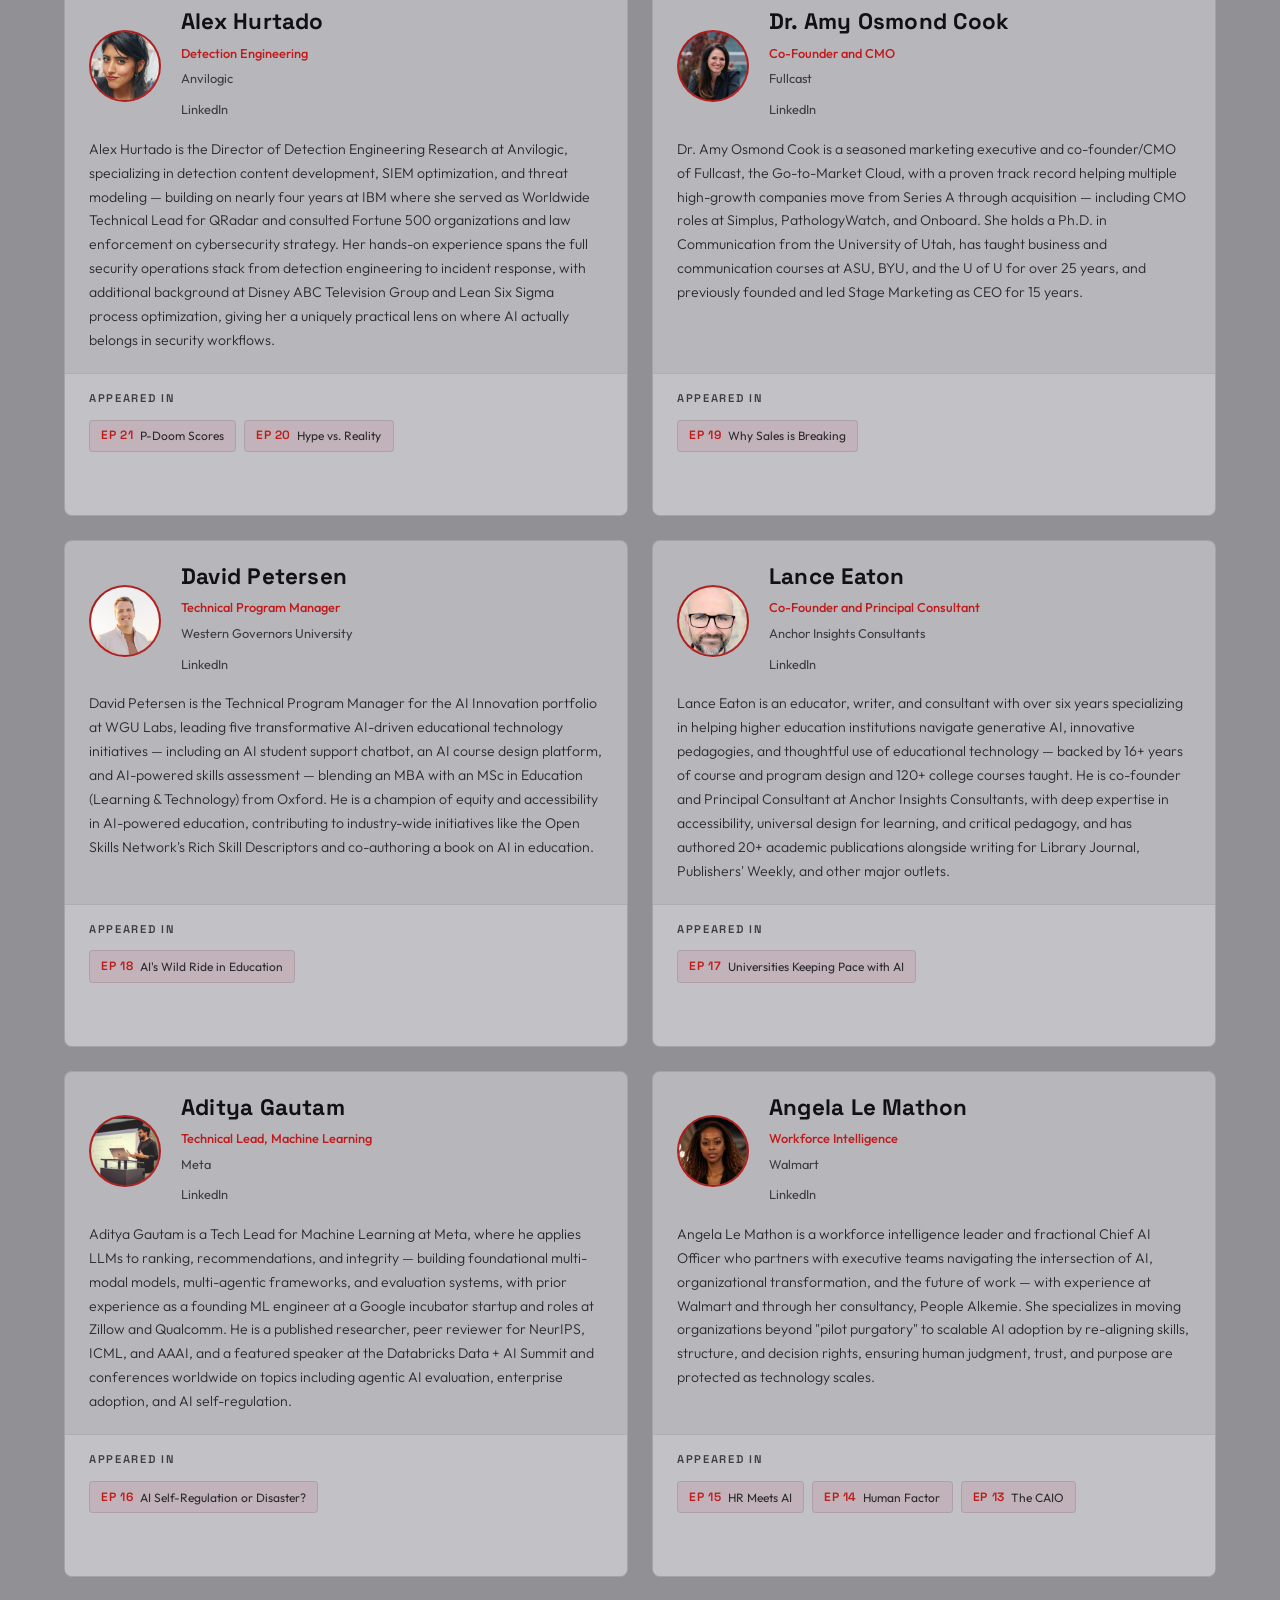
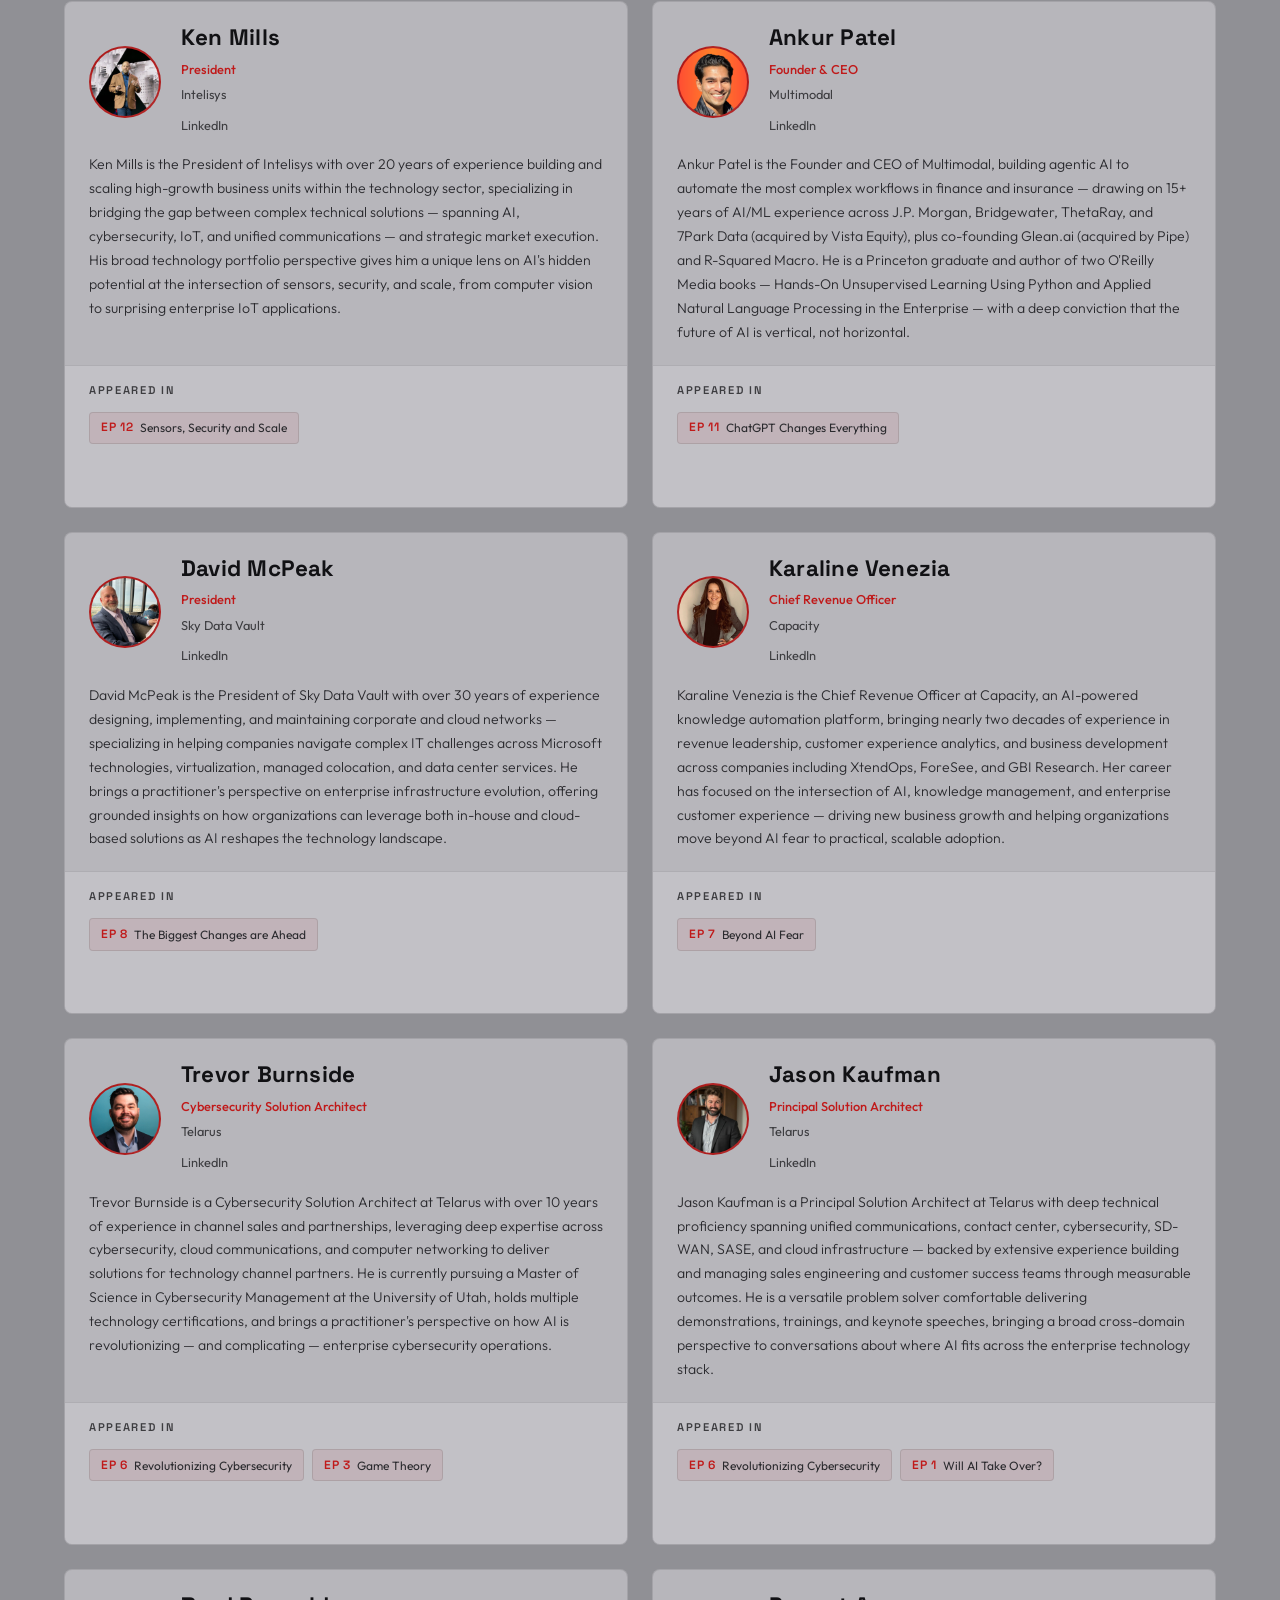
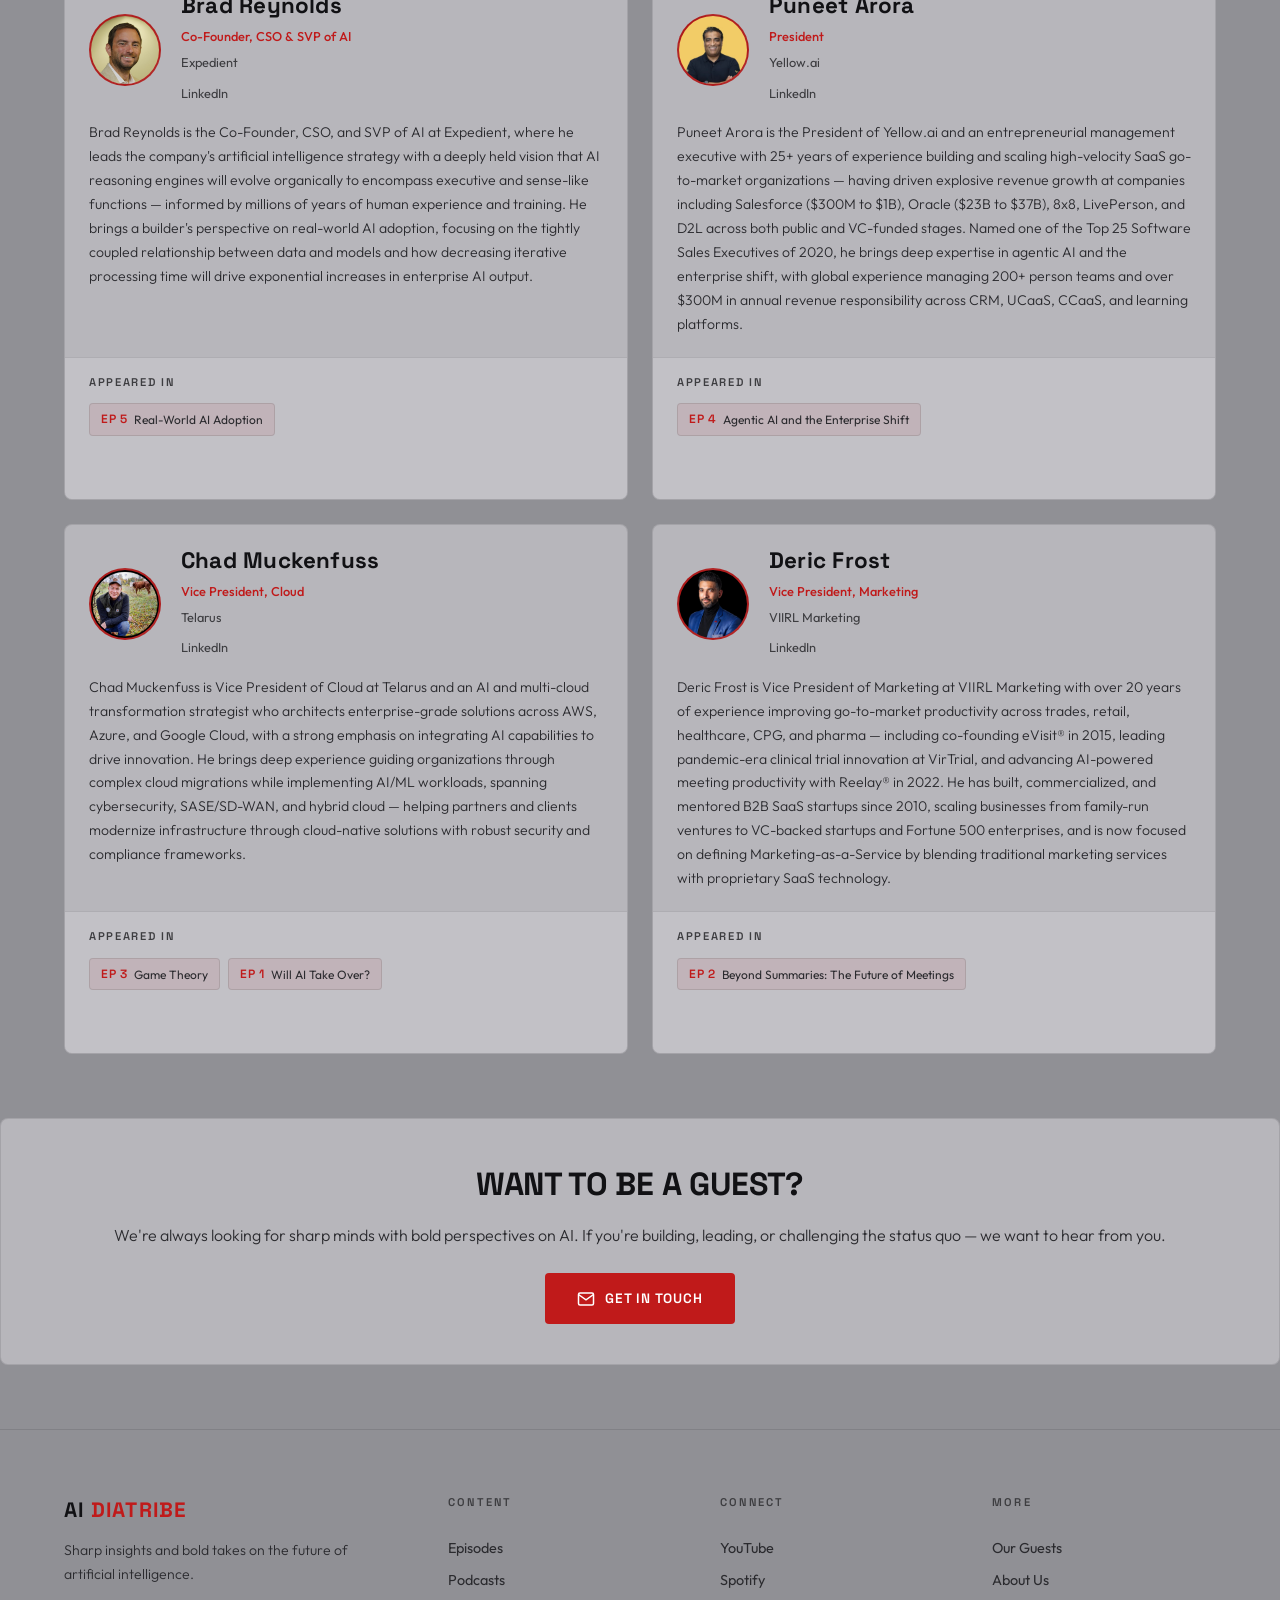
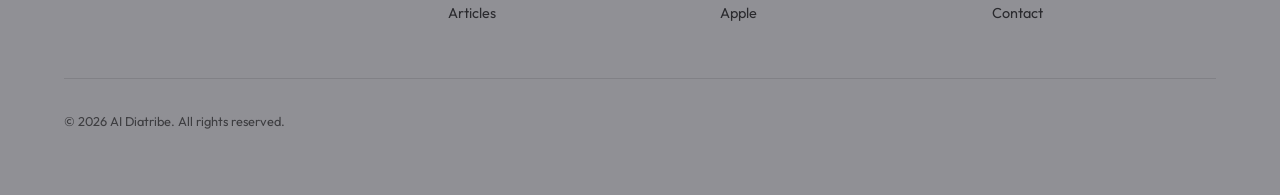
==== commit 2306b1e3: "corrected episode number" ====
--- a/speakers.html
+++ b/speakers.html
@@ -82,7 +82,7 @@
             <div class="speaker-episodes">
                 <div class="episodes-label">Appeared In</div>
                 <div class="episode-chips">
-                    <a href="https://www.youtube.com/watch?v=6wYZcGPSGMg" target="_blank" class="episode-chip"><span class="chip-ep">EP 39</span>Every MSP Claims AI Readiness</a>
+                    <a href="https://www.youtube.com/watch?v=6wYZcGPSGMg" target="_blank" class="episode-chip"><span class="chip-ep">EP 38</span>Every MSP Claims AI Readiness</a>
                 </div>
             </div>
         </article>
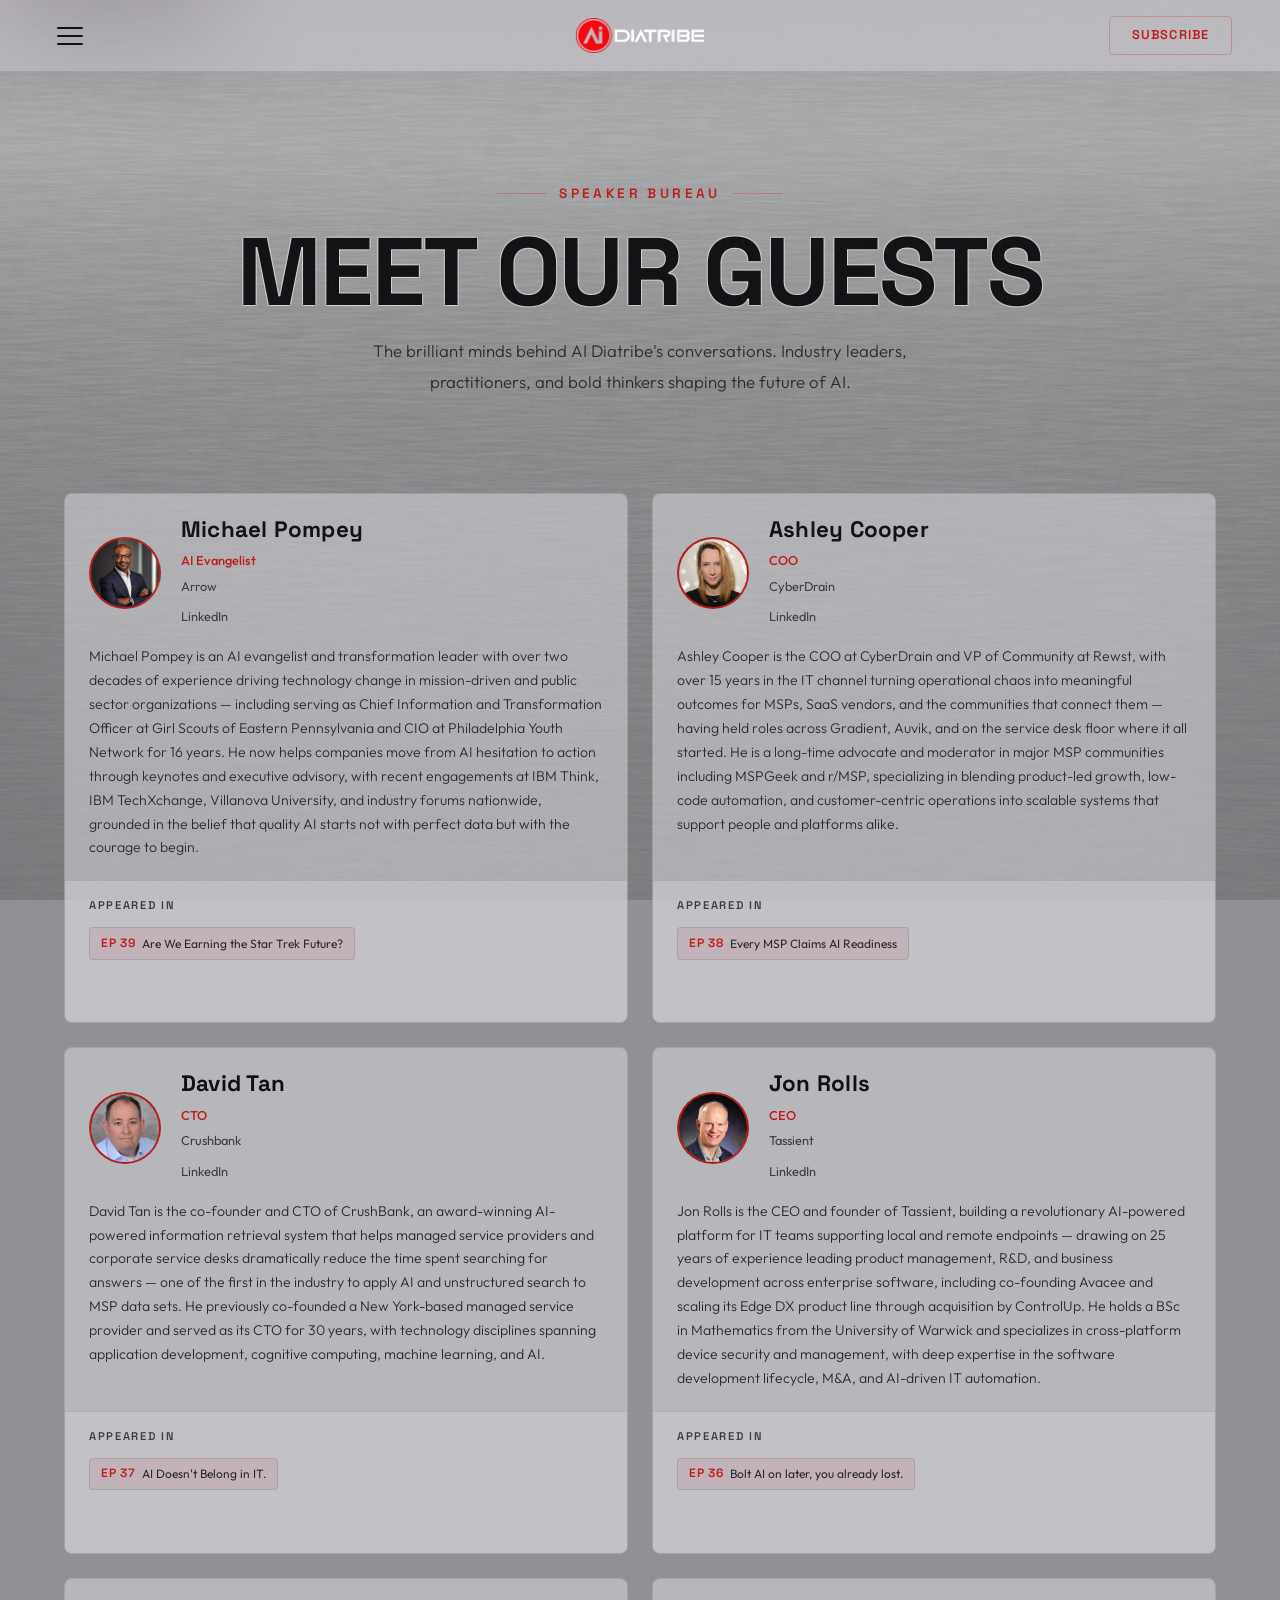
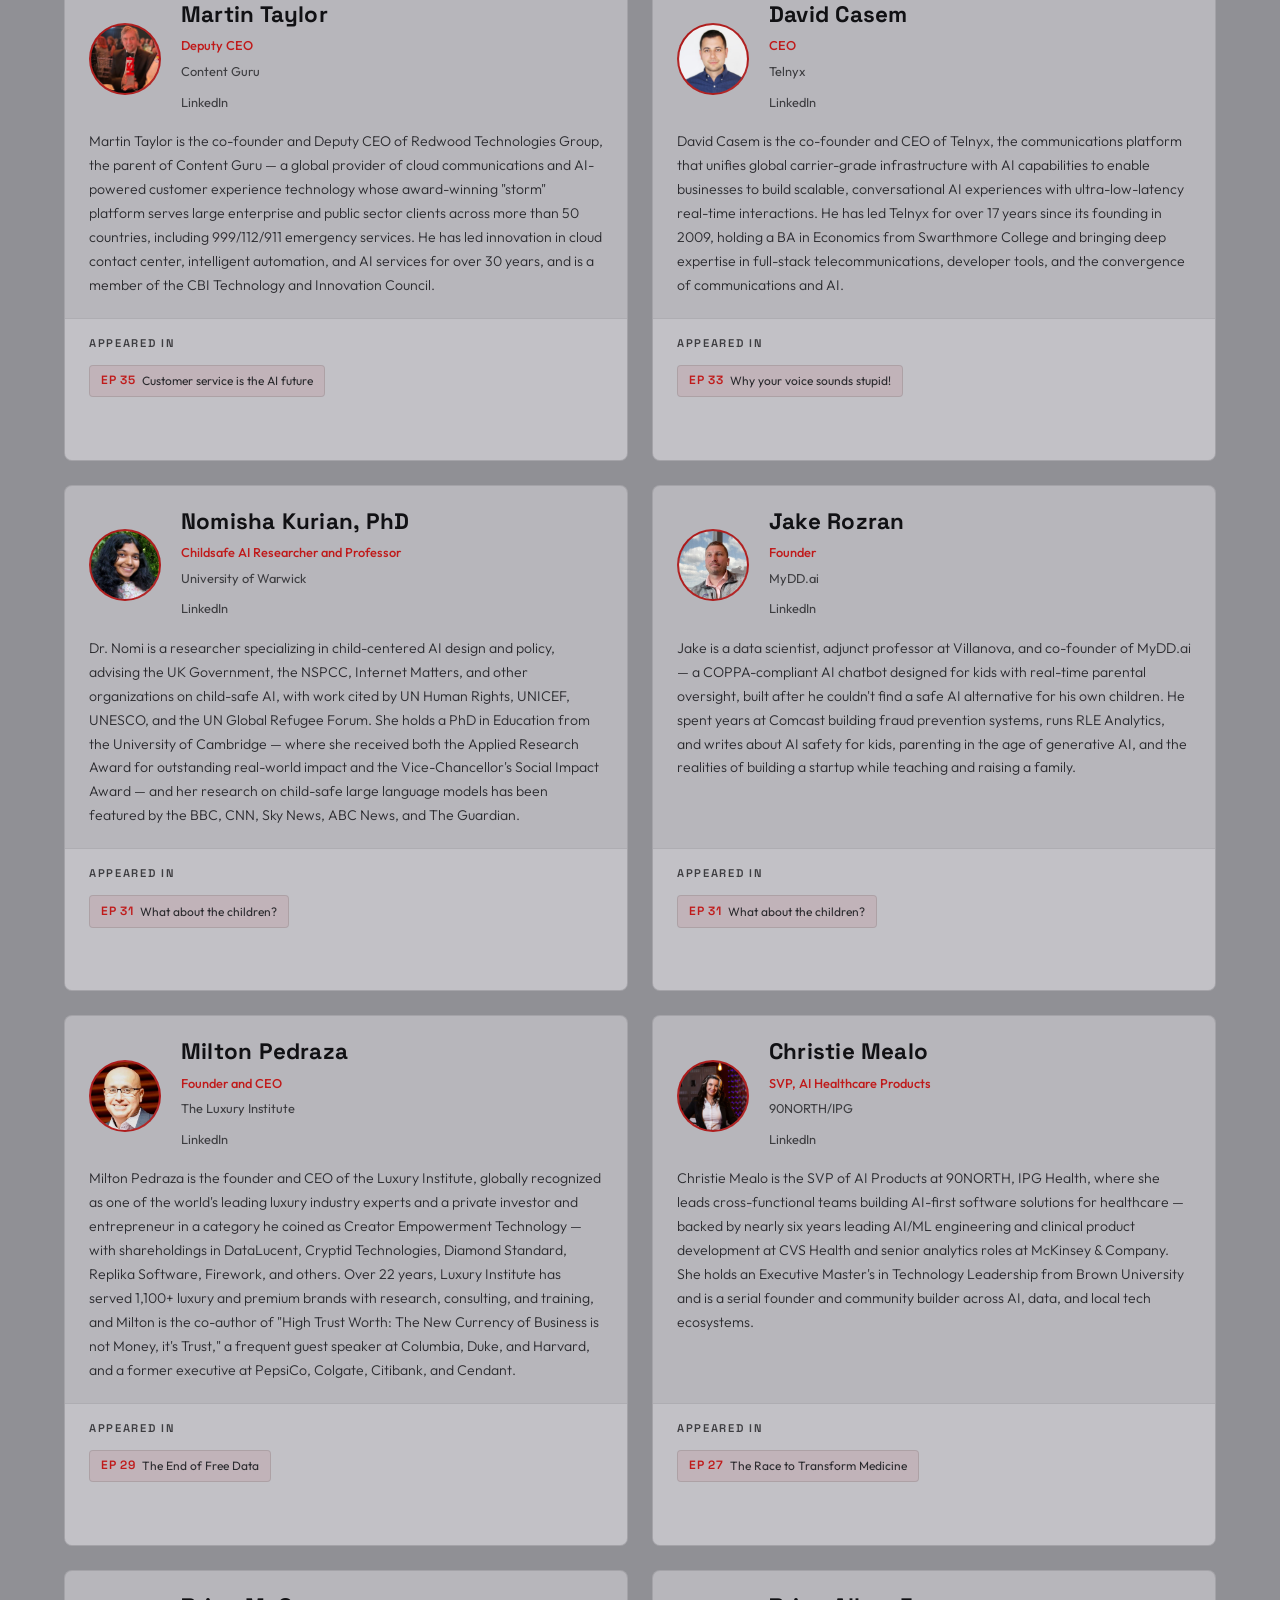
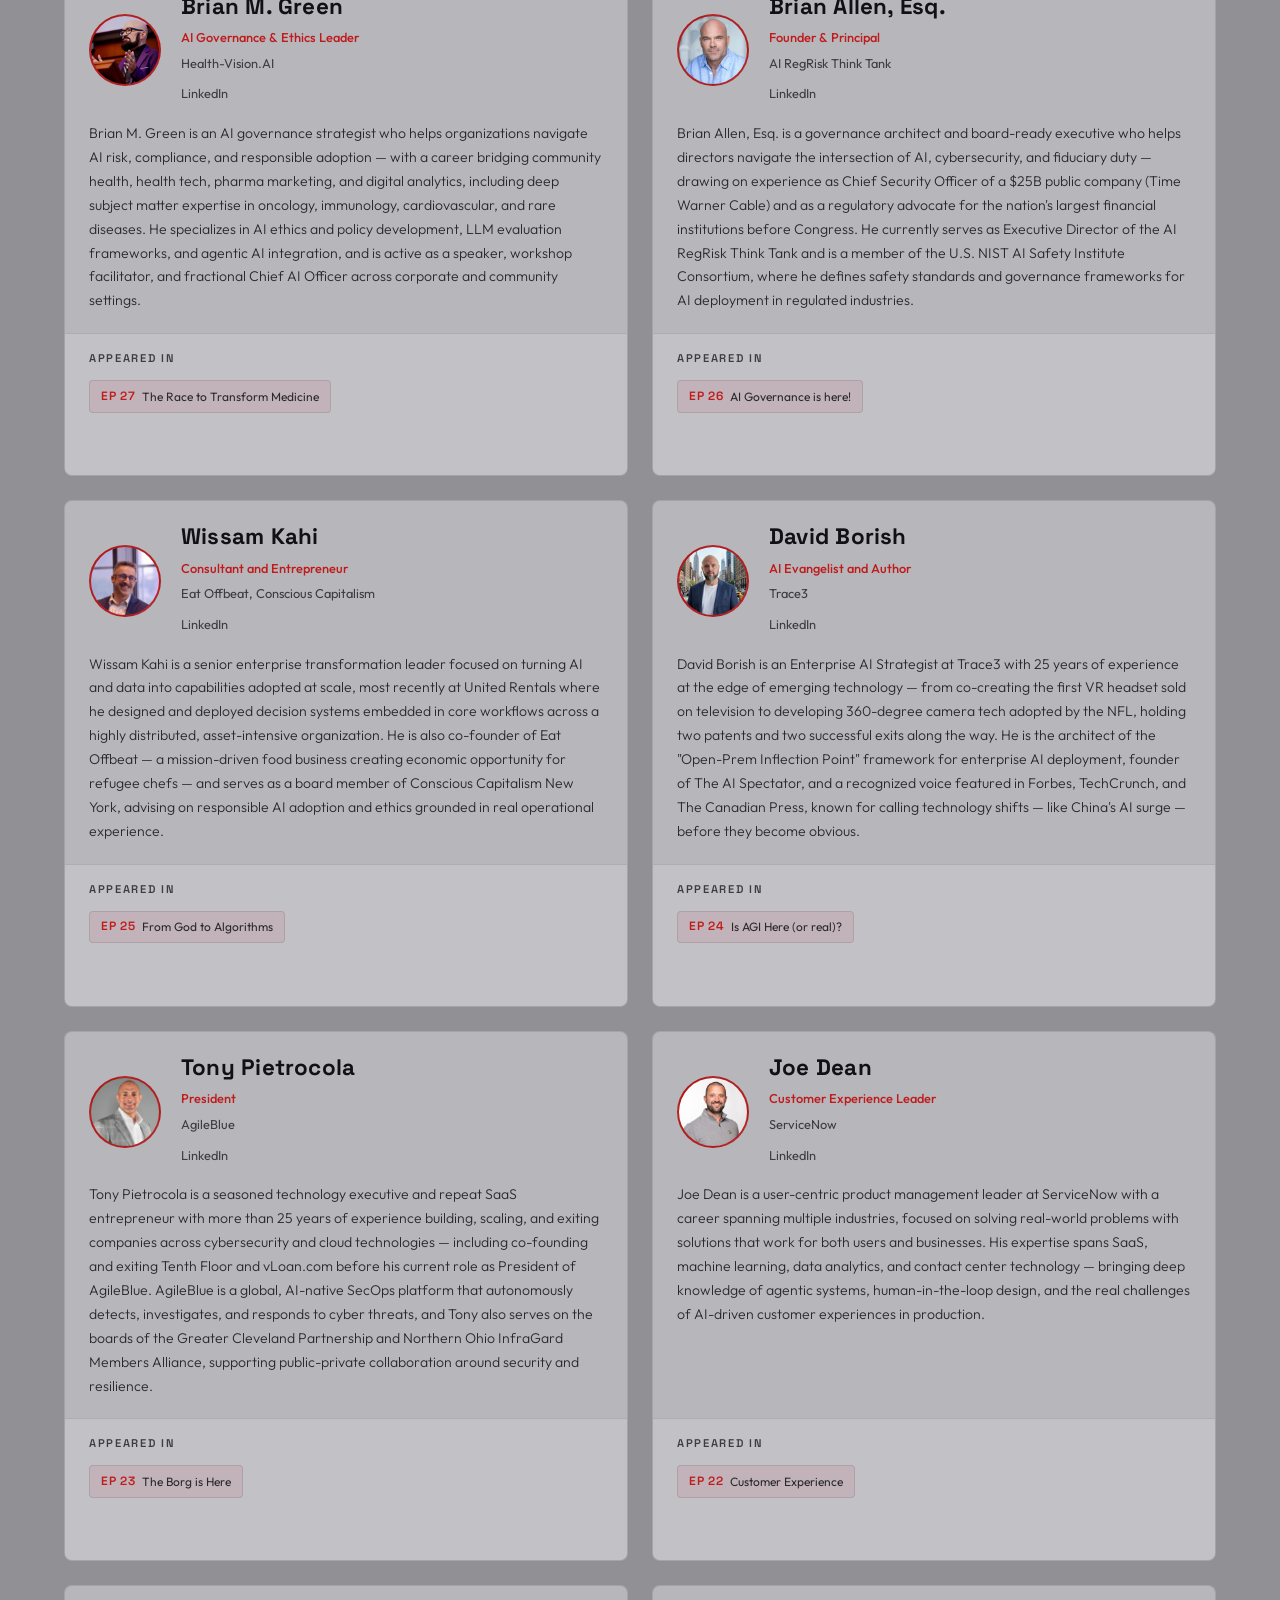
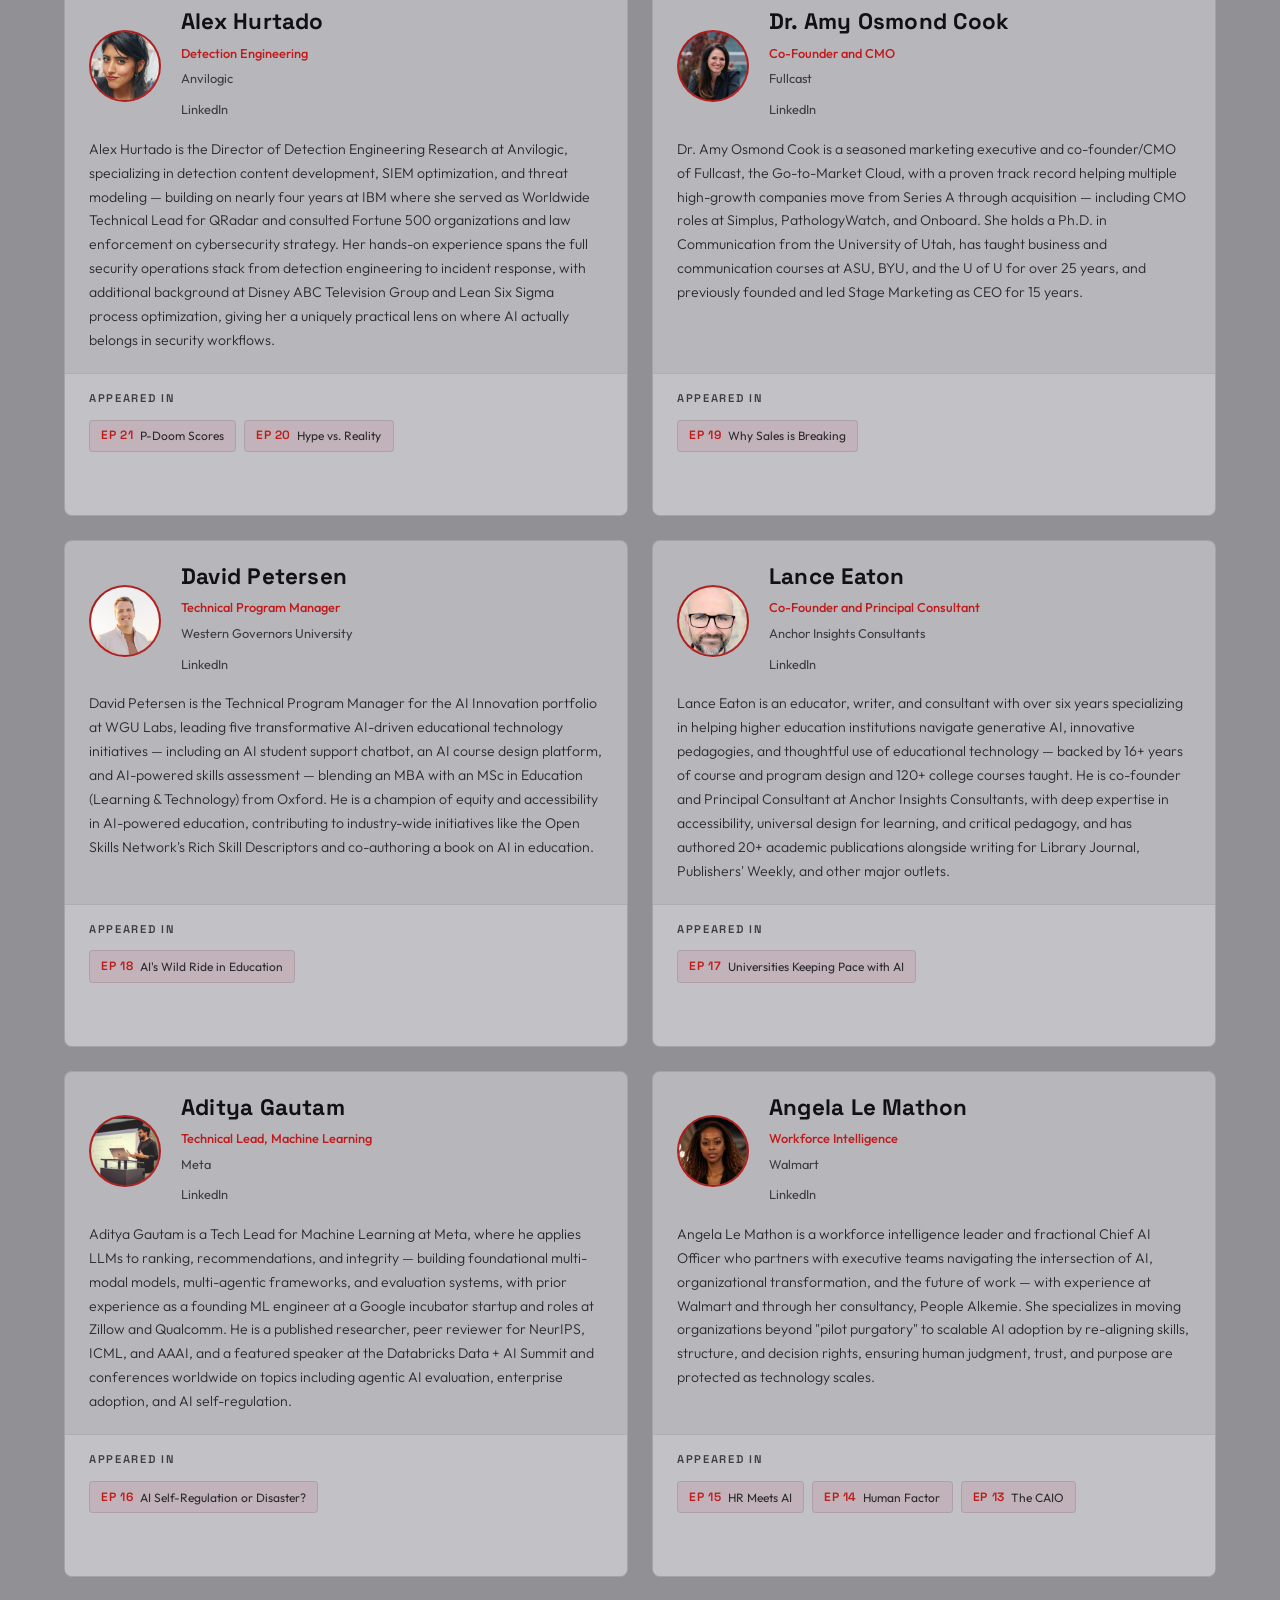
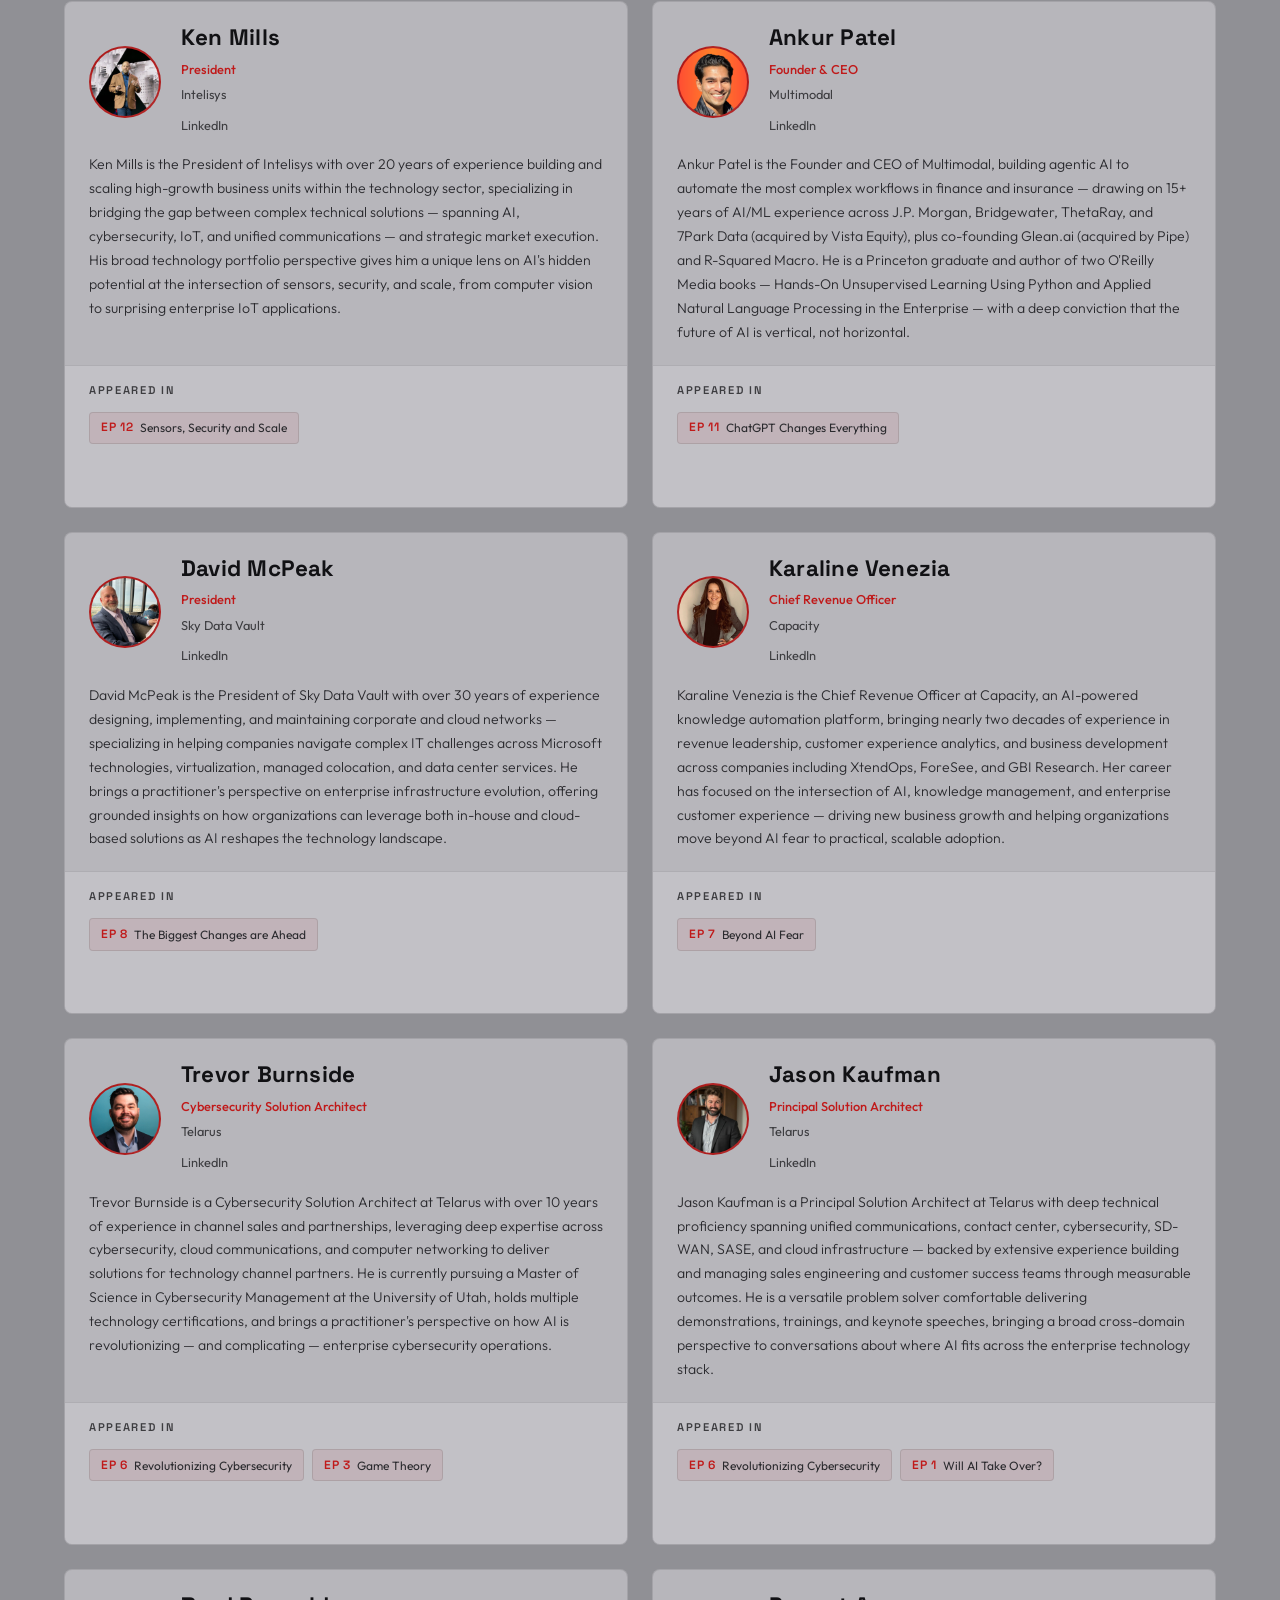
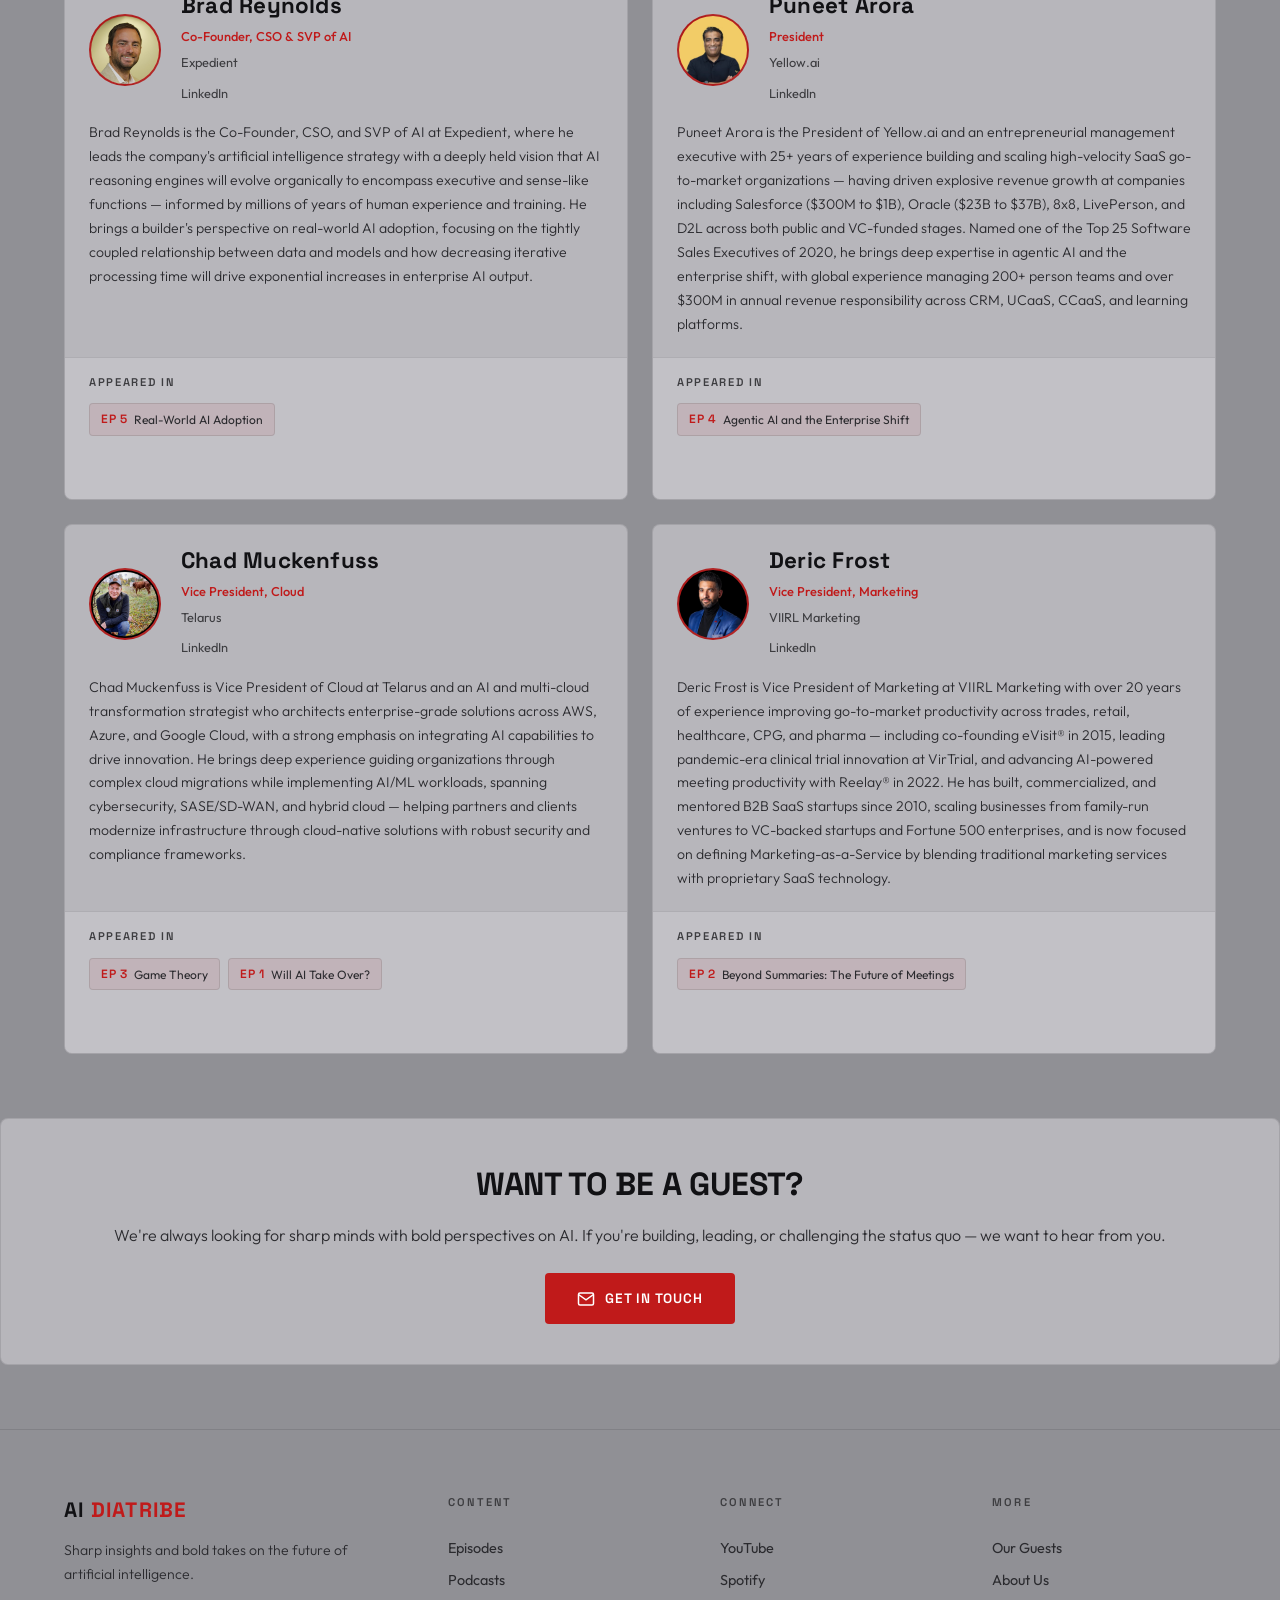
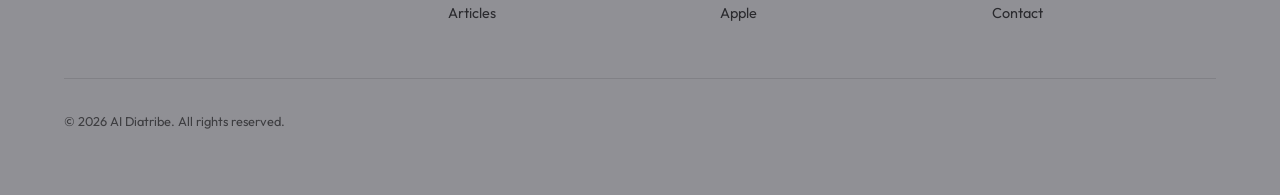
==== commit dd88e066: "Pompey Episode URL" ====
--- a/speakers.html
+++ b/speakers.html
@@ -62,7 +62,7 @@
             <div class="speaker-episodes">
                 <div class="episodes-label">Appeared In</div>
                 <div class="episode-chips">
-                    <a href="https://www.aidiatribe.com" target="_blank" class="episode-chip"><span class="chip-ep">EP 39</span>The AI Podcast about Nothing...</a>
+                    <a href="https://www.youtube.com/watch?v=so5MUQUq0Cg" target="_blank" class="episode-chip"><span class="chip-ep">EP 39</span>Are We Earning the Star Trek Future?</a>
                 </div>
             </div>
         </article>
@@ -764,4 +764,4 @@
         document.querySelectorAll('.speaker-card').forEach(c => observer.observe(c));
     </script>
 </body>
-</html>+</html>
